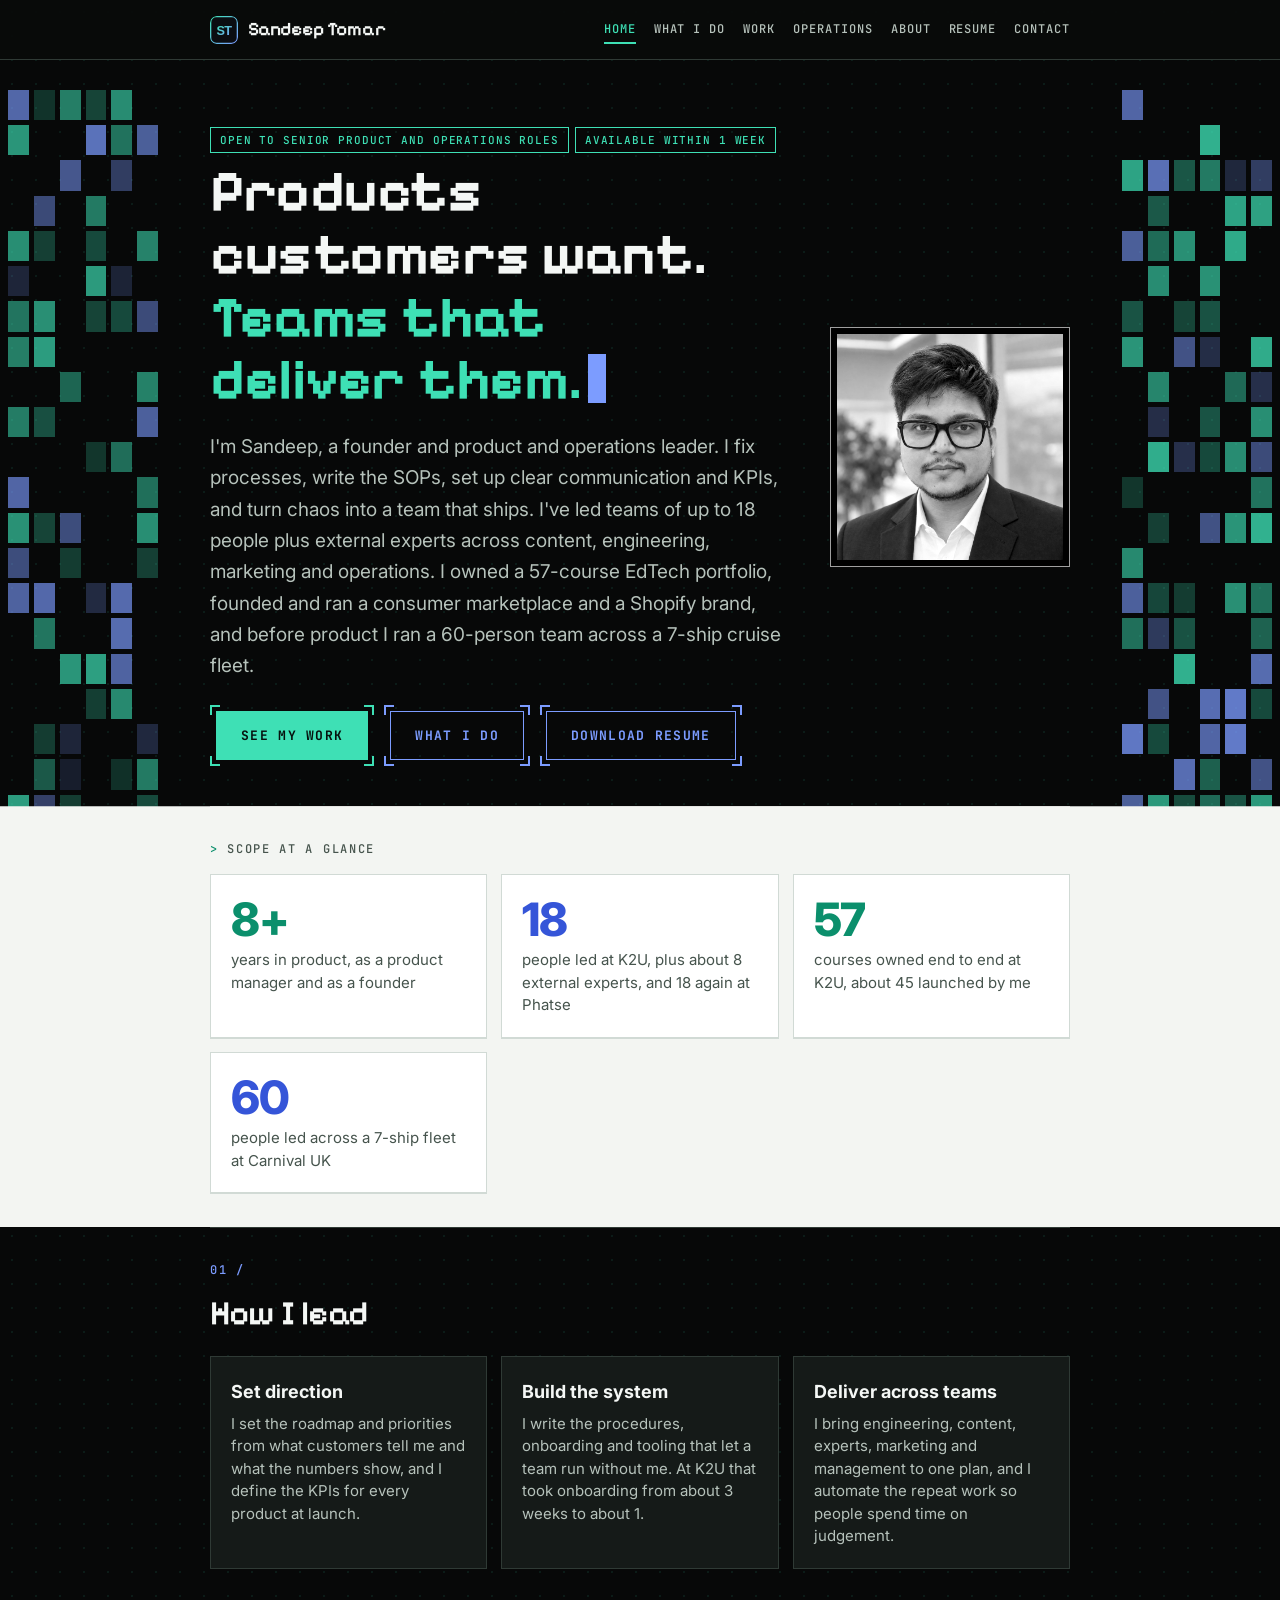
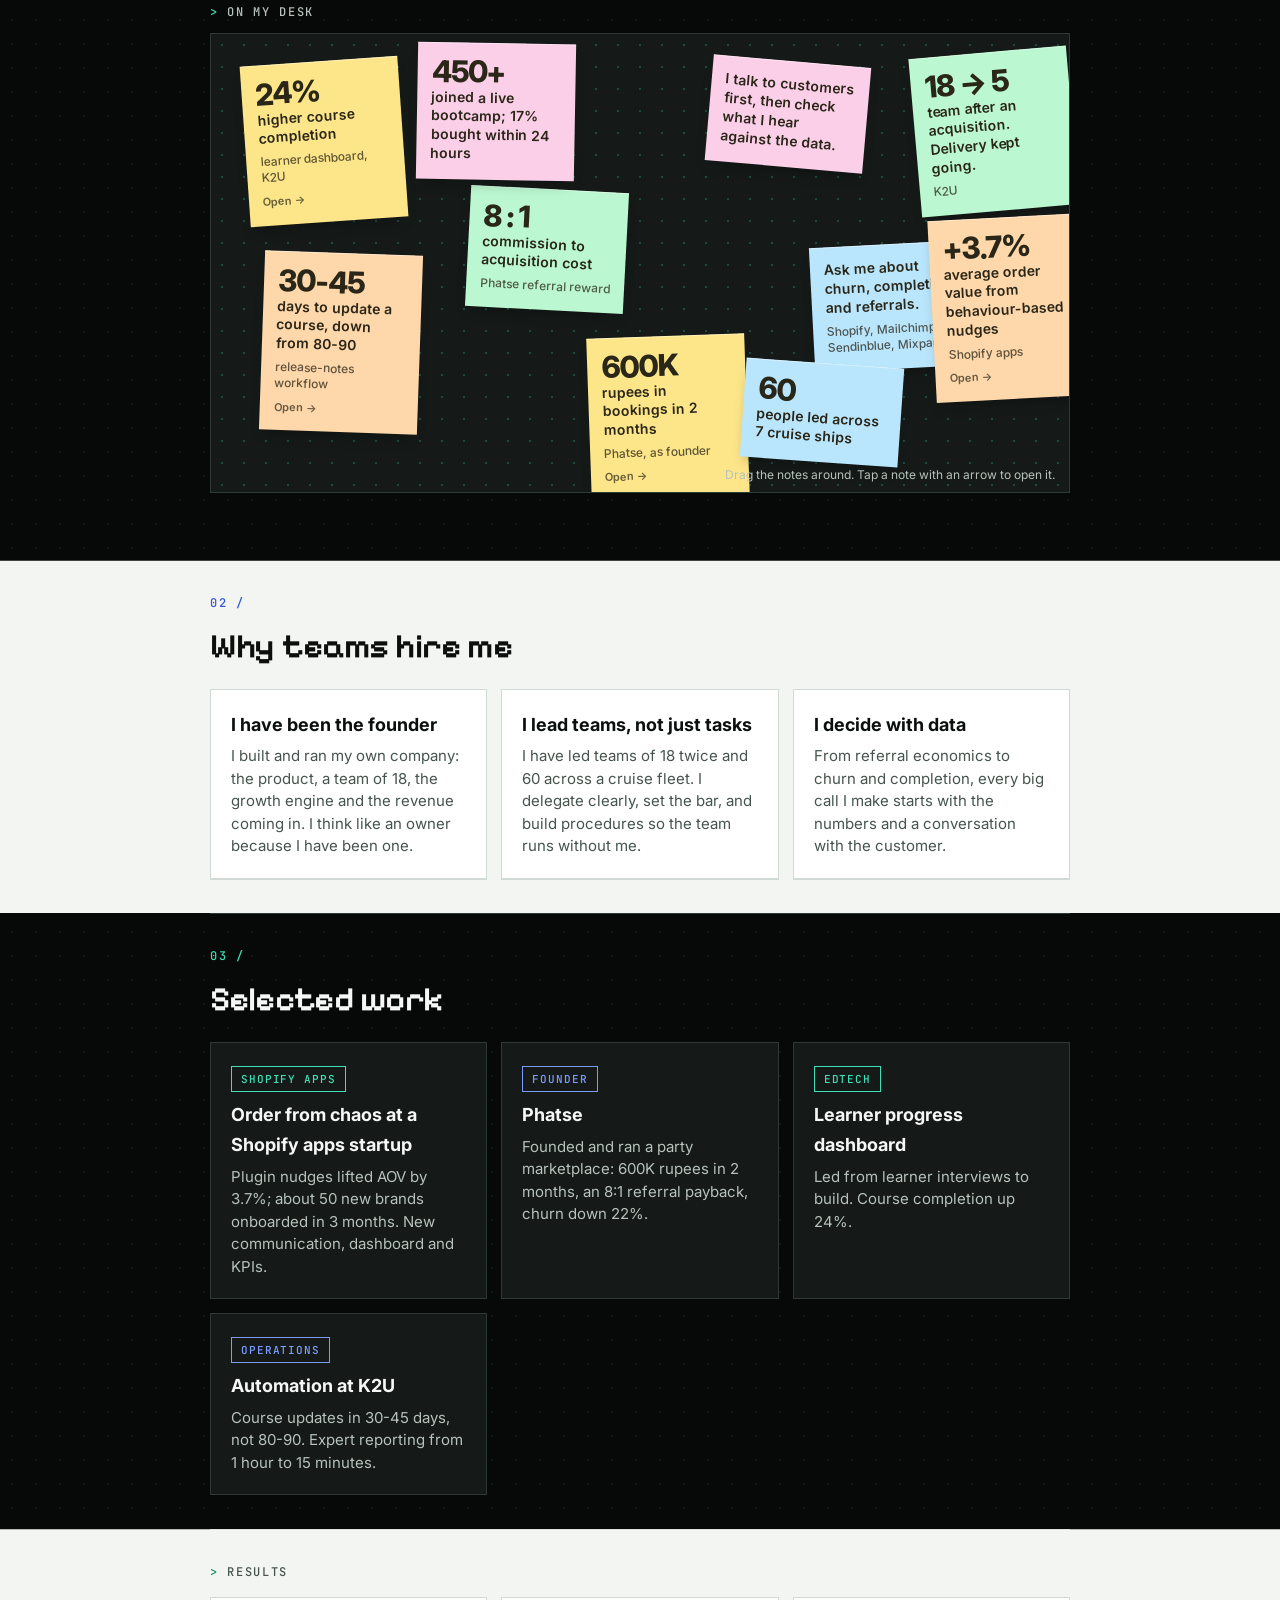
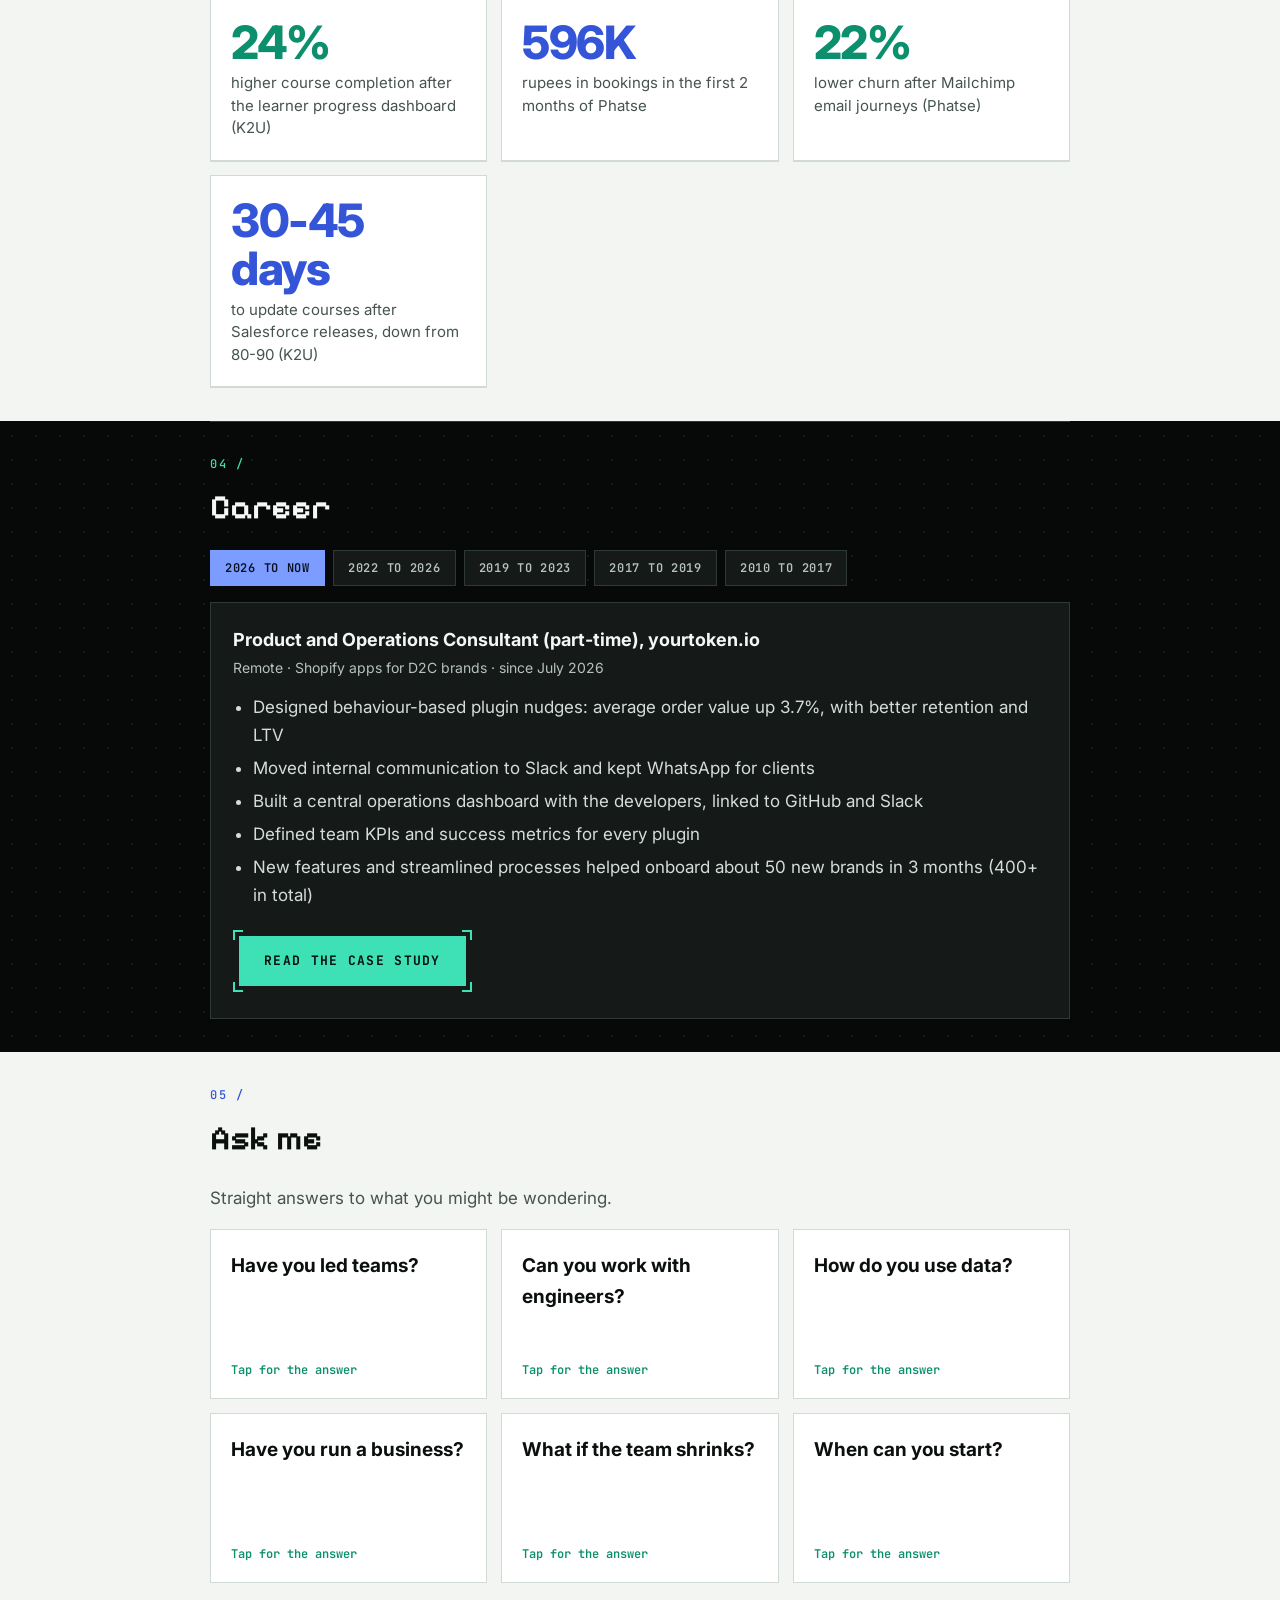
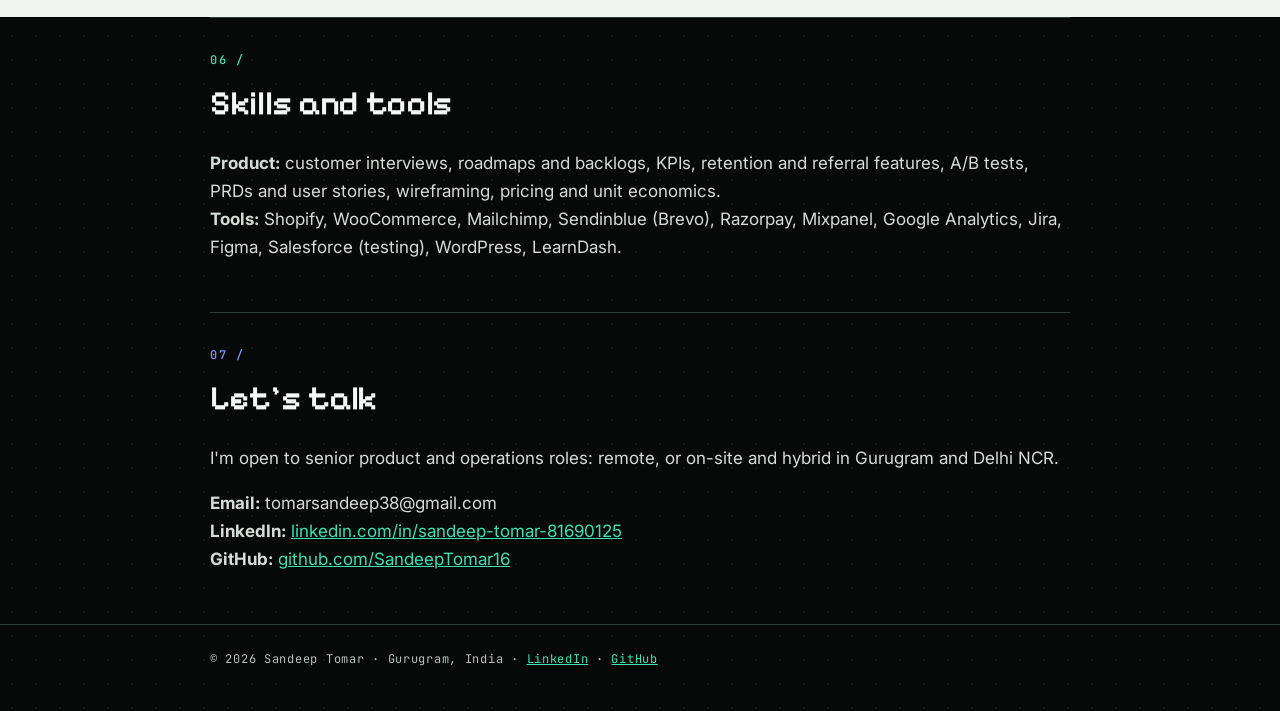
==== index.html @ 1ac29f54 "Theme v2: brighter black, green and blue highlights, white bands, readable bold numbers Co-Authored-" ====
<!doctype html><html lang="en"><head><meta charset="utf-8"><link rel="icon" href="favicon.ico" sizes="any"><link rel="icon" href="favicon.svg" type="image/svg+xml"><link rel="icon" href="favicon-32.png" sizes="32x32" type="image/png"><link rel="apple-touch-icon" href="apple-touch-icon.png"><meta name="theme-color" content="#0b0d12"><meta name="viewport" content="width=device-width,initial-scale=1"><title>Sandeep Tomar | Product and Operations Leader</title><meta name="description" content="Products customers want. Teams that deliver them. Founder and product and operations leader: 8+ years, teams of 18, EdTech, D2C and Shopify. Case studies inside."><meta property="og:type" content="website"><meta property="og:site_name" content="Sandeep Tomar"><meta property="og:title" content="Sandeep Tomar | Product and Operations Leader"><meta property="og:description" content="Products customers want. Teams that deliver them. Founder and product and operations leader: 8+ years, teams of 18, EdTech, D2C and Shopify. Case studies inside."><meta property="og:image" content="https://sandeeptomar16.github.io/og-image.png"><meta property="og:image:width" content="1200"><meta property="og:image:height" content="627"><meta property="og:url" content="https://sandeeptomar16.github.io/"><meta name="twitter:card" content="summary_large_image"><meta name="twitter:image" content="https://sandeeptomar16.github.io/og-image.png"><link rel="preconnect" href="https://fonts.googleapis.com"><link rel="preconnect" href="https://fonts.gstatic.com" crossorigin><link href="https://fonts.googleapis.com/css2?family=Inter:wght@400;500;600;700;800&display=swap" rel="stylesheet"><style>
:root{--bg:#0b0d12;--fg:#eef1f6;--muted:#9aa3b2;--line:#222835;--card:#121620;--accent:#3ee0b5;--accent2:#10261f;--accent3:#7c9cff;--ink:#06120e;color-scheme:dark}
*{box-sizing:border-box}html{scroll-behavior:smooth}
body{margin:0;background:var(--bg);background-image:radial-gradient(900px 500px at 85% -10%,rgba(62,224,181,.10),transparent 60%),radial-gradient(700px 400px at -10% 10%,rgba(124,156,255,.08),transparent 60%);background-repeat:no-repeat;color:var(--fg);font:17px/1.65 'Inter',Arial,sans-serif}
h1,h2,h3,.nav,.tag,.btn,.k{font-family:'Inter',Arial,sans-serif}
a{color:var(--accent)}
.wrap{max-width:900px;margin:0 auto;padding:0 20px}
header{border-bottom:1px solid var(--line);position:sticky;top:0;background:rgba(11,13,18,.72);-webkit-backdrop-filter:blur(12px);backdrop-filter:blur(12px);z-index:5}
.nav{display:flex;justify-content:space-between;align-items:center;padding:14px 20px;gap:12px;flex-wrap:wrap}
.nav b{font-size:17px;letter-spacing:-.2px}.logo{display:flex;align-items:center;gap:10px;color:var(--fg);text-decoration:none}.logo img{border-radius:7px;transition:transform .3s}.logo:hover img{transform:rotate(-8deg) scale(1.08)}.logo:hover b{color:var(--accent)}.logo b{transition:color .2s}
.nav div{display:flex;flex-wrap:wrap;gap:2px 18px}.nav div a{color:var(--muted);text-decoration:none;font-size:14px;font-weight:500}
.nav div a:hover,.nav div a.on{color:var(--accent)}
.hero{padding:64px 0 36px}
.hero h1{font-size:clamp(36px,6.4vw,58px);line-height:1.05;letter-spacing:-2px;font-weight:800;background:linear-gradient(100deg,#ffffff 30%,var(--accent) 75%,var(--accent3));-webkit-background-clip:text;background-clip:text;color:transparent;margin:0 0 16px;text-wrap:balance}
.hero p{font-size:19px;color:var(--muted);max-width:640px}
.tag{display:inline-block;font-size:12px;font-weight:600;color:var(--accent);background:var(--accent2);padding:4px 10px;border-radius:99px;margin:0 6px 8px 0}
.btn{display:inline-block;background:var(--accent);color:var(--ink);padding:12px 22px;border-radius:99px;text-decoration:none;font-weight:600;font-size:15px;margin:6px 10px 6px 0}
.btn.alt{background:transparent;color:var(--accent);border:1.5px solid var(--accent)}
h2{font-size:28px;font-weight:800;letter-spacing:-.8px;margin:0 0 14px;text-wrap:balance}
h3{font-size:18px;margin:0 0 4px}
section{padding:34px 0;border-top:1px solid var(--line)}
.grid{display:grid;grid-template-columns:repeat(auto-fit,minmax(220px,1fr));gap:14px}
.card{background:var(--card);border:1px solid var(--line);border-radius:12px;padding:20px;text-decoration:none;color:inherit;display:block}
a.card:hover{border-color:var(--accent);box-shadow:0 0 0 1px var(--accent),0 12px 30px -14px rgba(62,224,181,.35)}
.card p{margin:6px 0 0;color:var(--muted);font-size:15px;line-height:1.5}
.num{font-family:'Inter',sans-serif;font-size:34px;font-weight:700;letter-spacing:-1px;color:var(--accent);line-height:1}
.k{font-size:12px;text-transform:uppercase;letter-spacing:.8px;color:var(--muted);font-weight:600}
.job{margin:0 0 22px}.job .d{color:var(--muted);font-size:14px;font-family:'Inter',sans-serif}
ul{padding-left:20px}li{margin:5px 0}
.meta{display:grid;grid-template-columns:repeat(auto-fit,minmax(160px,1fr));gap:14px;margin:26px 0 8px;padding:18px;background:var(--card);border:1px solid var(--line);border-radius:12px}
.meta div span{display:block;font-family:'Inter',sans-serif;font-size:15px;font-weight:600}
.toc{display:flex;gap:6px;flex-wrap:wrap;margin:0 0 6px}
.toc a{font-family:'Inter',sans-serif;font-size:13px;font-weight:500;padding:6px 12px;border:1px solid var(--line);border-radius:99px;color:var(--muted);text-decoration:none}
.toc a:hover{color:var(--accent);border-color:var(--accent)}
.next{display:flex;justify-content:space-between;gap:12px;flex-wrap:wrap;margin-top:10px}
footer{border-top:1px solid var(--line);padding:26px 0 44px;color:var(--muted);font:14px 'Inter',sans-serif}
.flow{display:flex;gap:10px;flex-wrap:wrap;align-items:stretch;margin:14px 0}
.flow div{flex:1 1 150px;background:var(--card);border:1px solid var(--line);border-radius:10px;padding:12px 14px;font:14px/1.4 'Inter',sans-serif}
.flow div b{display:block;color:var(--accent);font-size:12px;text-transform:uppercase;letter-spacing:.6px;margin-bottom:4px}

.desk{position:relative;height:460px;border:1px solid var(--line);border-radius:16px;background-color:var(--card);background-image:radial-gradient(#2b3242 1px,transparent 1px);background-size:22px 22px;overflow:hidden;margin:6px 0 34px}
.desk .hint{position:absolute;right:14px;bottom:10px;font:12px 'Inter',sans-serif;color:var(--muted);pointer-events:none}
.note{position:absolute;width:158px;padding:14px 14px 16px;font:600 14px/1.35 'Inter',sans-serif;color:#2a2618;border-radius:3px;box-shadow:0 8px 14px -6px rgba(0,0,0,.35),0 1px 0 rgba(255,255,255,.4) inset;cursor:grab;user-select:none;touch-action:none;transition:box-shadow .15s,transform .15s}
.note:active{cursor:grabbing;box-shadow:0 18px 24px -8px rgba(0,0,0,.45)}
.note small{display:block;font-weight:500;font-size:12px;opacity:.75;margin-top:6px}
.note .big{display:block;font-size:30px;letter-spacing:-1px;line-height:1.05}
.y{background:#fde68a}.g{background:#bbf7d0}.p{background:#fbcfe8}.b{background:#bae6fd}.o{background:#fed7aa}
@media (max-width:560px){.desk{height:auto;display:grid;grid-template-columns:1fr 1fr;gap:12px;padding:14px 14px 40px}.note{position:static!important;width:auto;transform:none!important;touch-action:auto;cursor:pointer;font-size:13px}.note .big{font-size:24px}.desk .hint .dk{display:none}}
.callout{border-left:3px solid var(--accent);padding:8px 18px;background:var(--accent2);border-radius:0 10px 10px 0;margin:18px 0}.callout b{font-family:'Inter',sans-serif}.chips{margin:8px 0 0}h3.s{font-size:17px;margin:20px 0 6px}
.tbl{overflow-x:auto;margin:14px 0}.tbl table{border-collapse:collapse;width:100%;min-width:620px;font:14px/1.45 'Inter',sans-serif}.tbl th{text-align:left;font-size:12px;text-transform:uppercase;letter-spacing:.6px;color:var(--muted);border-bottom:2px solid var(--line);padding:8px 10px}.tbl td{border-bottom:1px solid var(--line);padding:10px;vertical-align:top}.tbl td:first-child{font-weight:600}.tbl td:last-child{color:var(--accent);font-weight:600}
.flip{perspective:1000px;background:none;border:0;padding:0;text-align:left;cursor:pointer;min-height:170px;font:inherit;color:inherit}
.flip .in{position:relative;width:100%;height:100%;min-height:170px;transition:transform .5s;transform-style:preserve-3d}
.flip.on .in{transform:rotateY(180deg)}
.flip .fc,.flip .bc{position:absolute;inset:0;backface-visibility:hidden;-webkit-backface-visibility:hidden;border-radius:12px;padding:20px;border:1px solid var(--line);display:flex;flex-direction:column;justify-content:space-between}
.flip .fc{background:var(--card)}.flip .fc h3{font-size:19px}.flip .fc small{font:600 12px 'Inter',sans-serif;color:var(--accent)}
.flip .bc{background:var(--accent);color:var(--ink);transform:rotateY(180deg);font:15px/1.5 'Inter',sans-serif}
.tl{display:flex;gap:8px;flex-wrap:wrap;margin:6px 0 16px}
.tl button{font:600 14px 'Inter',sans-serif;padding:9px 14px;border-radius:99px;border:1.5px solid var(--line);background:var(--card);color:var(--muted);cursor:pointer}
.tl button[aria-selected=true]{background:var(--accent);border-color:var(--accent);color:var(--ink)}
.tlp{background:var(--card);border:1px solid var(--line);border-radius:12px;padding:22px}
.note[data-href]::after{content:'Open →';display:block;font-size:11px;margin-top:8px;opacity:.7}
@media (prefers-reduced-motion:reduce){.flip .in{transition:none}}
/* motion */
#prog{position:fixed;left:0;top:0;height:3px;width:100%;transform-origin:0 50%;transform:scaleX(0);background:linear-gradient(90deg,var(--accent),var(--accent3));z-index:10;pointer-events:none}
header{transition:box-shadow .3s,background .3s}header.sc{box-shadow:0 10px 30px -18px rgba(0,0,0,.9);background:rgba(11,13,18,.88)}
.nav div a{position:relative;transition:color .2s}.nav div a::after{content:'';position:absolute;left:0;right:0;bottom:-4px;height:2px;border-radius:2px;background:var(--accent);transform:scaleX(0);transform-origin:left;transition:transform .25s}.nav div a:hover::after,.nav div a.on::after{transform:scaleX(1)}
.btn{position:relative;overflow:hidden;transition:transform .2s,box-shadow .25s,background .25s,color .25s}
.btn:hover{transform:translateY(-2px);box-shadow:0 10px 24px -10px rgba(62,224,181,.7)}.btn:active{transform:translateY(0) scale(.97)}
.btn:not(.alt)::after{content:'';position:absolute;top:0;left:-60%;width:40%;height:100%;background:linear-gradient(100deg,transparent,rgba(255,255,255,.55),transparent);transform:skewX(-20deg);animation:shine 4.5s ease-in-out infinite}
.btn.alt:hover{background:var(--accent2)}
@keyframes shine{0%,70%{left:-60%}100%{left:130%}}
.card{position:relative;transition:transform .25s,border-color .25s,box-shadow .25s}
.card::before{content:'';position:absolute;inset:0;border-radius:inherit;pointer-events:none;opacity:0;transition:opacity .3s;background:radial-gradient(320px circle at var(--mx,50%) var(--my,50%),rgba(62,224,181,.13),transparent 60%)}
.card:hover{transform:translateY(-4px);border-color:rgba(62,224,181,.55);box-shadow:0 16px 34px -18px rgba(62,224,181,.45)}.card:hover::before{opacity:1}
.hero h1{background-size:220% 100%;animation:hue 7s ease-in-out infinite alternate}
@keyframes hue{from{background-position:0% 0}to{background-position:100% 0}}
.hp{animation:floaty 6s ease-in-out infinite;transition:transform .3s}
@keyframes floaty{0%,100%{translate:0 0}50%{translate:0 -10px}}
.tag{transition:transform .2s}.tag:hover{transform:translateY(-1px)}
.note:hover{z-index:3;box-shadow:0 18px 26px -10px rgba(0,0,0,.6)}
.tlp{animation:fadeUp .45s ease both}.tl button{transition:background .2s,color .2s,border-color .2s,transform .15s}.tl button:hover{transform:translateY(-1px);border-color:var(--accent);color:var(--fg)}
.flip{transition:transform .2s}.flip:hover{transform:translateY(-3px)}.flip:hover .fc{border-color:rgba(62,224,181,.55)}
.toc a{transition:color .2s,border-color .2s,background .2s}.toc a:hover{background:var(--accent2)}
@keyframes fadeUp{from{opacity:0;translate:0 12px}to{opacity:1;translate:0 0}}
html.js .rv{opacity:0;translate:0 26px;transition:opacity .7s ease,translate .7s cubic-bezier(.2,.7,.2,1);transition-delay:var(--d,0s)}
html.js .rv.in{opacity:1;translate:0 0}
@media (prefers-reduced-motion:reduce){*,*::before,*::after{animation:none!important;transition:none!important}html.js .rv{opacity:1;translate:none}#prog{display:none}}

.heroflex{display:flex;gap:40px;align-items:center;flex-wrap:wrap-reverse}.ht{flex:1 1 440px;min-width:0}.hp{width:240px;height:240px;max-width:100%;border-radius:50%;object-fit:cover;border:5px solid var(--accent);box-shadow:0 0 0 8px rgba(62,224,181,.08),0 20px 40px -12px rgba(62,224,181,.35)}@media (max-width:560px){.hp{width:150px;height:150px}}
</style><link href="https://fonts.googleapis.com/css2?family=JetBrains+Mono:wght@400;500;700&family=Pixelify+Sans:wght@500;600;700&display=swap" rel="stylesheet"><link rel="stylesheet" href="retro.css"><script src="retro.js" defer></script></head><body>
<div id="prog"></div><header><div class="wrap nav"><a class="logo" href="index.html" aria-label="Sandeep Tomar, home"><img src="favicon.svg" alt="" width="28" height="28"><b>Sandeep Tomar</b></a><div><a href="index.html" class=on>Home</a><a href="product.html">What I do</a><a href="projects.html">Work</a><a href="operations.html">Operations</a><a href="about.html">About</a><a href="assets/Sandeep_Tomar_Product_Manager_Resume.pdf">Resume</a><a href="index.html#contact">Contact</a></div></div></header>
<div class="wrap"><div class="hero heroflex"><div class="ht"><span class="tag">Open to senior product and operations roles</span><span class="tag">Available within 1 week</span>
<h1>Products customers want. <span class="hl">Teams that deliver them.</span></h1>
<p>I'm Sandeep, a founder and product and operations leader. I fix processes, write the SOPs, set up clear communication and KPIs, and turn chaos into a team that ships. I've led teams of up to 18 people plus external experts across content, engineering, marketing and operations. I owned a 57-course EdTech portfolio, founded and ran a consumer marketplace and a Shopify brand, and before product I ran a 60-person team across a 7-ship cruise fleet.</p>
<a class="btn" href="projects.html">See my work</a><a class="btn alt" href="product.html">What I do</a><a class="btn alt" href="assets/Sandeep_Tomar_Product_Manager_Resume.pdf">Download resume</a></div><img class="hp" src="sandeep.jpg" alt="Sandeep Tomar" width="240" height="240"></div>
<section class="lt"><div class="k" style="margin-bottom:14px">Scope at a glance</div><div class="grid">
<div class="card"><div class="num">8+</div><p>years in product, as a product manager and as a founder</p></div>
<div class="card"><div class="num">18</div><p>people led at K2U, plus about 8 external experts, and 18 again at Phatse</p></div>
<div class="card"><div class="num">57</div><p>courses owned end to end at K2U, about 45 launched by me</p></div>
<div class="card"><div class="num">60</div><p>people led across a 7-ship fleet at Carnival UK</p></div></div></section>
<section><h2>How I lead</h2><div class="grid">
<div class="card"><h3>Set direction</h3><p>I set the roadmap and priorities from what customers tell me and what the numbers show, and I define the KPIs for every product at launch.</p></div>
<div class="card"><h3>Build the system</h3><p>I write the procedures, onboarding and tooling that let a team run without me. At K2U that took onboarding from about 3 weeks to about 1.</p></div>
<div class="card"><h3>Deliver across teams</h3><p>I bring engineering, content, experts, marketing and management to one plan, and I automate the repeat work so people spend time on judgement.</p></div></div></section>
<section style="border-top:0;padding-top:0"><div class="k" style="margin-bottom:10px">On my desk</div><div class="desk" id="desk">
<div class="note y" style="left:4%;top:6%;transform:rotate(-4deg)" data-href="case-k2u-dashboard.html"><span class="big">24%</span>higher course completion<small>learner dashboard, K2U</small></div>
<div class="note g" style="left:30%;top:34%;transform:rotate(3deg)"><span class="big">8 : 1</span>commission to acquisition cost<small>Phatse referral reward</small></div>
<div class="note p" style="left:58%;top:6%;transform:rotate(5deg)">I talk to customers first, then check what I hear against the data.</div>
<div class="note b" style="left:70%;top:46%;transform:rotate(-3deg)">Ask me about churn, completion and referrals.<small>Shopify, Mailchimp, Sendinblue, Mixpanel</small></div>
<div class="note o" style="left:6%;top:48%;transform:rotate(2deg)" data-href="case-automation.html"><span class="big">30-45</span>days to update a course, down from 80-90<small>release-notes workflow</small></div>
<div class="note y" style="left:44%;top:66%;transform:rotate(-2deg)" data-href="case-phatse.html"><span class="big">600K</span>rupees in bookings in 2 months<small>Phatse, as founder</small></div>
<div class="note g" style="left:82%;top:4%;transform:rotate(-5deg)"><span class="big">18 &rarr; 5</span>team after an acquisition. Delivery kept going.<small>K2U</small></div>
<div class="note p" style="left:24%;top:2%;transform:rotate(1deg)"><span class="big">450+</span>joined a live bootcamp; 17% bought within 24 hours</div>
<div class="note b" style="left:62%;top:72%;transform:rotate(4deg)"><span class="big">60</span>people led across 7 cruise ships</div>
<div class="note o" style="left:84%;top:40%;transform:rotate(-3deg)" data-href="case-yourtoken.html"><span class="big">+3.7%</span>average order value from behaviour-based nudges<small>Shopify apps</small></div>
<div class="hint"><span class="dk">Drag the notes around. </span>Tap a note with an arrow to open it.</div></div></section>
<script>
(function(){var desk=document.getElementById('desk');if(!desk)return;var z=10;
[].forEach.call(desk.querySelectorAll('.note'),function(n){var sx,sy,ox,oy,drag=false;
var moved=0;n.addEventListener('pointerdown',function(e){drag=true;moved=0;n.setPointerCapture(e.pointerId);z++;n.style.zIndex=z;sx=e.clientX;sy=e.clientY;ox=n.offsetLeft;oy=n.offsetTop;n.style.transform+=' scale(1.04)';});
n.addEventListener('pointermove',function(e){if(!drag)return;moved=Math.max(moved,Math.abs(e.clientX-sx)+Math.abs(e.clientY-sy));var x=ox+e.clientX-sx,y=oy+e.clientY-sy;x=Math.max(0,Math.min(desk.clientWidth-n.offsetWidth,x));y=Math.max(0,Math.min(desk.clientHeight-n.offsetHeight,y));n.style.left=x+'px';n.style.top=y+'px';});
function end(){if(!drag)return;drag=false;if(moved<6&&n.dataset.href){location.href=n.dataset.href;}n.style.transform=n.style.transform.replace(' scale(1.04)','');}
n.addEventListener('pointerup',end);n.addEventListener('pointercancel',end);});})();
</script>
<section class="lt"><h2>Why teams hire me</h2><div class="grid">
<div class="card"><h3>I have been the founder</h3><p>I built and ran my own company: the product, a team of 18, the growth engine and the revenue coming in. I think like an owner because I have been one.</p></div>
<div class="card"><h3>I lead teams, not just tasks</h3><p>I have led teams of 18 twice and 60 across a cruise fleet. I delegate clearly, set the bar, and build procedures so the team runs without me.</p></div>
<div class="card"><h3>I decide with data</h3><p>From referral economics to churn and completion, every big call I make starts with the numbers and a conversation with the customer.</p></div></div></section>
<section><h2>Selected work</h2><div class="grid">
<a class="card" href="case-yourtoken.html"><span class="tag">Shopify apps</span><h3>Order from chaos at a Shopify apps startup</h3><p>Plugin nudges lifted AOV by 3.7%; about 50 new brands onboarded in 3 months. New communication, dashboard and KPIs.</p></a>
<a class="card" href="case-phatse.html"><span class="tag">Founder</span><h3>Phatse</h3><p>Founded and ran a party marketplace: 600K rupees in 2 months, an 8:1 referral payback, churn down 22%.</p></a>
<a class="card" href="case-k2u-dashboard.html"><span class="tag">EdTech</span><h3>Learner progress dashboard</h3><p>Led from learner interviews to build. Course completion up 24%.</p></a>
<a class="card" href="case-automation.html"><span class="tag">Operations</span><h3>Automation at K2U</h3><p>Course updates in 30-45 days, not 80-90. Expert reporting from 1 hour to 15 minutes.</p></a></div></section>
<section class="lt"><div class="k" style="margin-bottom:14px">Results</div><div class="grid">
<div class="card"><div class="num">24%</div><p>higher course completion after the learner progress dashboard (K2U)</p></div>
<div class="card"><div class="num">600K</div><p>rupees in bookings in the first 2 months of Phatse</p></div>
<div class="card"><div class="num">22%</div><p>lower churn after Mailchimp email journeys (Phatse)</p></div>
<div class="card"><div class="num">30-45 days</div><p>to update courses after Salesforce releases, down from 80-90 (K2U)</p></div></div></section>
<section><h2>Career</h2><div class="tl" role="tablist"><button role="tab" aria-selected="true" aria-controls="tl-yt">2026 to now</button><button role="tab" aria-selected="false" aria-controls="tl-k2u">2022 to 2026</button><button role="tab" aria-selected="false" aria-controls="tl-phatse">2019 to 2023</button><button role="tab" aria-selected="false" aria-controls="tl-sf">2017 to 2019</button><button role="tab" aria-selected="false" aria-controls="tl-cuk">2010 to 2017</button></div><div class="tlp" id="tl-yt" role="tabpanel"><h3>Product and Operations Consultant (part-time), yourtoken.io</h3><div class="d" style="color:var(--muted);font:14px Inter,sans-serif;margin-bottom:8px">Remote &middot; Shopify apps for D2C brands &middot; since July 2026</div><ul><li>Designed behaviour-based plugin nudges: average order value up 3.7%, with better retention and LTV</li><li>Moved internal communication to Slack and kept WhatsApp for clients</li><li>Built a central operations dashboard with the developers, linked to GitHub and Slack</li><li>Defined team KPIs and success metrics for every plugin</li><li>New features and streamlined processes helped onboard about 50 new brands in 3 months (400+ in total)</li></ul><a class=btn alt href=case-yourtoken.html>Read the case study</a></div><div class="tlp" id="tl-k2u" role="tabpanel" hidden><h3>Product Manager, K2 Partnering Solutions (K2U)</h3><div class="d" style="color:var(--muted);font:14px Inter,sans-serif;margin-bottom:8px">Remote &middot; US and UK learners and B2B clients</div><ul><li>Led the learning products business: a 57-course portfolio, about 45 launches</li><li>Team of 18 (15 content, 3 project managers) plus about 8 external experts</li><li>Learner dashboard: course completion up 24%</li><li>Release-notes workflow: updates in 30-45 days, not 80-90</li><li>Revenue-sharing tool: expert reporting from 1 hour to 15 minutes</li></ul><a class=btn alt href=case-k2u-dashboard.html>Read the case study</a></div><div class="tlp" id="tl-phatse" role="tabpanel" hidden><h3>Founder and CEO, Phatse (Celebratious)</h3><div class="d" style="color:var(--muted);font:14px Inter,sans-serif;margin-bottom:8px">Gurgaon</div><ul><li>Founded and ran an online party marketplace, and the Shopify brand Boxyt</li><li>Team of 18: 8 engineers, 5 sales and marketing, 5 interns</li><li>600K rupees in bookings in the first 2 months; 8:1 referral payback; churn down 22%</li><li>Top 25 startups, BITS Pilani Entrepreneurship Conclave 2021</li></ul><a class=btn alt href=case-phatse.html>Read the case study</a></div><div class="tlp" id="tl-sf" role="tabpanel" hidden><h3>Product Manager, SearchFinn Inc.</h3><div class="d" style="color:var(--muted);font:14px Inter,sans-serif;margin-bottom:8px">Makati, Philippines</div><ul><li>Worked with engineers on a React rebuild that cut load time by 40%</li><li>Wireframes and prototypes with design and engineering</li></ul></div><div class="tlp" id="tl-cuk" role="tabpanel" hidden><h3>F&amp;B Supervisor, Carnival UK (P&amp;O Cruises)</h3><div class="d" style="color:var(--muted);font:14px Inter,sans-serif;margin-bottom:8px">Southampton, UK</div><ul><li>Led a 60-person dining team across a 7-ship fleet</li><li>Managed Marco Pierre White&rsquo;s onboard restaurant; NPS above 80 on 85%+ of cruises</li><li>Ran event logistics and trained new joiners</li></ul></div></section><section class="lt"><h2>Ask me</h2><p style="color:var(--muted)">Straight answers to what you might be wondering.</p><div class="grid"><button class="flip" aria-pressed="false"><div class="in"><div class="fc"><h3>Have you led teams?</h3><small>Tap for the answer</small></div><div class="bc">Yes. 18 people at K2U plus about 8 experts, 18 at Phatse, and 60 across 7 ships at Carnival UK.</div></div></button><button class="flip" aria-pressed="false"><div class="in"><div class="fc"><h3>Can you work with engineers?</h3><small>Tap for the answer</small></div><div class="bc">I write the requirements and wireframes, settle the trade-offs and sign off the build. Engineering built my dashboard, the release-notes workflow and the revenue-sharing tool.</div></div></button><button class="flip" aria-pressed="false"><div class="in"><div class="fc"><h3>How do you use data?</h3><small>Tap for the answer</small></div><div class="bc">KPIs set at launch, Mixpanel funnels, A/B tests and unit economics. My referral reward paid back about 8 to 1.</div></div></button><button class="flip" aria-pressed="false"><div class="in"><div class="fc"><h3>Have you run a business?</h3><small>Tap for the answer</small></div><div class="bc">I founded Phatse and ran it for 3 years: 600K rupees in bookings in the first 2 months, and a Top 25 startup at BITS Pilani 2021.</div></div></button><button class="flip" aria-pressed="false"><div class="in"><div class="fc"><h3>What if the team shrinks?</h3><small>Tap for the answer</small></div><div class="bc">After an acquisition my team went from 18 to 5. I automated the repeat work and kept delivery going.</div></div></button><button class="flip" aria-pressed="false"><div class="in"><div class="fc"><h3>When can you start?</h3><small>Tap for the answer</small></div><div class="bc">Within 1 week. Remote, or on-site and hybrid in Gurugram and Delhi NCR.</div></div></button></div></section>
<section><h2>Skills and tools</h2><p><b>Product:</b> customer interviews, roadmaps and backlogs, KPIs, retention and referral features, A/B tests, PRDs and user stories, wireframing, pricing and unit economics.<br><b>Tools:</b> Shopify, WooCommerce, Mailchimp, Sendinblue (Brevo), Razorpay, Mixpanel, Google Analytics, Jira, Figma, Salesforce (testing), WordPress, LearnDash.</p></section>
<section id="contact"><h2>Let's talk</h2><p>I'm open to senior product and operations roles: remote, or on-site and hybrid in Gurugram and Delhi NCR.</p>
<p><b>Email:</b> tomarsandeep38@gmail.com<br><b>LinkedIn:</b> <a href="https://www.linkedin.com/in/sandeep-tomar-81690125">linkedin.com/in/sandeep-tomar-81690125</a><br><b>GitHub:</b> <a href="https://github.com/SandeepTomar16">github.com/SandeepTomar16</a></p></section></div>
<script>
(function(){var rm=window.matchMedia&&matchMedia('(prefers-reduced-motion: reduce)').matches;
var nums=[].slice.call(document.querySelectorAll('.num'));
function run(el){var m=el.textContent.match(/^(\D*)(\d+)(.*)$/);if(!m||rm)return;var end=+m[2],t0=null,d=900;
 function f(t){if(!t0)t0=t;var p=Math.min(1,(t-t0)/d);el.textContent=m[1]+Math.round(end*(1-Math.pow(1-p,3)))+m[3];if(p<1)requestAnimationFrame(f);}requestAnimationFrame(f);}
if('IntersectionObserver' in window){var io=new IntersectionObserver(function(es){es.forEach(function(e){if(e.isIntersecting){run(e.target);io.unobserve(e.target);}})},{threshold:.6});nums.forEach(function(n){io.observe(n)});}
[].forEach.call(document.querySelectorAll('.flip'),function(b){b.addEventListener('click',function(){b.classList.toggle('on');b.setAttribute('aria-pressed',b.classList.contains('on'))})});
[].forEach.call(document.querySelectorAll('.tl'),function(t){var bs=[].slice.call(t.querySelectorAll('button'));bs.forEach(function(b){b.addEventListener('click',function(){bs.forEach(function(x){var on=x===b;x.setAttribute('aria-selected',on);document.getElementById(x.getAttribute('aria-controls')).hidden=!on;})})})});
})();
document.documentElement.classList.add('js');
(function(){var rm=window.matchMedia&&matchMedia('(prefers-reduced-motion: reduce)').matches;
var hd=document.querySelector('header'),pg=document.getElementById('prog');
function sc(){var h=document.documentElement,m=h.scrollHeight-h.clientHeight;if(pg)pg.style.transform='scaleX('+(m>0?h.scrollTop/m:0)+')';if(hd)hd.classList.toggle('sc',h.scrollTop>10);}
addEventListener('scroll',sc,{passive:true});sc();
[].forEach.call(document.querySelectorAll('.card'),function(c){c.addEventListener('pointermove',function(e){var r=c.getBoundingClientRect();c.style.setProperty('--mx',(e.clientX-r.left)+'px');c.style.setProperty('--my',(e.clientY-r.top)+'px');});});
if(rm||!('IntersectionObserver' in window))return;
var els=[].slice.call(document.querySelectorAll('section > h2, section > .k, section > p, .grid, .meta, .toc, .desk, .tl, .flow, .callout, .tbl, .next, .job, section > ul'));
els.forEach(function(el){if(el.closest('.grid')&&!el.classList.contains('grid'))return;el.classList.add('rv');});
[].forEach.call(document.querySelectorAll('.grid'),function(g){[].forEach.call(g.children,function(c,i){c.classList.add('rv');c.style.setProperty('--d',(i*0.08)+'s');});g.classList.remove('rv');});
var io=new IntersectionObserver(function(es){es.forEach(function(e){if(e.isIntersecting){e.target.classList.add('in');io.unobserve(e.target);}})},{threshold:.12,rootMargin:'0px 0px -40px 0px'});
[].forEach.call(document.querySelectorAll('.rv'),function(el){io.observe(el)});
})();
</script>
<footer><div class="wrap">&copy; 2026 Sandeep Tomar &middot; Gurugram, India &middot; <a href="https://www.linkedin.com/in/sandeep-tomar-81690125">LinkedIn</a> &middot; <a href="https://github.com/SandeepTomar16">GitHub</a></div></footer></body></html>
---- retro.css ----
/* Retro computer theme: pixel headlines, mono labels, corner-bracket buttons, colour-flood hovers.
   Loaded after each page's own styles, so it overrides them. Accent stays mint green. */
:root{--mono:'JetBrains Mono','IBM Plex Mono',ui-monospace,Menlo,Consolas,monospace;--pix:'Pixelify Sans','Courier New',ui-monospace,monospace;--bg:#070808;--card:#151a18;--line:#2f3a35;--muted:#b6c2bb;--fg:#f4f7f5;--accent2:#12382c;--accent3:#7c9cff}
::selection{background:var(--accent);color:var(--ink)}
body{background-color:var(--bg);background-image:radial-gradient(rgba(62,224,181,.09) 1px,transparent 1px);background-size:24px 24px;background-repeat:repeat}
header{background:rgba(9,12,11,.8)}header.sc{background:rgba(9,12,11,.92)}
/* type */
h1,h2,.num,.nav b{font-family:var(--pix);font-weight:600}
h1,.hero h1{letter-spacing:-.5px}
.hero h1{background:none;-webkit-background-clip:border-box;background-clip:border-box;color:var(--fg);-webkit-text-fill-color:currentColor;animation:none;line-height:1.08}
.hero h1::after{content:'';display:inline-block;width:.5ch;height:.85em;margin-left:.12em;background:var(--accent);vertical-align:-.08em;animation:blink 1.1s steps(1) infinite}
@keyframes blink{50%{opacity:0}}
h2{font-size:clamp(26px,4.4vw,34px);letter-spacing:-.3px}
h3{font-family:'Inter',Arial,sans-serif;font-weight:700}
.num{font-size:40px;letter-spacing:0}
.nav div a,.tag,.k,.toc a,.tl button,.btn,.flow div b,.tbl th,footer,.hint,.flip .fc small,.job .d{font-family:var(--mono)}
.nav div a{font-size:12px;text-transform:uppercase;letter-spacing:.08em;font-weight:500}
.nav b{font-size:19px}
.k{letter-spacing:.14em;font-weight:500}
.k::before{content:'> ';color:var(--accent)}
/* section numbers */
body{counter-reset:sec}
section>h2::before{counter-increment:sec;content:counter(sec,decimal-leading-zero) ' /';display:block;font:500 12px var(--mono);letter-spacing:.14em;color:var(--accent);margin-bottom:8px}
/* squares everywhere */
.card,.meta,.flow div,.tlp,.desk,.callout,.flip .fc,.flip .bc,.toc a,.tl button,.tag,.note{border-radius:0}
.callout{border-radius:0}
.tag{font-size:11px;text-transform:uppercase;letter-spacing:.08em;font-weight:500;background:transparent;border:1px solid var(--accent);padding:3px 9px}
.toc a,.tl button{font-size:12px;text-transform:uppercase;letter-spacing:.06em}
.tl button[aria-selected=true]{background:var(--accent);color:var(--ink)}
/* buttons with corner brackets */
.btn{border-radius:0;overflow:visible;font-size:13px;text-transform:uppercase;letter-spacing:.1em;font-weight:700;padding:13px 24px;margin:10px 16px 10px 6px;border:1px solid var(--accent);--c:var(--accent)}
.btn:not(.alt)::after{content:none;animation:none}
.btn::before{content:'';position:absolute;inset:-7px;pointer-events:none;transition:inset .2s;
background:linear-gradient(var(--c),var(--c)) top left/10px 2px no-repeat,linear-gradient(var(--c),var(--c)) top left/2px 10px no-repeat,
linear-gradient(var(--c),var(--c)) top right/10px 2px no-repeat,linear-gradient(var(--c),var(--c)) top right/2px 10px no-repeat,
linear-gradient(var(--c),var(--c)) bottom left/10px 2px no-repeat,linear-gradient(var(--c),var(--c)) bottom left/2px 10px no-repeat,
linear-gradient(var(--c),var(--c)) bottom right/10px 2px no-repeat,linear-gradient(var(--c),var(--c)) bottom right/2px 10px no-repeat}
.btn:hover{transform:none;box-shadow:none;background:transparent;color:var(--accent)}
.btn:hover::before{inset:-3px}
.btn.alt{border:1px solid var(--accent)}
.btn.alt:hover{background:var(--accent);color:var(--ink)}
/* cards flood with colour on hover */
.card{background:var(--card);border:1px solid var(--line);transition:background .25s,color .25s,border-color .25s,transform .25s}
.card::before{display:none}
.card:hover,a.card:hover{transform:translateY(-3px);background:var(--accent);border-color:var(--accent);box-shadow:6px 6px 0 -1px rgba(62,224,181,.25),6px 6px 0 0 var(--accent)}
.card:hover,.card:hover *{color:var(--ink)!important}
.card:hover .tag{border-color:var(--ink);background:transparent}
.card p{color:var(--muted)}
.flip:hover .fc{border-color:var(--accent)}
.flip .bc{background:var(--accent)}
.toc a:hover,.tl button:hover{background:var(--accent);color:var(--ink);border-color:var(--accent)}
.nav div a::after{height:2px;border-radius:0}
.logo:hover img{transform:none}
.desk{background-color:var(--card);background-image:radial-gradient(rgba(62,224,181,.25) 1px,transparent 1px)}
.meta{background:var(--card)}
.callout{background:var(--accent2)}
.tbl td:last-child{color:var(--accent)}
#prog{background:var(--accent)}
footer{font-size:12px;letter-spacing:.06em}
/* portrait: grayscale until hovered */
.hp{border-radius:0;border:1px solid var(--accent);padding:6px;background:var(--bg);box-shadow:none;animation:none;filter:grayscale(1) contrast(1.08);transition:filter .35s;object-fit:cover}
.hp:hover{filter:none}
/* pixel columns */
.px{position:fixed;top:90px;bottom:40px;width:150px;z-index:-1;display:none;grid-template-columns:repeat(6,1fr);grid-auto-rows:1fr;gap:5px;pointer-events:none}
.px.l{left:max(8px,calc(50% - 450px - 190px))}.px.r{right:max(8px,calc(50% - 450px - 190px))}
.px i{background:var(--accent);opacity:0;transition:opacity .9s}
@media (min-width:1240px){.px{display:grid}}
@media (max-width:560px){.btn{margin-right:12px}}
@media (prefers-reduced-motion:reduce){.hero h1::after{animation:none}.px i{transition:none}}

/* v2: brighter, blue highlights, white bands, readable numbers */
.num{font-family:'Inter',Arial,sans-serif;font-weight:800;font-size:46px;letter-spacing:-1.5px;line-height:1.05;color:var(--accent)}
.card:nth-child(even) .num,.card:nth-child(even) .k{color:var(--accent3)}
.card:nth-child(even):hover,a.card:nth-child(even):hover{background:var(--accent3);border-color:var(--accent3);box-shadow:6px 6px 0 0 var(--accent3)}
.card:nth-child(even) .tag{border-color:var(--accent3);color:var(--accent3)}
.note .big{font-family:'Inter',Arial,sans-serif;font-weight:800}
.hl{color:var(--accent);transition:color .3s}.hero h1:hover .hl{color:var(--accent3)}
.hero h1::after{background:var(--accent3)}
.k::before,.nav div a.on{color:var(--accent)}
.nav div a:nth-child(even)::after{background:var(--accent3)}
.nav div a:nth-child(even):hover{color:var(--accent3)}
.btn.alt{--c:var(--accent3);border-color:var(--accent3);color:var(--accent3)}
.btn.alt:hover{background:var(--accent3);color:var(--ink)}
#prog{background:linear-gradient(90deg,var(--accent),var(--accent3))}
section:nth-of-type(even)>h2::before{color:var(--accent3)}
.tag{color:var(--accent)}
.tl button[aria-selected=true]{background:var(--accent3);border-color:var(--accent3);color:#07101f}
a{color:var(--accent)}
.flip .bc{background:var(--accent3);color:#07101f}.flip:nth-child(odd) .bc{background:var(--accent);color:var(--ink)}
.hp{border-color:var(--accent3)}
p,li{color:#d5ddd8}.card p,.hero p,.k{color:var(--muted)}
/* white bands (full-bleed) */
section.lt{--fg:#0b100e;--muted:#46544d;--card:#ffffff;--line:#d1dad5;--accent:#0b8f6c;--accent2:#e1f4ed;--accent3:#3555d8;--ink:#ffffff;background:#f3f5f2;color:var(--fg);border-top:0;box-shadow:0 0 0 100vmax #f3f5f2;clip-path:inset(0 -100vmax)}
section.lt p,section.lt li{color:#33413a}
section.lt .card p,section.lt .k{color:var(--muted)}
section.lt .card{box-shadow:0 1px 0 var(--line)}
section.lt .card:hover,section.lt a.card:hover{background:var(--accent);border-color:var(--accent);box-shadow:6px 6px 0 0 rgba(11,143,108,.3)}
section.lt .card:nth-child(even):hover,section.lt a.card:nth-child(even):hover{background:var(--accent3);border-color:var(--accent3);box-shadow:6px 6px 0 0 rgba(53,85,216,.3)}
section.lt .tl button{background:#fff;color:var(--muted)}section.lt .tl button[aria-selected=true]{background:var(--accent3);color:#fff}
section.lt .tlp{background:#fff}
section.lt .flip .fc{background:#fff}section.lt .flip .bc{color:#fff}
section.lt .btn{color:#fff;background:var(--accent)}section.lt .btn:hover{background:transparent;color:var(--accent)}
section.lt .btn.alt{background:transparent;color:var(--accent3)}section.lt .btn.alt:hover{background:var(--accent3);color:#fff}
section.lt .tbl td,section.lt .tbl th{border-color:var(--line)}
section.lt .callout{background:var(--accent2)}
section.lt a:not(.card):not(.btn){color:var(--accent)}
section.lt .desk{background-color:#fff}
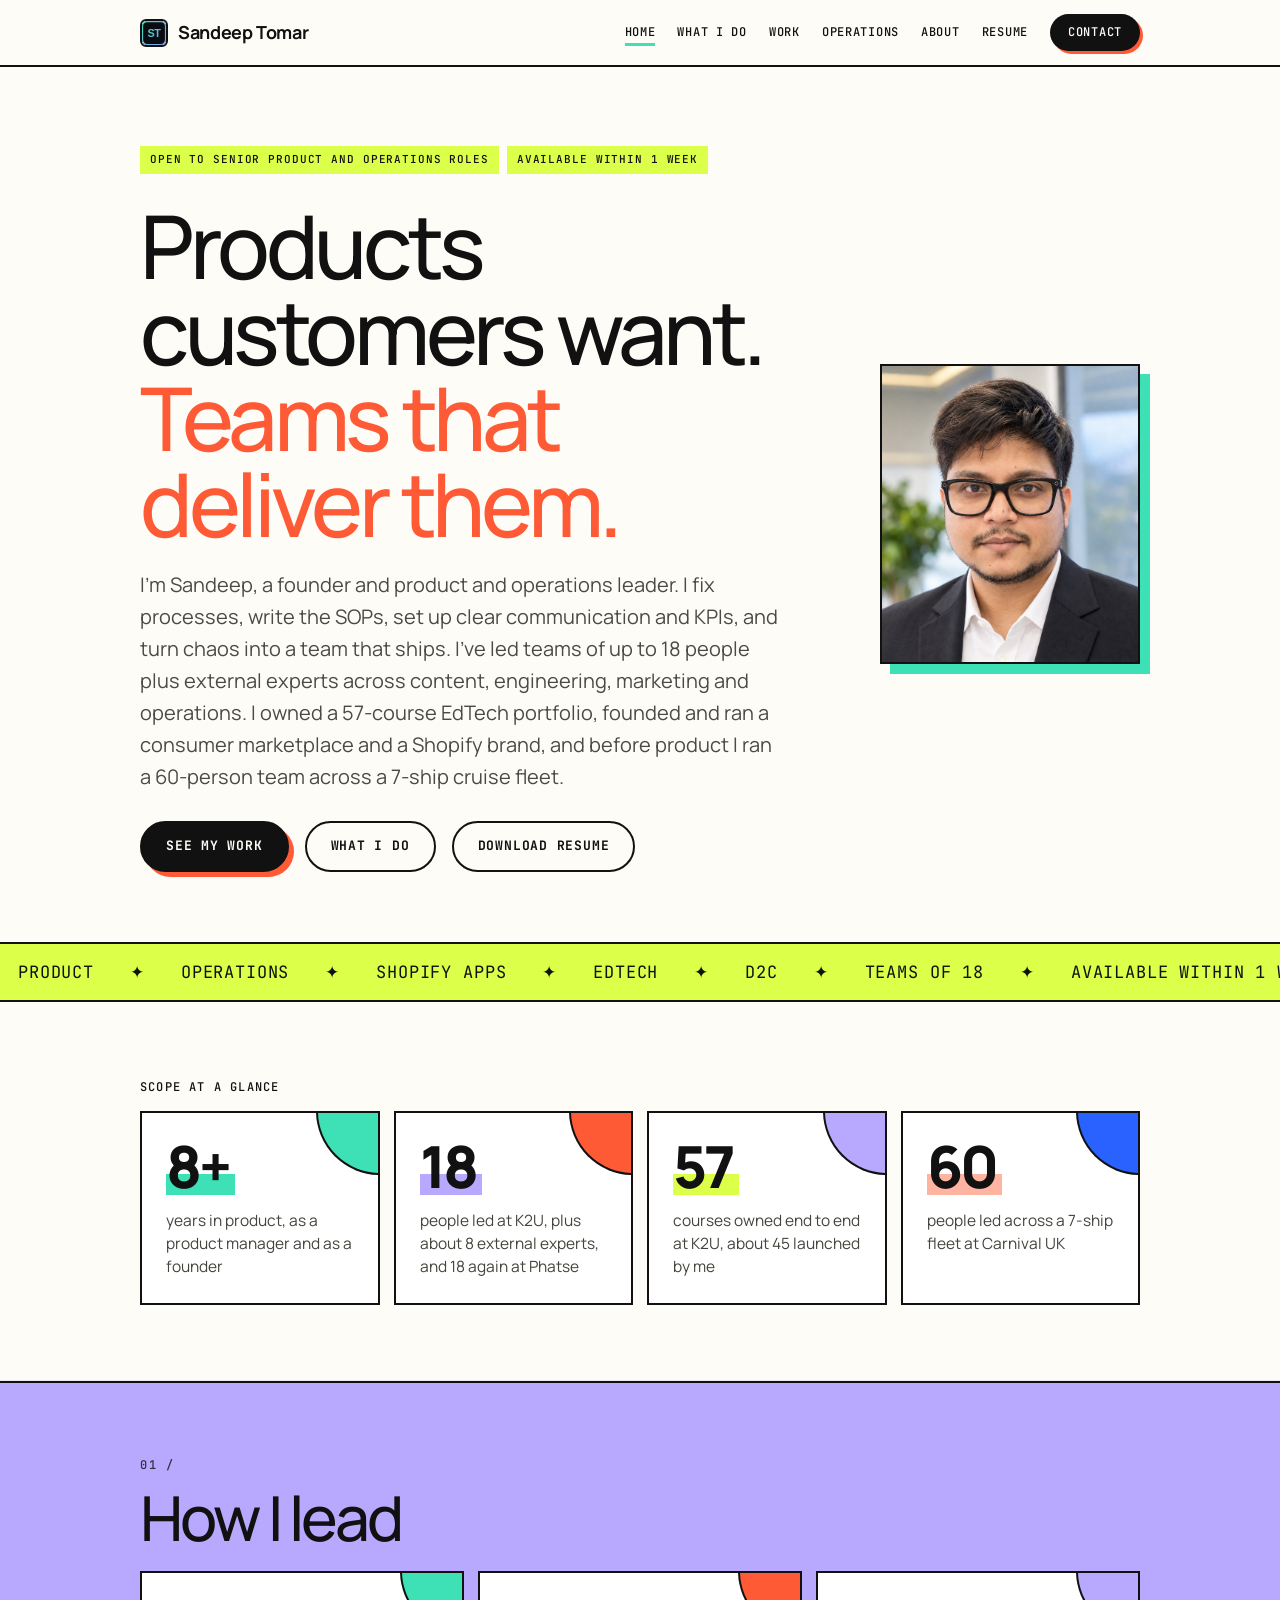
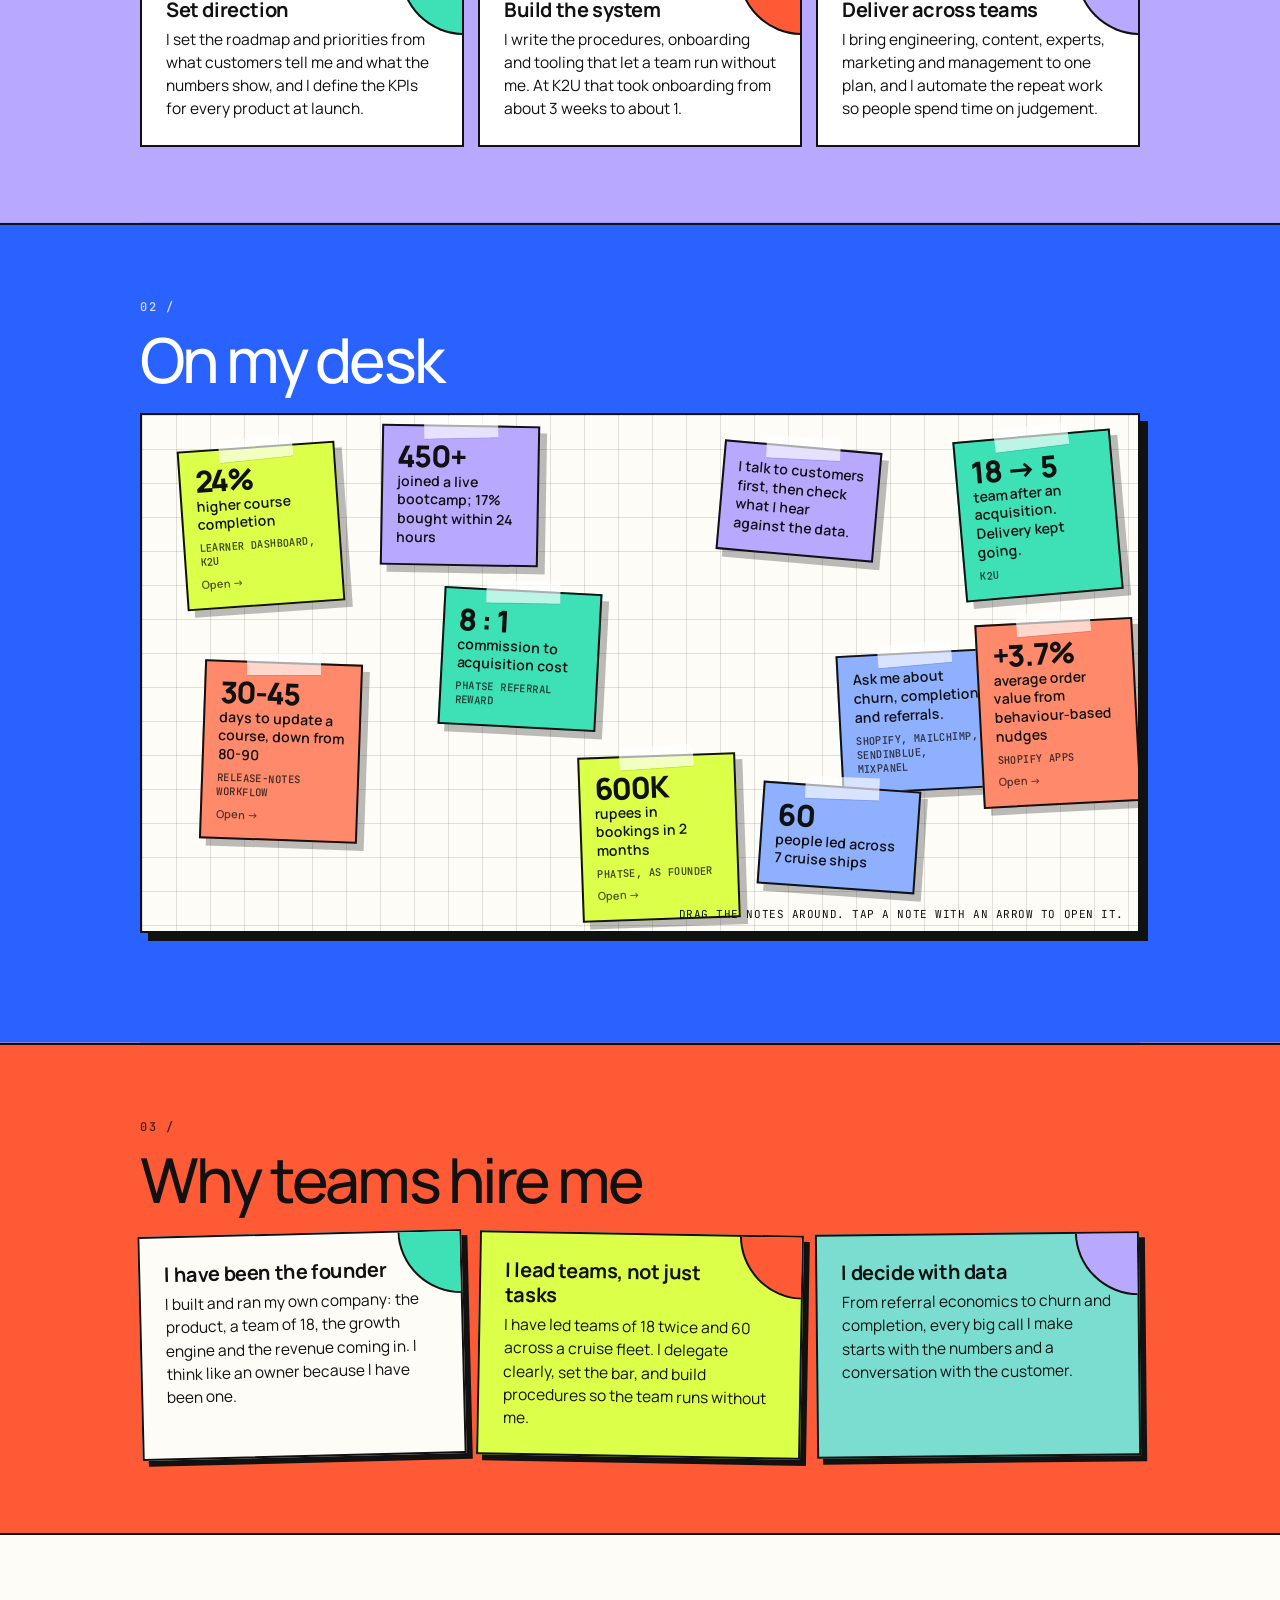
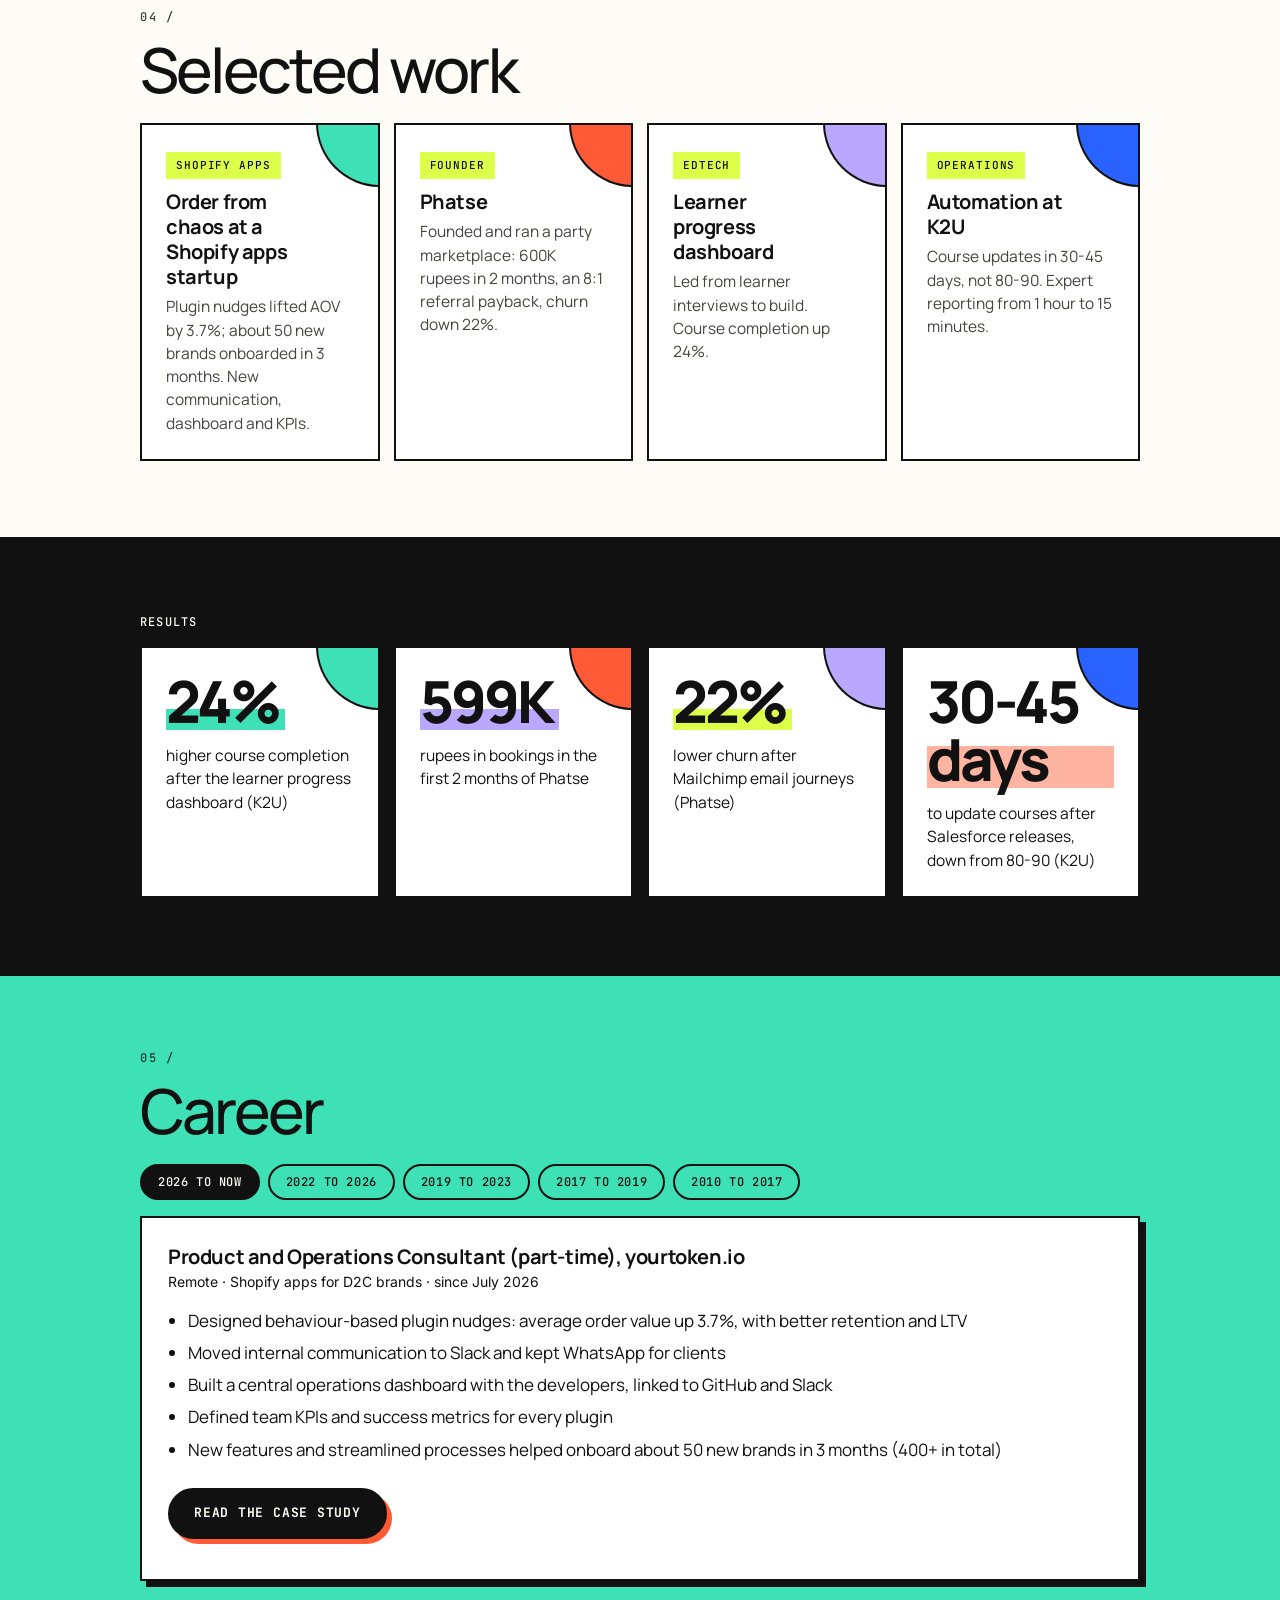
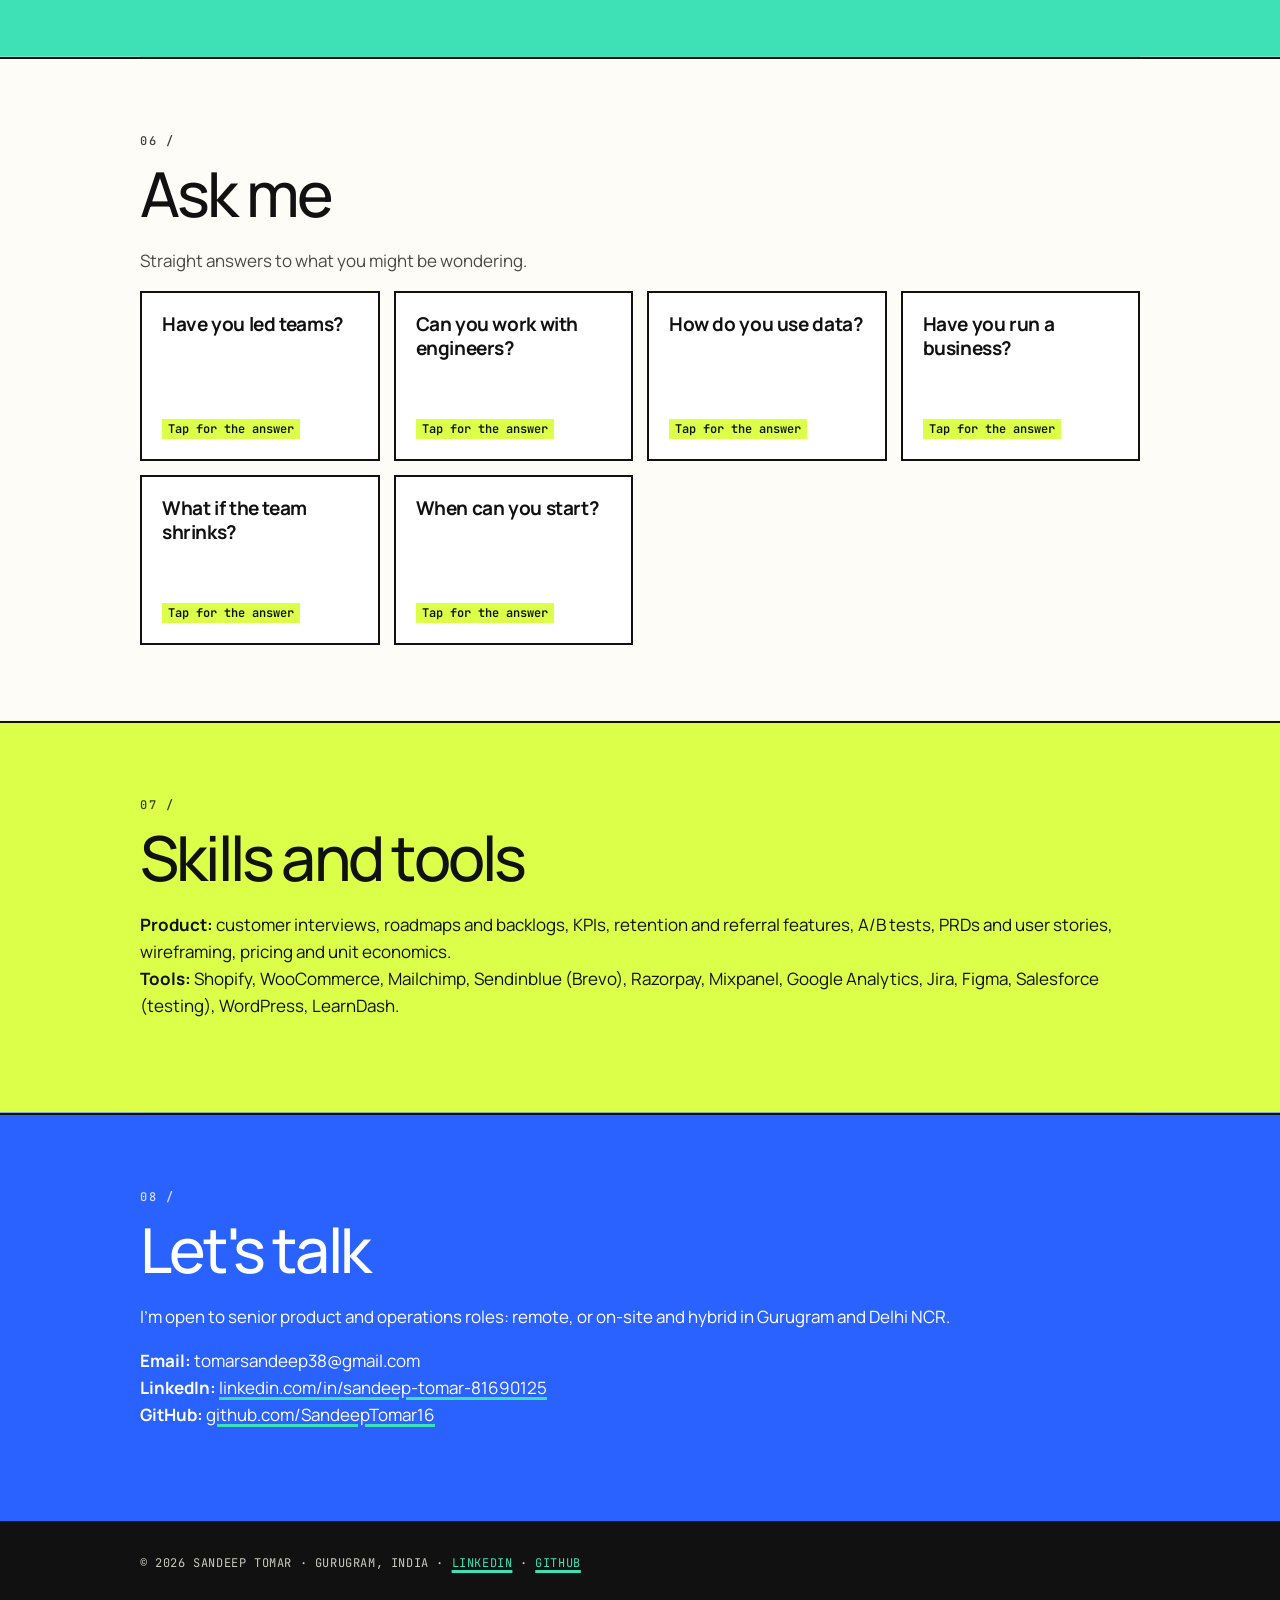
==== commit 5bbbeaaa: "Restyle in a cream, black-outline, colour-band look: pill buttons, sticky-note board, ticker Co-Auth" ====
--- a/index.html
+++ b/index.html
@@ -87,22 +87,22 @@
 @media (prefers-reduced-motion:reduce){*,*::before,*::after{animation:none!important;transition:none!important}html.js .rv{opacity:1;translate:none}#prog{display:none}}
 
 .heroflex{display:flex;gap:40px;align-items:center;flex-wrap:wrap-reverse}.ht{flex:1 1 440px;min-width:0}.hp{width:240px;height:240px;max-width:100%;border-radius:50%;object-fit:cover;border:5px solid var(--accent);box-shadow:0 0 0 8px rgba(62,224,181,.08),0 20px 40px -12px rgba(62,224,181,.35)}@media (max-width:560px){.hp{width:150px;height:150px}}
-</style><link href="https://fonts.googleapis.com/css2?family=JetBrains+Mono:wght@400;500;700&family=Pixelify+Sans:wght@500;600;700&display=swap" rel="stylesheet"><link rel="stylesheet" href="retro.css"><script src="retro.js" defer></script></head><body>
+</style><link href="https://fonts.googleapis.com/css2?family=JetBrains+Mono:wght@400;500;700&family=Manrope:wght@400;500;600;700;800&display=swap" rel="stylesheet"><link rel="stylesheet" href="theme.css"></head><body>
 <div id="prog"></div><header><div class="wrap nav"><a class="logo" href="index.html" aria-label="Sandeep Tomar, home"><img src="favicon.svg" alt="" width="28" height="28"><b>Sandeep Tomar</b></a><div><a href="index.html" class=on>Home</a><a href="product.html">What I do</a><a href="projects.html">Work</a><a href="operations.html">Operations</a><a href="about.html">About</a><a href="assets/Sandeep_Tomar_Product_Manager_Resume.pdf">Resume</a><a href="index.html#contact">Contact</a></div></div></header>
 <div class="wrap"><div class="hero heroflex"><div class="ht"><span class="tag">Open to senior product and operations roles</span><span class="tag">Available within 1 week</span>
 <h1>Products customers want. <span class="hl">Teams that deliver them.</span></h1>
 <p>I'm Sandeep, a founder and product and operations leader. I fix processes, write the SOPs, set up clear communication and KPIs, and turn chaos into a team that ships. I've led teams of up to 18 people plus external experts across content, engineering, marketing and operations. I owned a 57-course EdTech portfolio, founded and ran a consumer marketplace and a Shopify brand, and before product I ran a 60-person team across a 7-ship cruise fleet.</p>
-<a class="btn" href="projects.html">See my work</a><a class="btn alt" href="product.html">What I do</a><a class="btn alt" href="assets/Sandeep_Tomar_Product_Manager_Resume.pdf">Download resume</a></div><img class="hp" src="sandeep.jpg" alt="Sandeep Tomar" width="240" height="240"></div>
-<section class="lt"><div class="k" style="margin-bottom:14px">Scope at a glance</div><div class="grid">
+<a class="btn" href="projects.html">See my work</a><a class="btn alt" href="product.html">What I do</a><a class="btn alt" href="assets/Sandeep_Tomar_Product_Manager_Resume.pdf">Download resume</a></div><img class="hp" src="sandeep.jpg" alt="Sandeep Tomar" width="240" height="240"></div></div><div class="ticker" aria-hidden="true"><div><span>Product</span><span>&#10022;</span><span>Operations</span><span>&#10022;</span><span>Shopify apps</span><span>&#10022;</span><span>EdTech</span><span>&#10022;</span><span>D2C</span><span>&#10022;</span><span>Teams of 18</span><span>&#10022;</span><span>Available within 1 week</span><span>&#10022;</span><span>Product</span><span>&#10022;</span><span>Operations</span><span>&#10022;</span><span>Shopify apps</span><span>&#10022;</span><span>EdTech</span><span>&#10022;</span><span>D2C</span><span>&#10022;</span><span>Teams of 18</span><span>&#10022;</span><span>Available within 1 week</span><span>&#10022;</span></div></div><div class="wrap">
+<section><div class="k" style="margin-bottom:14px">Scope at a glance</div><div class="grid">
 <div class="card"><div class="num">8+</div><p>years in product, as a product manager and as a founder</p></div>
 <div class="card"><div class="num">18</div><p>people led at K2U, plus about 8 external experts, and 18 again at Phatse</p></div>
 <div class="card"><div class="num">57</div><p>courses owned end to end at K2U, about 45 launched by me</p></div>
 <div class="card"><div class="num">60</div><p>people led across a 7-ship fleet at Carnival UK</p></div></div></section>
-<section><h2>How I lead</h2><div class="grid">
+<section class="bg bg-p"><h2>How I lead</h2><div class="grid">
 <div class="card"><h3>Set direction</h3><p>I set the roadmap and priorities from what customers tell me and what the numbers show, and I define the KPIs for every product at launch.</p></div>
 <div class="card"><h3>Build the system</h3><p>I write the procedures, onboarding and tooling that let a team run without me. At K2U that took onboarding from about 3 weeks to about 1.</p></div>
 <div class="card"><h3>Deliver across teams</h3><p>I bring engineering, content, experts, marketing and management to one plan, and I automate the repeat work so people spend time on judgement.</p></div></div></section>
-<section style="border-top:0;padding-top:0"><div class="k" style="margin-bottom:10px">On my desk</div><div class="desk" id="desk">
+<section class="bg bg-b"><h2>On my desk</h2><div class="desk" id="desk">
 <div class="note y" style="left:4%;top:6%;transform:rotate(-4deg)" data-href="case-k2u-dashboard.html"><span class="big">24%</span>higher course completion<small>learner dashboard, K2U</small></div>
 <div class="note g" style="left:30%;top:34%;transform:rotate(3deg)"><span class="big">8 : 1</span>commission to acquisition cost<small>Phatse referral reward</small></div>
 <div class="note p" style="left:58%;top:6%;transform:rotate(5deg)">I talk to customers first, then check what I hear against the data.</div>
@@ -122,7 +122,7 @@
 function end(){if(!drag)return;drag=false;if(moved<6&&n.dataset.href){location.href=n.dataset.href;}n.style.transform=n.style.transform.replace(' scale(1.04)','');}
 n.addEventListener('pointerup',end);n.addEventListener('pointercancel',end);});})();
 </script>
-<section class="lt"><h2>Why teams hire me</h2><div class="grid">
+<section class="bg bg-o"><h2>Why teams hire me</h2><div class="grid">
 <div class="card"><h3>I have been the founder</h3><p>I built and ran my own company: the product, a team of 18, the growth engine and the revenue coming in. I think like an owner because I have been one.</p></div>
 <div class="card"><h3>I lead teams, not just tasks</h3><p>I have led teams of 18 twice and 60 across a cruise fleet. I delegate clearly, set the bar, and build procedures so the team runs without me.</p></div>
 <div class="card"><h3>I decide with data</h3><p>From referral economics to churn and completion, every big call I make starts with the numbers and a conversation with the customer.</p></div></div></section>
@@ -131,14 +131,14 @@
 <a class="card" href="case-phatse.html"><span class="tag">Founder</span><h3>Phatse</h3><p>Founded and ran a party marketplace: 600K rupees in 2 months, an 8:1 referral payback, churn down 22%.</p></a>
 <a class="card" href="case-k2u-dashboard.html"><span class="tag">EdTech</span><h3>Learner progress dashboard</h3><p>Led from learner interviews to build. Course completion up 24%.</p></a>
 <a class="card" href="case-automation.html"><span class="tag">Operations</span><h3>Automation at K2U</h3><p>Course updates in 30-45 days, not 80-90. Expert reporting from 1 hour to 15 minutes.</p></a></div></section>
-<section class="lt"><div class="k" style="margin-bottom:14px">Results</div><div class="grid">
+<section class="bg bg-k"><div class="k" style="margin-bottom:14px">Results</div><div class="grid">
 <div class="card"><div class="num">24%</div><p>higher course completion after the learner progress dashboard (K2U)</p></div>
 <div class="card"><div class="num">600K</div><p>rupees in bookings in the first 2 months of Phatse</p></div>
 <div class="card"><div class="num">22%</div><p>lower churn after Mailchimp email journeys (Phatse)</p></div>
 <div class="card"><div class="num">30-45 days</div><p>to update courses after Salesforce releases, down from 80-90 (K2U)</p></div></div></section>
-<section><h2>Career</h2><div class="tl" role="tablist"><button role="tab" aria-selected="true" aria-controls="tl-yt">2026 to now</button><button role="tab" aria-selected="false" aria-controls="tl-k2u">2022 to 2026</button><button role="tab" aria-selected="false" aria-controls="tl-phatse">2019 to 2023</button><button role="tab" aria-selected="false" aria-controls="tl-sf">2017 to 2019</button><button role="tab" aria-selected="false" aria-controls="tl-cuk">2010 to 2017</button></div><div class="tlp" id="tl-yt" role="tabpanel"><h3>Product and Operations Consultant (part-time), yourtoken.io</h3><div class="d" style="color:var(--muted);font:14px Inter,sans-serif;margin-bottom:8px">Remote &middot; Shopify apps for D2C brands &middot; since July 2026</div><ul><li>Designed behaviour-based plugin nudges: average order value up 3.7%, with better retention and LTV</li><li>Moved internal communication to Slack and kept WhatsApp for clients</li><li>Built a central operations dashboard with the developers, linked to GitHub and Slack</li><li>Defined team KPIs and success metrics for every plugin</li><li>New features and streamlined processes helped onboard about 50 new brands in 3 months (400+ in total)</li></ul><a class=btn alt href=case-yourtoken.html>Read the case study</a></div><div class="tlp" id="tl-k2u" role="tabpanel" hidden><h3>Product Manager, K2 Partnering Solutions (K2U)</h3><div class="d" style="color:var(--muted);font:14px Inter,sans-serif;margin-bottom:8px">Remote &middot; US and UK learners and B2B clients</div><ul><li>Led the learning products business: a 57-course portfolio, about 45 launches</li><li>Team of 18 (15 content, 3 project managers) plus about 8 external experts</li><li>Learner dashboard: course completion up 24%</li><li>Release-notes workflow: updates in 30-45 days, not 80-90</li><li>Revenue-sharing tool: expert reporting from 1 hour to 15 minutes</li></ul><a class=btn alt href=case-k2u-dashboard.html>Read the case study</a></div><div class="tlp" id="tl-phatse" role="tabpanel" hidden><h3>Founder and CEO, Phatse (Celebratious)</h3><div class="d" style="color:var(--muted);font:14px Inter,sans-serif;margin-bottom:8px">Gurgaon</div><ul><li>Founded and ran an online party marketplace, and the Shopify brand Boxyt</li><li>Team of 18: 8 engineers, 5 sales and marketing, 5 interns</li><li>600K rupees in bookings in the first 2 months; 8:1 referral payback; churn down 22%</li><li>Top 25 startups, BITS Pilani Entrepreneurship Conclave 2021</li></ul><a class=btn alt href=case-phatse.html>Read the case study</a></div><div class="tlp" id="tl-sf" role="tabpanel" hidden><h3>Product Manager, SearchFinn Inc.</h3><div class="d" style="color:var(--muted);font:14px Inter,sans-serif;margin-bottom:8px">Makati, Philippines</div><ul><li>Worked with engineers on a React rebuild that cut load time by 40%</li><li>Wireframes and prototypes with design and engineering</li></ul></div><div class="tlp" id="tl-cuk" role="tabpanel" hidden><h3>F&amp;B Supervisor, Carnival UK (P&amp;O Cruises)</h3><div class="d" style="color:var(--muted);font:14px Inter,sans-serif;margin-bottom:8px">Southampton, UK</div><ul><li>Led a 60-person dining team across a 7-ship fleet</li><li>Managed Marco Pierre White&rsquo;s onboard restaurant; NPS above 80 on 85%+ of cruises</li><li>Ran event logistics and trained new joiners</li></ul></div></section><section class="lt"><h2>Ask me</h2><p style="color:var(--muted)">Straight answers to what you might be wondering.</p><div class="grid"><button class="flip" aria-pressed="false"><div class="in"><div class="fc"><h3>Have you led teams?</h3><small>Tap for the answer</small></div><div class="bc">Yes. 18 people at K2U plus about 8 experts, 18 at Phatse, and 60 across 7 ships at Carnival UK.</div></div></button><button class="flip" aria-pressed="false"><div class="in"><div class="fc"><h3>Can you work with engineers?</h3><small>Tap for the answer</small></div><div class="bc">I write the requirements and wireframes, settle the trade-offs and sign off the build. Engineering built my dashboard, the release-notes workflow and the revenue-sharing tool.</div></div></button><button class="flip" aria-pressed="false"><div class="in"><div class="fc"><h3>How do you use data?</h3><small>Tap for the answer</small></div><div class="bc">KPIs set at launch, Mixpanel funnels, A/B tests and unit economics. My referral reward paid back about 8 to 1.</div></div></button><button class="flip" aria-pressed="false"><div class="in"><div class="fc"><h3>Have you run a business?</h3><small>Tap for the answer</small></div><div class="bc">I founded Phatse and ran it for 3 years: 600K rupees in bookings in the first 2 months, and a Top 25 startup at BITS Pilani 2021.</div></div></button><button class="flip" aria-pressed="false"><div class="in"><div class="fc"><h3>What if the team shrinks?</h3><small>Tap for the answer</small></div><div class="bc">After an acquisition my team went from 18 to 5. I automated the repeat work and kept delivery going.</div></div></button><button class="flip" aria-pressed="false"><div class="in"><div class="fc"><h3>When can you start?</h3><small>Tap for the answer</small></div><div class="bc">Within 1 week. Remote, or on-site and hybrid in Gurugram and Delhi NCR.</div></div></button></div></section>
-<section><h2>Skills and tools</h2><p><b>Product:</b> customer interviews, roadmaps and backlogs, KPIs, retention and referral features, A/B tests, PRDs and user stories, wireframing, pricing and unit economics.<br><b>Tools:</b> Shopify, WooCommerce, Mailchimp, Sendinblue (Brevo), Razorpay, Mixpanel, Google Analytics, Jira, Figma, Salesforce (testing), WordPress, LearnDash.</p></section>
-<section id="contact"><h2>Let's talk</h2><p>I'm open to senior product and operations roles: remote, or on-site and hybrid in Gurugram and Delhi NCR.</p>
+<section class="bg bg-g"><h2>Career</h2><div class="tl" role="tablist"><button role="tab" aria-selected="true" aria-controls="tl-yt">2026 to now</button><button role="tab" aria-selected="false" aria-controls="tl-k2u">2022 to 2026</button><button role="tab" aria-selected="false" aria-controls="tl-phatse">2019 to 2023</button><button role="tab" aria-selected="false" aria-controls="tl-sf">2017 to 2019</button><button role="tab" aria-selected="false" aria-controls="tl-cuk">2010 to 2017</button></div><div class="tlp" id="tl-yt" role="tabpanel"><h3>Product and Operations Consultant (part-time), yourtoken.io</h3><div class="d" style="color:var(--muted);font:14px Inter,sans-serif;margin-bottom:8px">Remote &middot; Shopify apps for D2C brands &middot; since July 2026</div><ul><li>Designed behaviour-based plugin nudges: average order value up 3.7%, with better retention and LTV</li><li>Moved internal communication to Slack and kept WhatsApp for clients</li><li>Built a central operations dashboard with the developers, linked to GitHub and Slack</li><li>Defined team KPIs and success metrics for every plugin</li><li>New features and streamlined processes helped onboard about 50 new brands in 3 months (400+ in total)</li></ul><a class=btn alt href=case-yourtoken.html>Read the case study</a></div><div class="tlp" id="tl-k2u" role="tabpanel" hidden><h3>Product Manager, K2 Partnering Solutions (K2U)</h3><div class="d" style="color:var(--muted);font:14px Inter,sans-serif;margin-bottom:8px">Remote &middot; US and UK learners and B2B clients</div><ul><li>Led the learning products business: a 57-course portfolio, about 45 launches</li><li>Team of 18 (15 content, 3 project managers) plus about 8 external experts</li><li>Learner dashboard: course completion up 24%</li><li>Release-notes workflow: updates in 30-45 days, not 80-90</li><li>Revenue-sharing tool: expert reporting from 1 hour to 15 minutes</li></ul><a class=btn alt href=case-k2u-dashboard.html>Read the case study</a></div><div class="tlp" id="tl-phatse" role="tabpanel" hidden><h3>Founder and CEO, Phatse (Celebratious)</h3><div class="d" style="color:var(--muted);font:14px Inter,sans-serif;margin-bottom:8px">Gurgaon</div><ul><li>Founded and ran an online party marketplace, and the Shopify brand Boxyt</li><li>Team of 18: 8 engineers, 5 sales and marketing, 5 interns</li><li>600K rupees in bookings in the first 2 months; 8:1 referral payback; churn down 22%</li><li>Top 25 startups, BITS Pilani Entrepreneurship Conclave 2021</li></ul><a class=btn alt href=case-phatse.html>Read the case study</a></div><div class="tlp" id="tl-sf" role="tabpanel" hidden><h3>Product Manager, SearchFinn Inc.</h3><div class="d" style="color:var(--muted);font:14px Inter,sans-serif;margin-bottom:8px">Makati, Philippines</div><ul><li>Worked with engineers on a React rebuild that cut load time by 40%</li><li>Wireframes and prototypes with design and engineering</li></ul></div><div class="tlp" id="tl-cuk" role="tabpanel" hidden><h3>F&amp;B Supervisor, Carnival UK (P&amp;O Cruises)</h3><div class="d" style="color:var(--muted);font:14px Inter,sans-serif;margin-bottom:8px">Southampton, UK</div><ul><li>Led a 60-person dining team across a 7-ship fleet</li><li>Managed Marco Pierre White&rsquo;s onboard restaurant; NPS above 80 on 85%+ of cruises</li><li>Ran event logistics and trained new joiners</li></ul></div></section><section><h2>Ask me</h2><p style="color:var(--muted)">Straight answers to what you might be wondering.</p><div class="grid"><button class="flip" aria-pressed="false"><div class="in"><div class="fc"><h3>Have you led teams?</h3><small>Tap for the answer</small></div><div class="bc">Yes. 18 people at K2U plus about 8 experts, 18 at Phatse, and 60 across 7 ships at Carnival UK.</div></div></button><button class="flip" aria-pressed="false"><div class="in"><div class="fc"><h3>Can you work with engineers?</h3><small>Tap for the answer</small></div><div class="bc">I write the requirements and wireframes, settle the trade-offs and sign off the build. Engineering built my dashboard, the release-notes workflow and the revenue-sharing tool.</div></div></button><button class="flip" aria-pressed="false"><div class="in"><div class="fc"><h3>How do you use data?</h3><small>Tap for the answer</small></div><div class="bc">KPIs set at launch, Mixpanel funnels, A/B tests and unit economics. My referral reward paid back about 8 to 1.</div></div></button><button class="flip" aria-pressed="false"><div class="in"><div class="fc"><h3>Have you run a business?</h3><small>Tap for the answer</small></div><div class="bc">I founded Phatse and ran it for 3 years: 600K rupees in bookings in the first 2 months, and a Top 25 startup at BITS Pilani 2021.</div></div></button><button class="flip" aria-pressed="false"><div class="in"><div class="fc"><h3>What if the team shrinks?</h3><small>Tap for the answer</small></div><div class="bc">After an acquisition my team went from 18 to 5. I automated the repeat work and kept delivery going.</div></div></button><button class="flip" aria-pressed="false"><div class="in"><div class="fc"><h3>When can you start?</h3><small>Tap for the answer</small></div><div class="bc">Within 1 week. Remote, or on-site and hybrid in Gurugram and Delhi NCR.</div></div></button></div></section>
+<section class="bg bg-y"><h2>Skills and tools</h2><p><b>Product:</b> customer interviews, roadmaps and backlogs, KPIs, retention and referral features, A/B tests, PRDs and user stories, wireframing, pricing and unit economics.<br><b>Tools:</b> Shopify, WooCommerce, Mailchimp, Sendinblue (Brevo), Razorpay, Mixpanel, Google Analytics, Jira, Figma, Salesforce (testing), WordPress, LearnDash.</p></section>
+<section class="bg bg-b" id="contact"><h2>Let's talk</h2><p>I'm open to senior product and operations roles: remote, or on-site and hybrid in Gurugram and Delhi NCR.</p>
 <p><b>Email:</b> tomarsandeep38@gmail.com<br><b>LinkedIn:</b> <a href="https://www.linkedin.com/in/sandeep-tomar-81690125">linkedin.com/in/sandeep-tomar-81690125</a><br><b>GitHub:</b> <a href="https://github.com/SandeepTomar16">github.com/SandeepTomar16</a></p></section></div>
 <script>
 (function(){var rm=window.matchMedia&&matchMedia('(prefers-reduced-motion: reduce)').matches;
--- a/theme.css
+++ b/theme.css
@@ -0,0 +1,124 @@
+/* Theme: cream paper, black outlines, flat colour bands, pill buttons with offset shadows,
+   mono labels, sticky notes on a grid board. Loaded after each page's own styles. */
+:root{--bg:#fdfcf6;--fg:#111111;--muted:#4b4b44;--card:#ffffff;--line:#111111;--ink:#111111;
+--g:#3ee0b5;--o:#ff5a36;--p:#b8a9ff;--b:#2962ff;--y:#dcff4a;--accent:#0b8f6c;--accent2:#e8f8f2;--accent3:#2962ff;
+--mono:'JetBrains Mono',ui-monospace,Menlo,Consolas,monospace;--sans:'Manrope','Inter',Arial,sans-serif;color-scheme:light}
+html{background:var(--bg);overflow-x:clip}
+body{background:var(--bg);background-image:none;color:var(--fg);font-family:var(--sans);font-size:17px;line-height:1.6;overflow-x:clip}
+::selection{background:var(--g);color:#111}
+.wrap{max-width:1040px}
+a{color:inherit}
+p a,li a,footer a{text-decoration:underline;text-decoration-color:var(--g);text-decoration-thickness:3px;text-underline-offset:3px}
+/* header */
+header{background:var(--bg);-webkit-backdrop-filter:none;backdrop-filter:none;border-bottom:2px solid #111}
+header.sc{background:var(--bg);box-shadow:none}
+.nav b{font-family:var(--sans);font-weight:700;font-size:18px;letter-spacing:-.02em}
+.logo:hover b{color:var(--fg)}.logo img{border-radius:6px;border:2px solid #111}
+.nav div{align-items:center;gap:6px 22px}
+.nav div a{font-family:var(--mono);font-size:12px;text-transform:uppercase;letter-spacing:.06em;font-weight:500;color:var(--fg)}
+.nav div a:hover,.nav div a.on{color:var(--fg)}
+.nav div a::after{height:3px;border-radius:0;background:var(--g)}
+.nav div a:last-child{background:#111;color:var(--bg);padding:9px 18px;border-radius:99px;box-shadow:3px 3px 0 var(--o);transition:transform .15s,box-shadow .15s}
+.nav div a:last-child::after{display:none}
+.nav div a:last-child:hover{transform:translate(2px,2px);box-shadow:1px 1px 0 var(--o);color:var(--bg)}
+#prog{background:var(--o);height:4px}
+/* type */
+h1,h2,h3,.num{font-family:var(--sans)}
+.hero{padding:76px 0 56px}
+.hero h1{font-size:clamp(42px,8.4vw,88px);line-height:.98;letter-spacing:-.05em;font-weight:500;background:none;-webkit-background-clip:border-box;background-clip:border-box;color:var(--fg);-webkit-text-fill-color:currentColor;animation:none;margin:18px 0 22px;text-wrap:balance}
+.hero h1::after{content:none}
+.hl{color:var(--o);transition:color .25s}.hero h1:hover .hl{color:var(--b)}
+.hero p{font-size:20px;color:var(--muted);max-width:640px}
+h2{font-size:clamp(34px,5.6vw,62px);line-height:1;letter-spacing:-.045em;font-weight:500;margin:0 0 22px;text-wrap:balance}
+h3{font-size:20px;font-weight:700;letter-spacing:-.02em;line-height:1.25}
+.k{font-family:var(--mono);font-size:12px;letter-spacing:.1em;font-weight:500;color:inherit;opacity:.85}
+.k::before{content:none}
+body{counter-reset:sec}
+section>h2::before{counter-increment:sec;content:counter(sec,decimal-leading-zero) ' /';display:block;font:500 12px var(--mono);letter-spacing:.14em;margin-bottom:14px;color:inherit;opacity:.8}
+/* sections as bands */
+section{position:relative;padding:76px 0;border-top:0;clip-path:inset(0 -100vmax)}
+section::before{content:'';position:absolute;left:-100vmax;right:-100vmax;top:0;height:2px;background:#111}
+section:first-of-type::before{display:none}
+section.bg{background:var(--band);box-shadow:0 0 0 100vmax var(--band);color:var(--fg)}
+.bg-p{--band:var(--p)}.bg-o{--band:var(--o)}.bg-g{--band:var(--g)}.bg-y{--band:var(--y)}
+.bg-b{--band:var(--b);--fg:#fff;--muted:#e3e9ff}
+.bg-k{--band:#111;--fg:#fdfcf6;--muted:#c9c9bf}
+section.bg p,section.bg li{color:inherit}
+.bg-k a:not(.card):not(.btn),.bg-b a:not(.card):not(.btn){text-decoration-color:var(--g)}
+/* tags */
+.tag{font-family:var(--mono);font-size:11px;text-transform:uppercase;letter-spacing:.08em;font-weight:500;background:var(--y);color:#111;border:0;border-radius:0;padding:5px 10px;margin:0 8px 10px 0}
+.tag:hover{transform:none}
+/* buttons: pill with offset shadow */
+.btn{border-radius:99px;overflow:visible;font-family:var(--mono);font-size:13px;text-transform:uppercase;letter-spacing:.06em;font-weight:700;background:#111;color:var(--bg);border:2px solid #111;padding:13px 24px;margin:8px 16px 14px 0;box-shadow:5px 5px 0 var(--o);transition:transform .15s,box-shadow .15s,background .2s,color .2s}
+.btn::before,.btn::after,.btn:not(.alt)::after{content:none;animation:none}
+.btn:hover{transform:translate(3px,3px);box-shadow:2px 2px 0 var(--o);background:#111;color:var(--bg)}
+.btn:active{transform:translate(5px,5px);box-shadow:0 0 0 var(--o)}
+.btn.alt{background:transparent;color:inherit;border:2px solid currentColor;box-shadow:none}
+.btn.alt:hover{background:var(--g);border-color:#111;color:#111;transform:none;box-shadow:4px 4px 0 #111}
+.bg-k .btn,.bg-b .btn{background:var(--y);color:#111;border-color:#111;box-shadow:5px 5px 0 var(--o)}
+.bg-k .btn:hover,.bg-b .btn:hover{background:var(--y);color:#111}
+.bg-k .btn.alt,.bg-b .btn.alt{background:transparent;color:inherit;border-color:currentColor;box-shadow:none}
+/* cards: outlined, colour corner, flood on hover */
+.card{position:relative;overflow:hidden;background:#fff;color:#111;border:2px solid #111;border-radius:0;padding:24px;box-shadow:0 0 0 #111;transition:transform .18s,box-shadow .18s,background .2s}
+.card::before{content:none}
+.card::after{content:'';position:absolute;top:-2px;right:-2px;width:62px;height:62px;background:var(--cc,var(--g));border-left:2px solid #111;border-bottom:2px solid #111;border-radius:0 0 0 100%;transition:width .25s,height .25s}
+.card:nth-child(4n+1){--cc:var(--g)}.card:nth-child(4n+2){--cc:var(--o)}.card:nth-child(4n+3){--cc:var(--p)}.card:nth-child(4n){--cc:var(--b)}
+.card:hover,a.card:hover{transform:translate(-3px,-3px);box-shadow:6px 6px 0 #111;background:var(--g);border-color:#111}
+.card:hover::after{width:78px;height:78px}
+.card h3{padding-right:46px;color:#111}
+.card p{color:#44443d;font-size:15.5px}
+.card:hover p,.card:hover h3,.card:hover .num{color:#111}
+.card .tag{background:var(--y)}
+.num{font-weight:800;font-size:clamp(42px,5vw,58px);letter-spacing:-.05em;line-height:1;color:#111;display:inline-block;margin:0 0 8px;background:linear-gradient(transparent 64%,var(--g) 64%);padding-right:6px}
+.card:nth-child(4n+2) .num{background-image:linear-gradient(transparent 64%,var(--p) 64%)}
+.card:nth-child(4n+3) .num{background-image:linear-gradient(transparent 64%,var(--y) 64%)}
+.card:nth-child(4n) .num{background-image:linear-gradient(transparent 64%,#ffb4a2 64%)}
+.card:hover .num{background-image:linear-gradient(transparent 64%,#fff 64%)}
+/* tilted cards in the coral band */
+.bg-o .card:nth-child(1){transform:rotate(-1.4deg);background:var(--bg)}
+.bg-o .card:nth-child(2){transform:rotate(1deg);background:var(--y)}
+.bg-o .card:nth-child(3){transform:rotate(-.6deg);background:#7addd0}
+.bg-o .card{box-shadow:6px 6px 0 #111}
+.bg-o .card:hover{transform:translate(-3px,-3px) rotate(0)}
+/* misc components */
+.meta,.flow div,.tlp,.flip .fc,.callout{border-radius:0;border:2px solid #111;background:#fff;color:#111}
+.meta div span,.flow div b{font-family:var(--mono)}
+.flow div b{color:#111;background:var(--y);display:inline-block;padding:2px 6px}
+.flow div{font-family:var(--sans)}
+.meta{box-shadow:6px 6px 0 #111}
+.callout{border-left:8px solid #111;background:var(--y);color:#111;border-radius:0}
+.callout b,.callout p,.callout li{color:#111}
+.toc a,.tl button{font-family:var(--mono);font-size:12px;text-transform:uppercase;letter-spacing:.05em;font-weight:500;border:2px solid currentColor;border-radius:99px;background:transparent;color:inherit;padding:8px 16px}
+.toc a:hover,.tl button:hover{background:var(--g);color:#111;border-color:#111;transform:none}
+.tl button[aria-selected=true]{background:#111;color:var(--bg);border-color:#111}
+.bg-k .tl button[aria-selected=true]{background:var(--y);color:#111}
+.tlp{padding:26px;box-shadow:6px 6px 0 #111;color:#111}.tlp .d,.tlp li{color:#111!important}
+.flip .fc{background:#fff;color:#111}.flip .fc small{font-family:var(--mono);color:#111;background:var(--y);align-self:flex-start;padding:2px 6px}
+.flip .bc{background:var(--g);color:#111;border:2px solid #111;border-radius:0;font-family:var(--sans)}
+.flip:hover .fc{border-color:#111;box-shadow:5px 5px 0 #111}
+.flip:nth-child(3n+2) .bc{background:var(--p)}.flip:nth-child(3n) .bc{background:var(--y)}
+.tbl{border:2px solid #111;background:#fff;color:#111}
+.tbl th{font-family:var(--mono);color:#111;border-bottom:2px solid #111;background:var(--y)}
+.tbl td{border-bottom:1px solid #d9d6c8;color:#111}.tbl td:last-child{color:#111;font-weight:700}
+ul{color:inherit}
+/* sticky-note board */
+.desk{border:2px solid #111;border-radius:0;background-color:var(--bg);background-image:linear-gradient(rgba(17,17,17,.12) 1px,transparent 1px),linear-gradient(90deg,rgba(17,17,17,.12) 1px,transparent 1px);background-size:34px 34px;height:520px;box-shadow:8px 8px 0 #111}
+.desk .hint{color:#111;font-family:var(--mono);font-size:11px;text-transform:uppercase;letter-spacing:.05em}
+.note{border:2px solid #111;border-radius:0;color:#111;font-family:var(--sans);box-shadow:7px 7px 0 rgba(17,17,17,.28)}
+.note::before{content:'';position:absolute;top:-11px;left:50%;width:74px;height:22px;background:rgba(255,255,255,.65);transform:translateX(-50%) rotate(-2deg);box-shadow:0 1px 0 rgba(0,0,0,.1)}
+.note:active{box-shadow:12px 12px 0 rgba(17,17,17,.3)}
+.note .big{font-family:var(--sans);font-weight:800;letter-spacing:-.04em}
+.note small{font-family:var(--mono);font-size:10.5px;text-transform:uppercase;letter-spacing:.04em;opacity:.8}
+.y{background:var(--y)}.g{background:var(--g)}.p{background:var(--p)}.b{background:#8fb0ff}.o{background:#ff8a6b}
+/* portrait */
+.hp{border-radius:0;border:2px solid #111;padding:0;background:#fff;box-shadow:10px 10px 0 var(--g);animation:none;filter:none;object-fit:cover;width:260px;height:300px}
+@media (max-width:560px){.hp{width:170px;height:200px}}
+/* ticker */
+.ticker{overflow:hidden;background:var(--y);border-block:2px solid #111;white-space:nowrap;padding:14px 0}
+.ticker div{display:inline-block;animation:tick 32s linear infinite;font-family:var(--mono);font-size:17px;text-transform:uppercase;letter-spacing:.05em;color:#111}
+.ticker span{margin:0 18px}
+@keyframes tick{from{transform:translateX(0)}to{transform:translateX(-50%)}}
+/* footer */
+footer{background:#111;color:#c9c9bf;border-top:0;box-shadow:0 0 0 100vmax #111;clip-path:inset(0 -100vmax);font-family:var(--mono);font-size:12px;letter-spacing:.05em;text-transform:uppercase;padding:34px 0 44px}
+footer a{color:var(--g)}
+@media (prefers-reduced-motion:reduce){.ticker div{animation:none}}
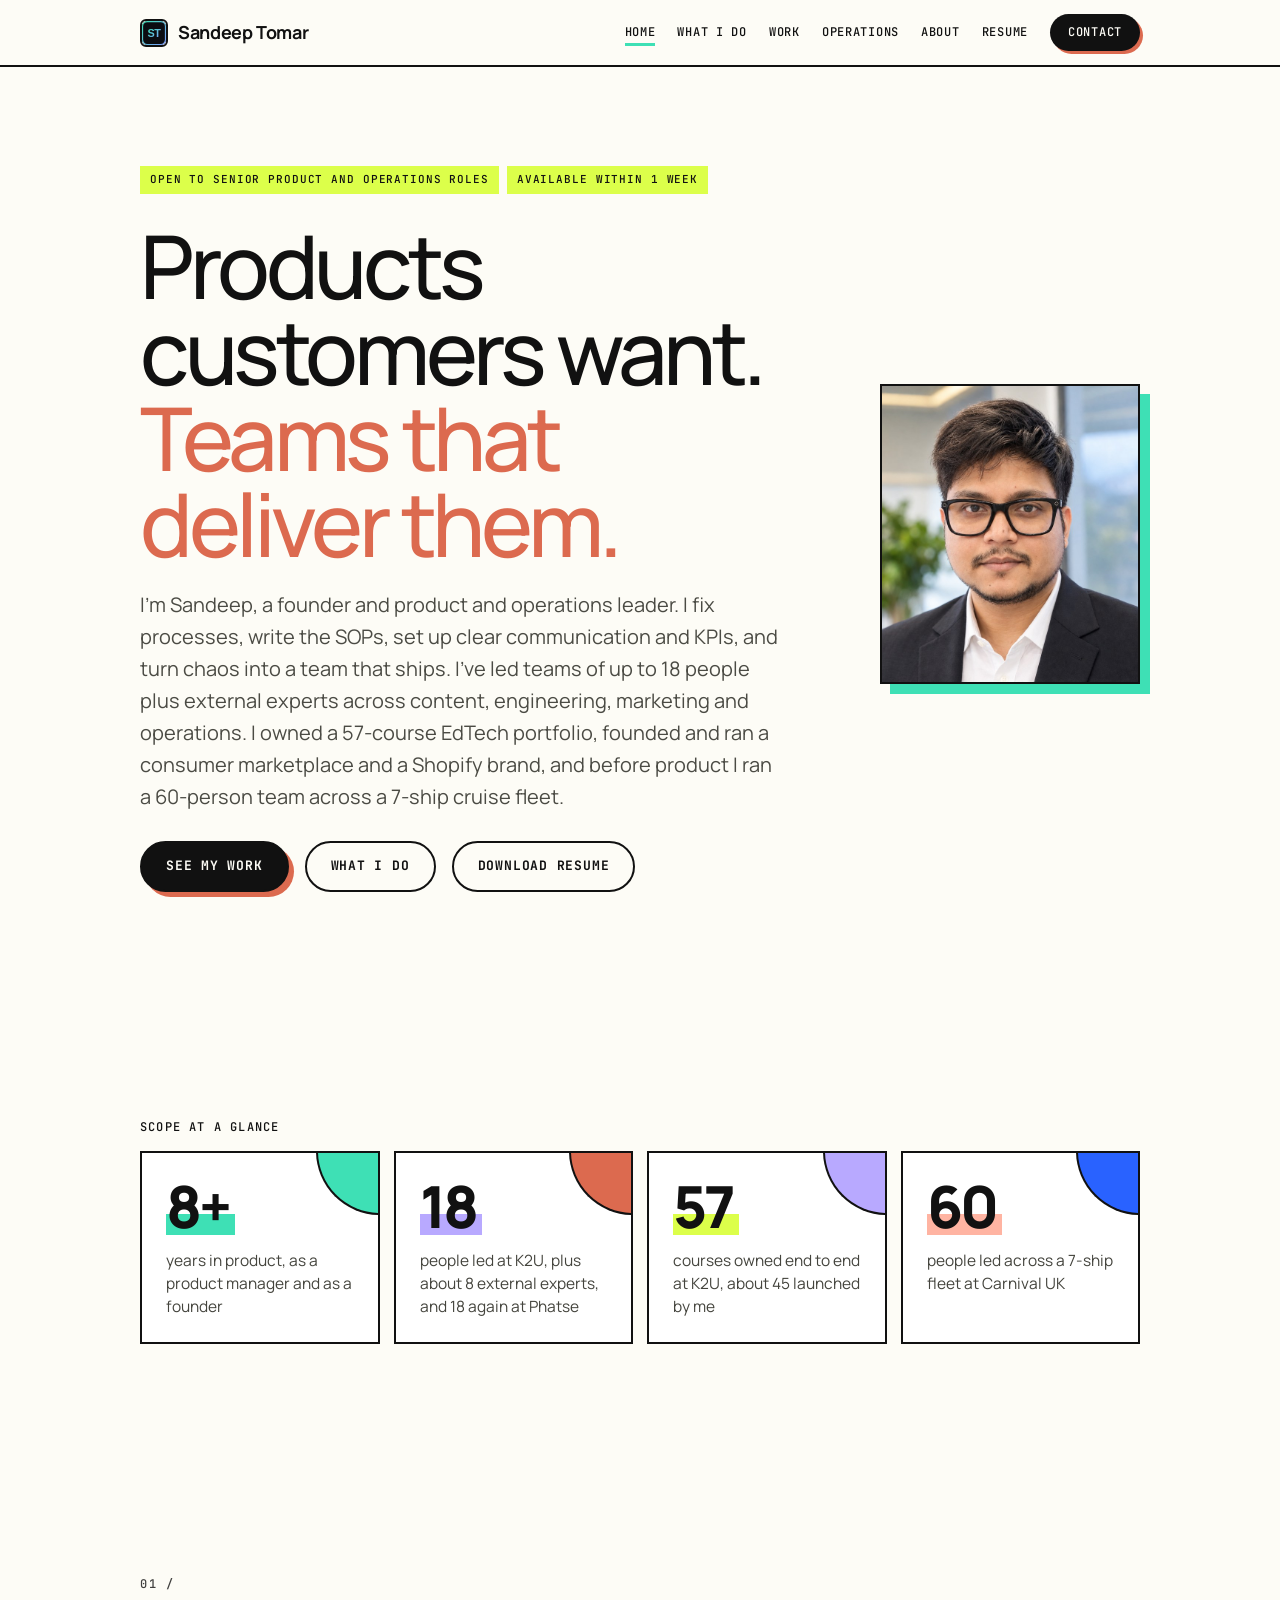
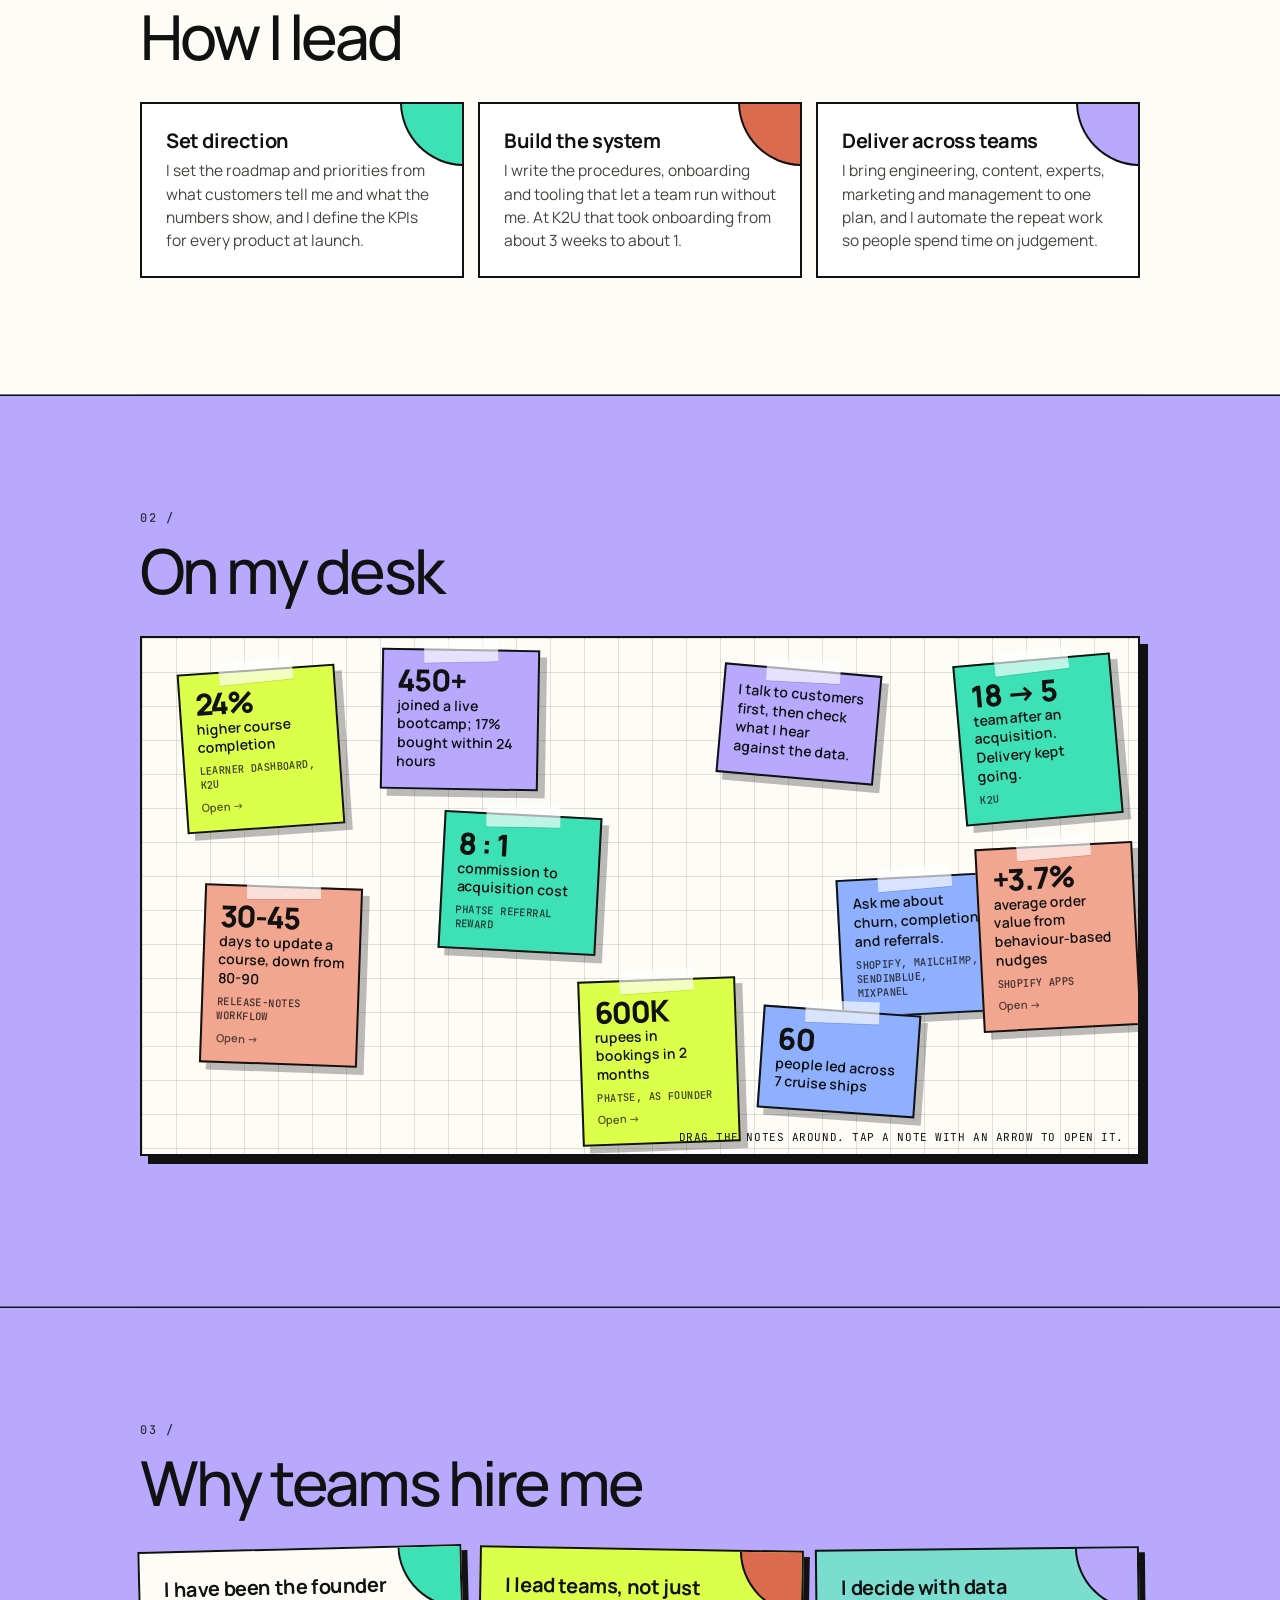
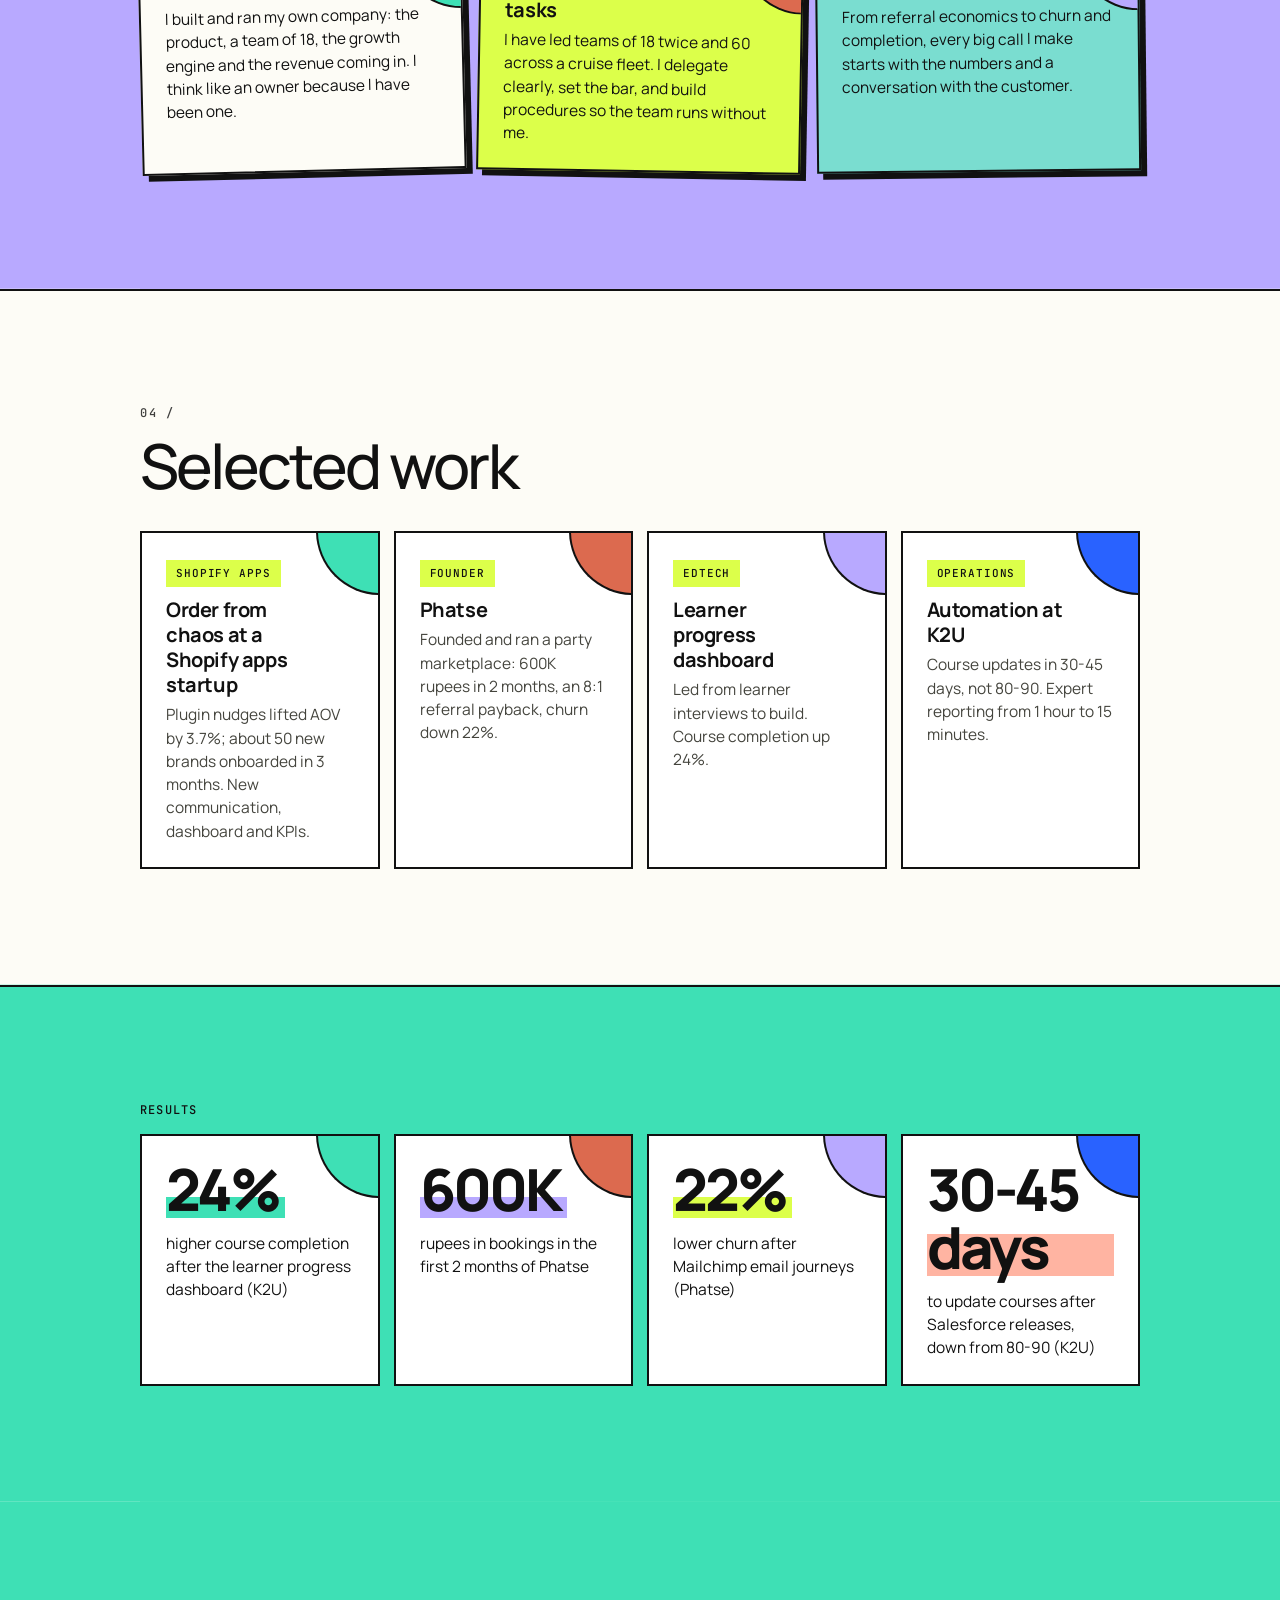
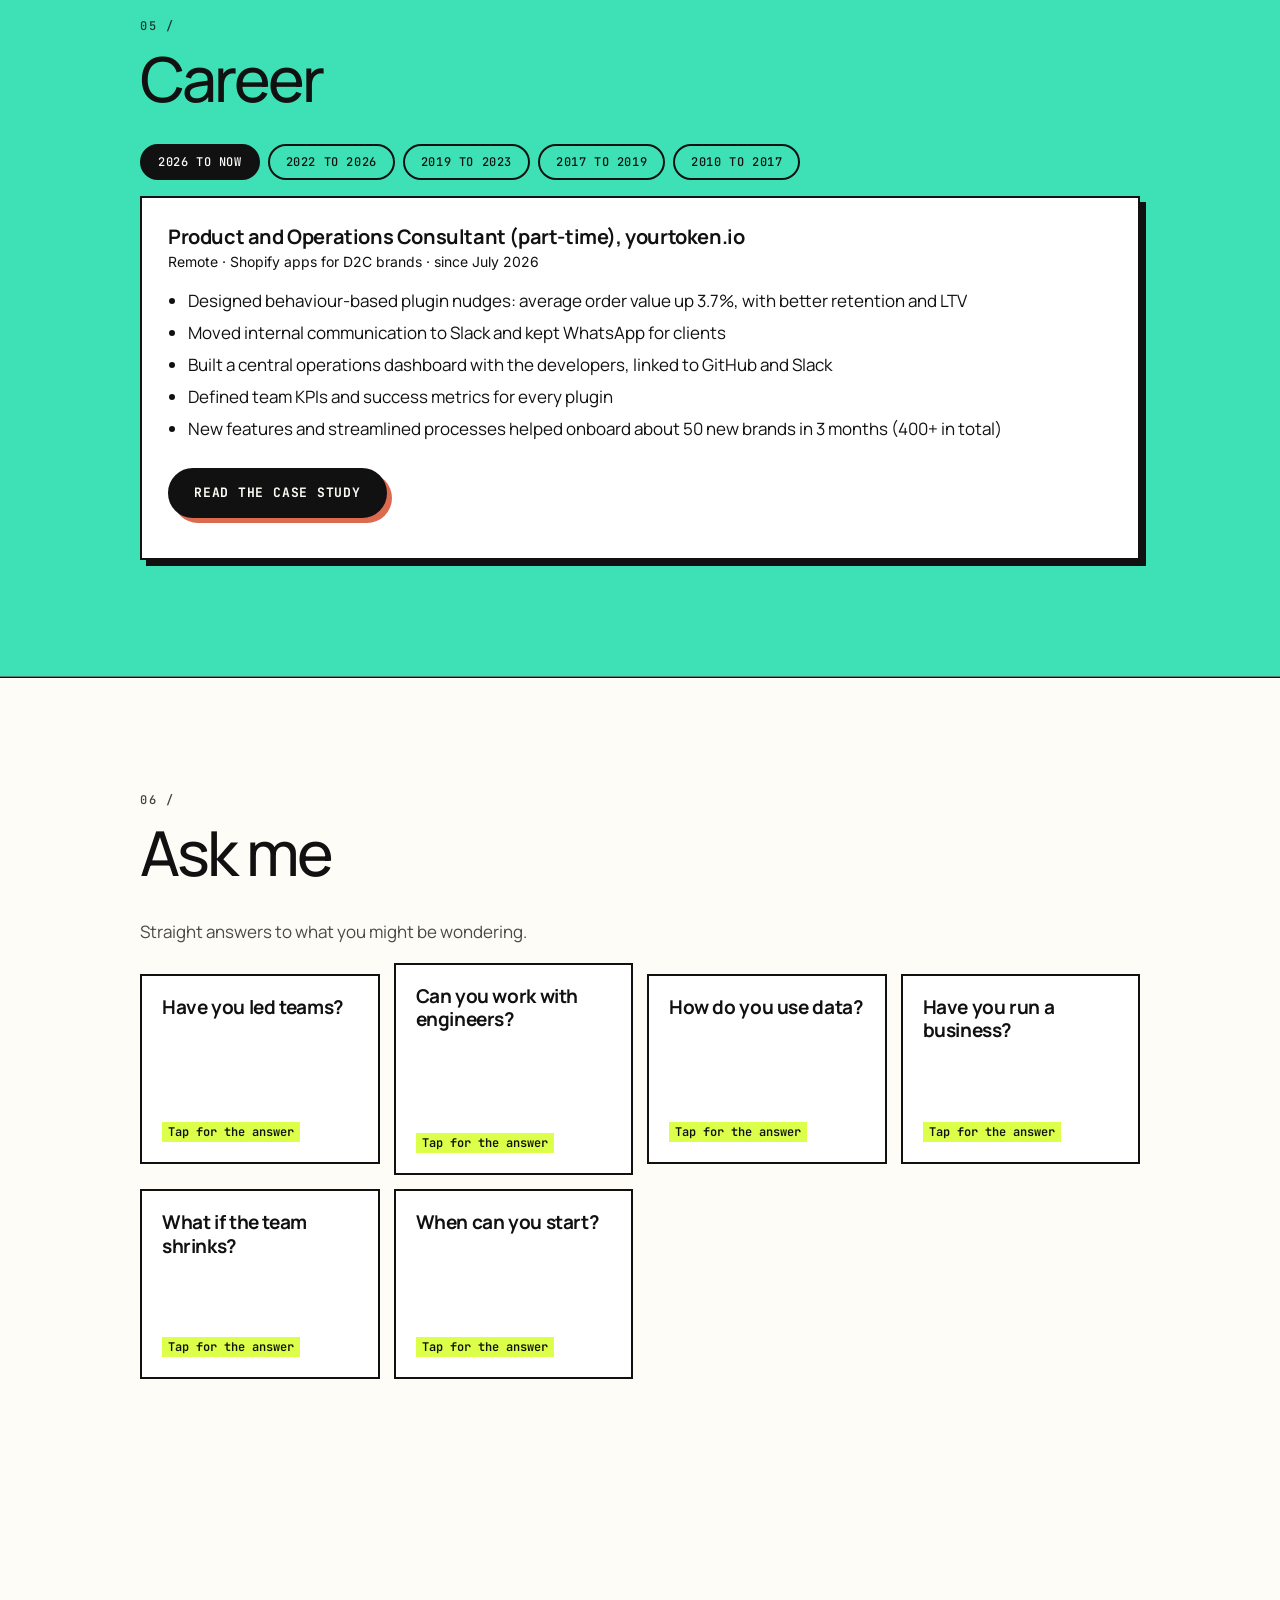
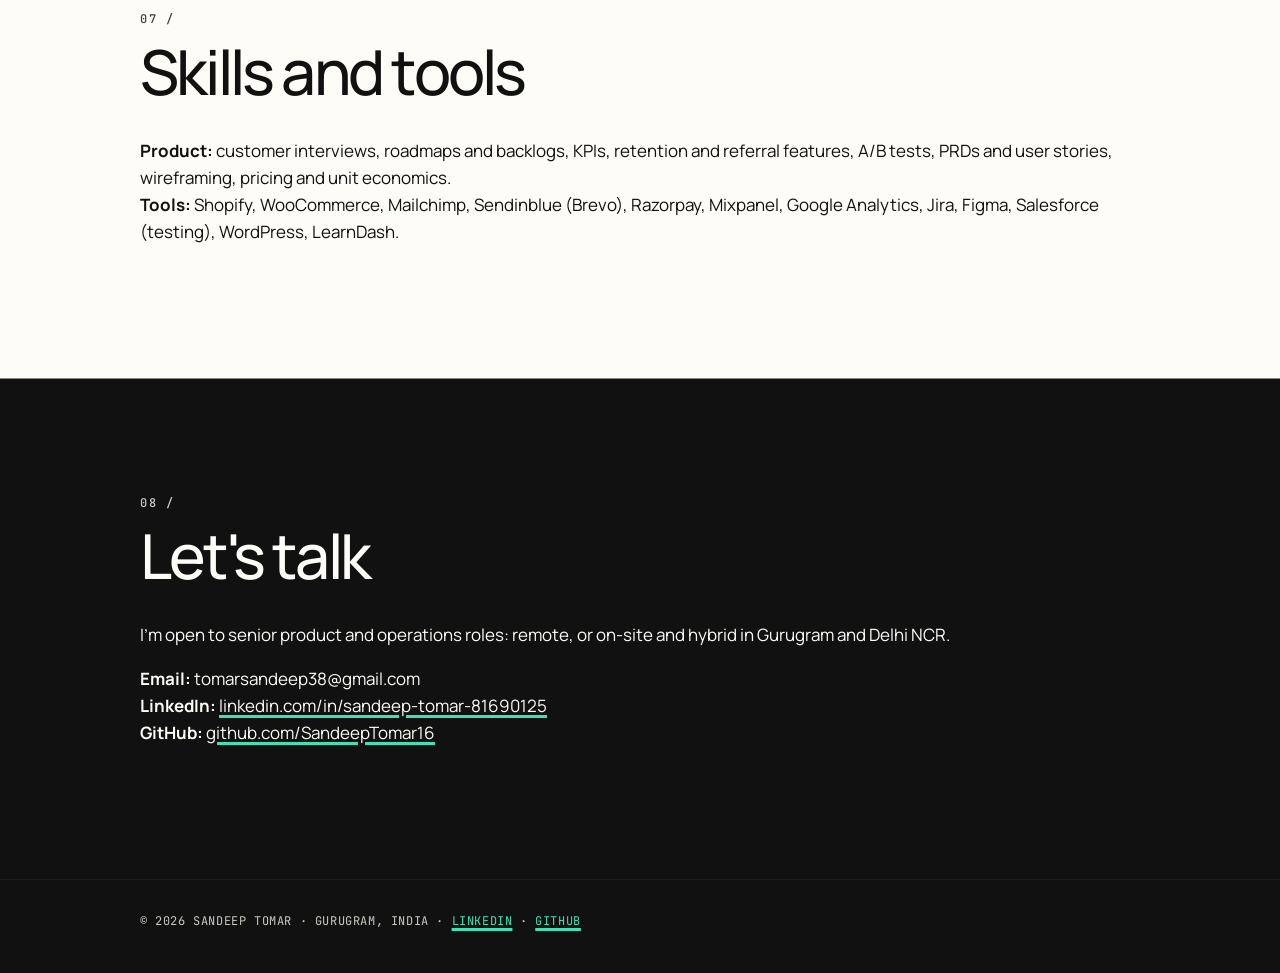
==== commit c6553178: "Remove ticker, soften coral, fix flip-card text, longer sections, fewer colour changes Co-Authored-B" ====
--- a/index.html
+++ b/index.html
@@ -92,17 +92,17 @@
 <div class="wrap"><div class="hero heroflex"><div class="ht"><span class="tag">Open to senior product and operations roles</span><span class="tag">Available within 1 week</span>
 <h1>Products customers want. <span class="hl">Teams that deliver them.</span></h1>
 <p>I'm Sandeep, a founder and product and operations leader. I fix processes, write the SOPs, set up clear communication and KPIs, and turn chaos into a team that ships. I've led teams of up to 18 people plus external experts across content, engineering, marketing and operations. I owned a 57-course EdTech portfolio, founded and ran a consumer marketplace and a Shopify brand, and before product I ran a 60-person team across a 7-ship cruise fleet.</p>
-<a class="btn" href="projects.html">See my work</a><a class="btn alt" href="product.html">What I do</a><a class="btn alt" href="assets/Sandeep_Tomar_Product_Manager_Resume.pdf">Download resume</a></div><img class="hp" src="sandeep.jpg" alt="Sandeep Tomar" width="240" height="240"></div></div><div class="ticker" aria-hidden="true"><div><span>Product</span><span>&#10022;</span><span>Operations</span><span>&#10022;</span><span>Shopify apps</span><span>&#10022;</span><span>EdTech</span><span>&#10022;</span><span>D2C</span><span>&#10022;</span><span>Teams of 18</span><span>&#10022;</span><span>Available within 1 week</span><span>&#10022;</span><span>Product</span><span>&#10022;</span><span>Operations</span><span>&#10022;</span><span>Shopify apps</span><span>&#10022;</span><span>EdTech</span><span>&#10022;</span><span>D2C</span><span>&#10022;</span><span>Teams of 18</span><span>&#10022;</span><span>Available within 1 week</span><span>&#10022;</span></div></div><div class="wrap">
+<a class="btn" href="projects.html">See my work</a><a class="btn alt" href="product.html">What I do</a><a class="btn alt" href="assets/Sandeep_Tomar_Product_Manager_Resume.pdf">Download resume</a></div><img class="hp" src="sandeep.jpg" alt="Sandeep Tomar" width="240" height="240"></div>
 <section><div class="k" style="margin-bottom:14px">Scope at a glance</div><div class="grid">
 <div class="card"><div class="num">8+</div><p>years in product, as a product manager and as a founder</p></div>
 <div class="card"><div class="num">18</div><p>people led at K2U, plus about 8 external experts, and 18 again at Phatse</p></div>
 <div class="card"><div class="num">57</div><p>courses owned end to end at K2U, about 45 launched by me</p></div>
 <div class="card"><div class="num">60</div><p>people led across a 7-ship fleet at Carnival UK</p></div></div></section>
-<section class="bg bg-p"><h2>How I lead</h2><div class="grid">
+<section><h2>How I lead</h2><div class="grid">
 <div class="card"><h3>Set direction</h3><p>I set the roadmap and priorities from what customers tell me and what the numbers show, and I define the KPIs for every product at launch.</p></div>
 <div class="card"><h3>Build the system</h3><p>I write the procedures, onboarding and tooling that let a team run without me. At K2U that took onboarding from about 3 weeks to about 1.</p></div>
 <div class="card"><h3>Deliver across teams</h3><p>I bring engineering, content, experts, marketing and management to one plan, and I automate the repeat work so people spend time on judgement.</p></div></div></section>
-<section class="bg bg-b"><h2>On my desk</h2><div class="desk" id="desk">
+<section class="bg bg-p"><h2>On my desk</h2><div class="desk" id="desk">
 <div class="note y" style="left:4%;top:6%;transform:rotate(-4deg)" data-href="case-k2u-dashboard.html"><span class="big">24%</span>higher course completion<small>learner dashboard, K2U</small></div>
 <div class="note g" style="left:30%;top:34%;transform:rotate(3deg)"><span class="big">8 : 1</span>commission to acquisition cost<small>Phatse referral reward</small></div>
 <div class="note p" style="left:58%;top:6%;transform:rotate(5deg)">I talk to customers first, then check what I hear against the data.</div>
@@ -122,7 +122,7 @@
 function end(){if(!drag)return;drag=false;if(moved<6&&n.dataset.href){location.href=n.dataset.href;}n.style.transform=n.style.transform.replace(' scale(1.04)','');}
 n.addEventListener('pointerup',end);n.addEventListener('pointercancel',end);});})();
 </script>
-<section class="bg bg-o"><h2>Why teams hire me</h2><div class="grid">
+<section class="bg bg-p tilt"><h2>Why teams hire me</h2><div class="grid">
 <div class="card"><h3>I have been the founder</h3><p>I built and ran my own company: the product, a team of 18, the growth engine and the revenue coming in. I think like an owner because I have been one.</p></div>
 <div class="card"><h3>I lead teams, not just tasks</h3><p>I have led teams of 18 twice and 60 across a cruise fleet. I delegate clearly, set the bar, and build procedures so the team runs without me.</p></div>
 <div class="card"><h3>I decide with data</h3><p>From referral economics to churn and completion, every big call I make starts with the numbers and a conversation with the customer.</p></div></div></section>
@@ -131,14 +131,14 @@
 <a class="card" href="case-phatse.html"><span class="tag">Founder</span><h3>Phatse</h3><p>Founded and ran a party marketplace: 600K rupees in 2 months, an 8:1 referral payback, churn down 22%.</p></a>
 <a class="card" href="case-k2u-dashboard.html"><span class="tag">EdTech</span><h3>Learner progress dashboard</h3><p>Led from learner interviews to build. Course completion up 24%.</p></a>
 <a class="card" href="case-automation.html"><span class="tag">Operations</span><h3>Automation at K2U</h3><p>Course updates in 30-45 days, not 80-90. Expert reporting from 1 hour to 15 minutes.</p></a></div></section>
-<section class="bg bg-k"><div class="k" style="margin-bottom:14px">Results</div><div class="grid">
+<section class="bg bg-g"><div class="k" style="margin-bottom:14px">Results</div><div class="grid">
 <div class="card"><div class="num">24%</div><p>higher course completion after the learner progress dashboard (K2U)</p></div>
 <div class="card"><div class="num">600K</div><p>rupees in bookings in the first 2 months of Phatse</p></div>
 <div class="card"><div class="num">22%</div><p>lower churn after Mailchimp email journeys (Phatse)</p></div>
 <div class="card"><div class="num">30-45 days</div><p>to update courses after Salesforce releases, down from 80-90 (K2U)</p></div></div></section>
 <section class="bg bg-g"><h2>Career</h2><div class="tl" role="tablist"><button role="tab" aria-selected="true" aria-controls="tl-yt">2026 to now</button><button role="tab" aria-selected="false" aria-controls="tl-k2u">2022 to 2026</button><button role="tab" aria-selected="false" aria-controls="tl-phatse">2019 to 2023</button><button role="tab" aria-selected="false" aria-controls="tl-sf">2017 to 2019</button><button role="tab" aria-selected="false" aria-controls="tl-cuk">2010 to 2017</button></div><div class="tlp" id="tl-yt" role="tabpanel"><h3>Product and Operations Consultant (part-time), yourtoken.io</h3><div class="d" style="color:var(--muted);font:14px Inter,sans-serif;margin-bottom:8px">Remote &middot; Shopify apps for D2C brands &middot; since July 2026</div><ul><li>Designed behaviour-based plugin nudges: average order value up 3.7%, with better retention and LTV</li><li>Moved internal communication to Slack and kept WhatsApp for clients</li><li>Built a central operations dashboard with the developers, linked to GitHub and Slack</li><li>Defined team KPIs and success metrics for every plugin</li><li>New features and streamlined processes helped onboard about 50 new brands in 3 months (400+ in total)</li></ul><a class=btn alt href=case-yourtoken.html>Read the case study</a></div><div class="tlp" id="tl-k2u" role="tabpanel" hidden><h3>Product Manager, K2 Partnering Solutions (K2U)</h3><div class="d" style="color:var(--muted);font:14px Inter,sans-serif;margin-bottom:8px">Remote &middot; US and UK learners and B2B clients</div><ul><li>Led the learning products business: a 57-course portfolio, about 45 launches</li><li>Team of 18 (15 content, 3 project managers) plus about 8 external experts</li><li>Learner dashboard: course completion up 24%</li><li>Release-notes workflow: updates in 30-45 days, not 80-90</li><li>Revenue-sharing tool: expert reporting from 1 hour to 15 minutes</li></ul><a class=btn alt href=case-k2u-dashboard.html>Read the case study</a></div><div class="tlp" id="tl-phatse" role="tabpanel" hidden><h3>Founder and CEO, Phatse (Celebratious)</h3><div class="d" style="color:var(--muted);font:14px Inter,sans-serif;margin-bottom:8px">Gurgaon</div><ul><li>Founded and ran an online party marketplace, and the Shopify brand Boxyt</li><li>Team of 18: 8 engineers, 5 sales and marketing, 5 interns</li><li>600K rupees in bookings in the first 2 months; 8:1 referral payback; churn down 22%</li><li>Top 25 startups, BITS Pilani Entrepreneurship Conclave 2021</li></ul><a class=btn alt href=case-phatse.html>Read the case study</a></div><div class="tlp" id="tl-sf" role="tabpanel" hidden><h3>Product Manager, SearchFinn Inc.</h3><div class="d" style="color:var(--muted);font:14px Inter,sans-serif;margin-bottom:8px">Makati, Philippines</div><ul><li>Worked with engineers on a React rebuild that cut load time by 40%</li><li>Wireframes and prototypes with design and engineering</li></ul></div><div class="tlp" id="tl-cuk" role="tabpanel" hidden><h3>F&amp;B Supervisor, Carnival UK (P&amp;O Cruises)</h3><div class="d" style="color:var(--muted);font:14px Inter,sans-serif;margin-bottom:8px">Southampton, UK</div><ul><li>Led a 60-person dining team across a 7-ship fleet</li><li>Managed Marco Pierre White&rsquo;s onboard restaurant; NPS above 80 on 85%+ of cruises</li><li>Ran event logistics and trained new joiners</li></ul></div></section><section><h2>Ask me</h2><p style="color:var(--muted)">Straight answers to what you might be wondering.</p><div class="grid"><button class="flip" aria-pressed="false"><div class="in"><div class="fc"><h3>Have you led teams?</h3><small>Tap for the answer</small></div><div class="bc">Yes. 18 people at K2U plus about 8 experts, 18 at Phatse, and 60 across 7 ships at Carnival UK.</div></div></button><button class="flip" aria-pressed="false"><div class="in"><div class="fc"><h3>Can you work with engineers?</h3><small>Tap for the answer</small></div><div class="bc">I write the requirements and wireframes, settle the trade-offs and sign off the build. Engineering built my dashboard, the release-notes workflow and the revenue-sharing tool.</div></div></button><button class="flip" aria-pressed="false"><div class="in"><div class="fc"><h3>How do you use data?</h3><small>Tap for the answer</small></div><div class="bc">KPIs set at launch, Mixpanel funnels, A/B tests and unit economics. My referral reward paid back about 8 to 1.</div></div></button><button class="flip" aria-pressed="false"><div class="in"><div class="fc"><h3>Have you run a business?</h3><small>Tap for the answer</small></div><div class="bc">I founded Phatse and ran it for 3 years: 600K rupees in bookings in the first 2 months, and a Top 25 startup at BITS Pilani 2021.</div></div></button><button class="flip" aria-pressed="false"><div class="in"><div class="fc"><h3>What if the team shrinks?</h3><small>Tap for the answer</small></div><div class="bc">After an acquisition my team went from 18 to 5. I automated the repeat work and kept delivery going.</div></div></button><button class="flip" aria-pressed="false"><div class="in"><div class="fc"><h3>When can you start?</h3><small>Tap for the answer</small></div><div class="bc">Within 1 week. Remote, or on-site and hybrid in Gurugram and Delhi NCR.</div></div></button></div></section>
-<section class="bg bg-y"><h2>Skills and tools</h2><p><b>Product:</b> customer interviews, roadmaps and backlogs, KPIs, retention and referral features, A/B tests, PRDs and user stories, wireframing, pricing and unit economics.<br><b>Tools:</b> Shopify, WooCommerce, Mailchimp, Sendinblue (Brevo), Razorpay, Mixpanel, Google Analytics, Jira, Figma, Salesforce (testing), WordPress, LearnDash.</p></section>
-<section class="bg bg-b" id="contact"><h2>Let's talk</h2><p>I'm open to senior product and operations roles: remote, or on-site and hybrid in Gurugram and Delhi NCR.</p>
+<section><h2>Skills and tools</h2><p><b>Product:</b> customer interviews, roadmaps and backlogs, KPIs, retention and referral features, A/B tests, PRDs and user stories, wireframing, pricing and unit economics.<br><b>Tools:</b> Shopify, WooCommerce, Mailchimp, Sendinblue (Brevo), Razorpay, Mixpanel, Google Analytics, Jira, Figma, Salesforce (testing), WordPress, LearnDash.</p></section>
+<section class="bg bg-k" id="contact"><h2>Let's talk</h2><p>I'm open to senior product and operations roles: remote, or on-site and hybrid in Gurugram and Delhi NCR.</p>
 <p><b>Email:</b> tomarsandeep38@gmail.com<br><b>LinkedIn:</b> <a href="https://www.linkedin.com/in/sandeep-tomar-81690125">linkedin.com/in/sandeep-tomar-81690125</a><br><b>GitHub:</b> <a href="https://github.com/SandeepTomar16">github.com/SandeepTomar16</a></p></section></div>
 <script>
 (function(){var rm=window.matchMedia&&matchMedia('(prefers-reduced-motion: reduce)').matches;
--- a/theme.css
+++ b/theme.css
@@ -1,7 +1,7 @@
 /* Theme: cream paper, black outlines, flat colour bands, pill buttons with offset shadows,
    mono labels, sticky notes on a grid board. Loaded after each page's own styles. */
 :root{--bg:#fdfcf6;--fg:#111111;--muted:#4b4b44;--card:#ffffff;--line:#111111;--ink:#111111;
---g:#3ee0b5;--o:#ff5a36;--p:#b8a9ff;--b:#2962ff;--y:#dcff4a;--accent:#0b8f6c;--accent2:#e8f8f2;--accent3:#2962ff;
+--g:#3ee0b5;--o:#dc6a4f;--p:#b8a9ff;--b:#2962ff;--y:#dcff4a;--accent:#0b8f6c;--accent2:#e8f8f2;--accent3:#2962ff;
 --mono:'JetBrains Mono',ui-monospace,Menlo,Consolas,monospace;--sans:'Manrope','Inter',Arial,sans-serif;color-scheme:light}
 html{background:var(--bg);overflow-x:clip}
 body{background:var(--bg);background-image:none;color:var(--fg);font-family:var(--sans);font-size:17px;line-height:1.6;overflow-x:clip}
@@ -24,19 +24,19 @@
 #prog{background:var(--o);height:4px}
 /* type */
 h1,h2,h3,.num{font-family:var(--sans)}
-.hero{padding:76px 0 56px}
+.hero{padding:96px 0 96px}
 .hero h1{font-size:clamp(42px,8.4vw,88px);line-height:.98;letter-spacing:-.05em;font-weight:500;background:none;-webkit-background-clip:border-box;background-clip:border-box;color:var(--fg);-webkit-text-fill-color:currentColor;animation:none;margin:18px 0 22px;text-wrap:balance}
 .hero h1::after{content:none}
 .hl{color:var(--o);transition:color .25s}.hero h1:hover .hl{color:var(--b)}
 .hero p{font-size:20px;color:var(--muted);max-width:640px}
-h2{font-size:clamp(34px,5.6vw,62px);line-height:1;letter-spacing:-.045em;font-weight:500;margin:0 0 22px;text-wrap:balance}
+h2{font-size:clamp(34px,5.6vw,62px);line-height:1;letter-spacing:-.045em;font-weight:500;margin:0 0 34px;text-wrap:balance}
 h3{font-size:20px;font-weight:700;letter-spacing:-.02em;line-height:1.25}
 .k{font-family:var(--mono);font-size:12px;letter-spacing:.1em;font-weight:500;color:inherit;opacity:.85}
 .k::before{content:none}
 body{counter-reset:sec}
 section>h2::before{counter-increment:sec;content:counter(sec,decimal-leading-zero) ' /';display:block;font:500 12px var(--mono);letter-spacing:.14em;margin-bottom:14px;color:inherit;opacity:.8}
 /* sections as bands */
-section{position:relative;padding:76px 0;border-top:0;clip-path:inset(0 -100vmax)}
+section{position:relative;padding:116px 0;border-top:0;clip-path:inset(0 -100vmax)}
 section::before{content:'';position:absolute;left:-100vmax;right:-100vmax;top:0;height:2px;background:#111}
 section:first-of-type::before{display:none}
 section.bg{background:var(--band);box-shadow:0 0 0 100vmax var(--band);color:var(--fg)}
@@ -75,11 +75,11 @@
 .card:nth-child(4n) .num{background-image:linear-gradient(transparent 64%,#ffb4a2 64%)}
 .card:hover .num{background-image:linear-gradient(transparent 64%,#fff 64%)}
 /* tilted cards in the coral band */
-.bg-o .card:nth-child(1){transform:rotate(-1.4deg);background:var(--bg)}
-.bg-o .card:nth-child(2){transform:rotate(1deg);background:var(--y)}
-.bg-o .card:nth-child(3){transform:rotate(-.6deg);background:#7addd0}
-.bg-o .card{box-shadow:6px 6px 0 #111}
-.bg-o .card:hover{transform:translate(-3px,-3px) rotate(0)}
+.tilt .card:nth-child(1){transform:rotate(-1.4deg);background:var(--bg)}
+.tilt .card:nth-child(2){transform:rotate(1deg);background:var(--y)}
+.tilt .card:nth-child(3){transform:rotate(-.6deg);background:#7addd0}
+.tilt .card{box-shadow:6px 6px 0 #111}
+.tilt .card:hover{transform:translate(-3px,-3px) rotate(0)}
 /* misc components */
 .meta,.flow div,.tlp,.flip .fc,.callout{border-radius:0;border:2px solid #111;background:#fff;color:#111}
 .meta div span,.flow div b{font-family:var(--mono)}
@@ -109,16 +109,18 @@
 .note:active{box-shadow:12px 12px 0 rgba(17,17,17,.3)}
 .note .big{font-family:var(--sans);font-weight:800;letter-spacing:-.04em}
 .note small{font-family:var(--mono);font-size:10.5px;text-transform:uppercase;letter-spacing:.04em;opacity:.8}
-.y{background:var(--y)}.g{background:var(--g)}.p{background:var(--p)}.b{background:#8fb0ff}.o{background:#ff8a6b}
+.y{background:var(--y)}.g{background:var(--g)}.p{background:var(--p)}.b{background:#8fb0ff}.o{background:#f2a68f}
 /* portrait */
 .hp{border-radius:0;border:2px solid #111;padding:0;background:#fff;box-shadow:10px 10px 0 var(--g);animation:none;filter:none;object-fit:cover;width:260px;height:300px}
 @media (max-width:560px){.hp{width:170px;height:200px}}
-/* ticker */
-.ticker{overflow:hidden;background:var(--y);border-block:2px solid #111;white-space:nowrap;padding:14px 0}
-.ticker div{display:inline-block;animation:tick 32s linear infinite;font-family:var(--mono);font-size:17px;text-transform:uppercase;letter-spacing:.05em;color:#111}
-.ticker span{margin:0 18px}
-@keyframes tick{from{transform:translateX(0)}to{transform:translateX(-50%)}}
 /* footer */
 footer{background:#111;color:#c9c9bf;border-top:0;box-shadow:0 0 0 100vmax #111;clip-path:inset(0 -100vmax);font-family:var(--mono);font-size:12px;letter-spacing:.05em;text-transform:uppercase;padding:34px 0 44px}
 footer a{color:var(--g)}
-@media (prefers-reduced-motion:reduce){.ticker div{animation:none}}
+
+/* fewer colour changes: no divider between sections of the same band */
+section:not(.bg)+section:not(.bg)::before,.bg-p+.bg-p::before,.bg-g+.bg-g::before,.bg-k+.bg-k::before{display:none}
+/* flip cards size to their longest face, so text never spills */
+.flip .in{display:grid;min-height:0;height:auto}
+.flip .fc,.flip .bc{position:relative;inset:auto;grid-area:1/1;height:auto;min-height:190px}
+.flip .bc{font-size:15.5px;line-height:1.55}
+@media (max-width:560px){section{padding:76px 0}.hero{padding:56px 0 64px}}
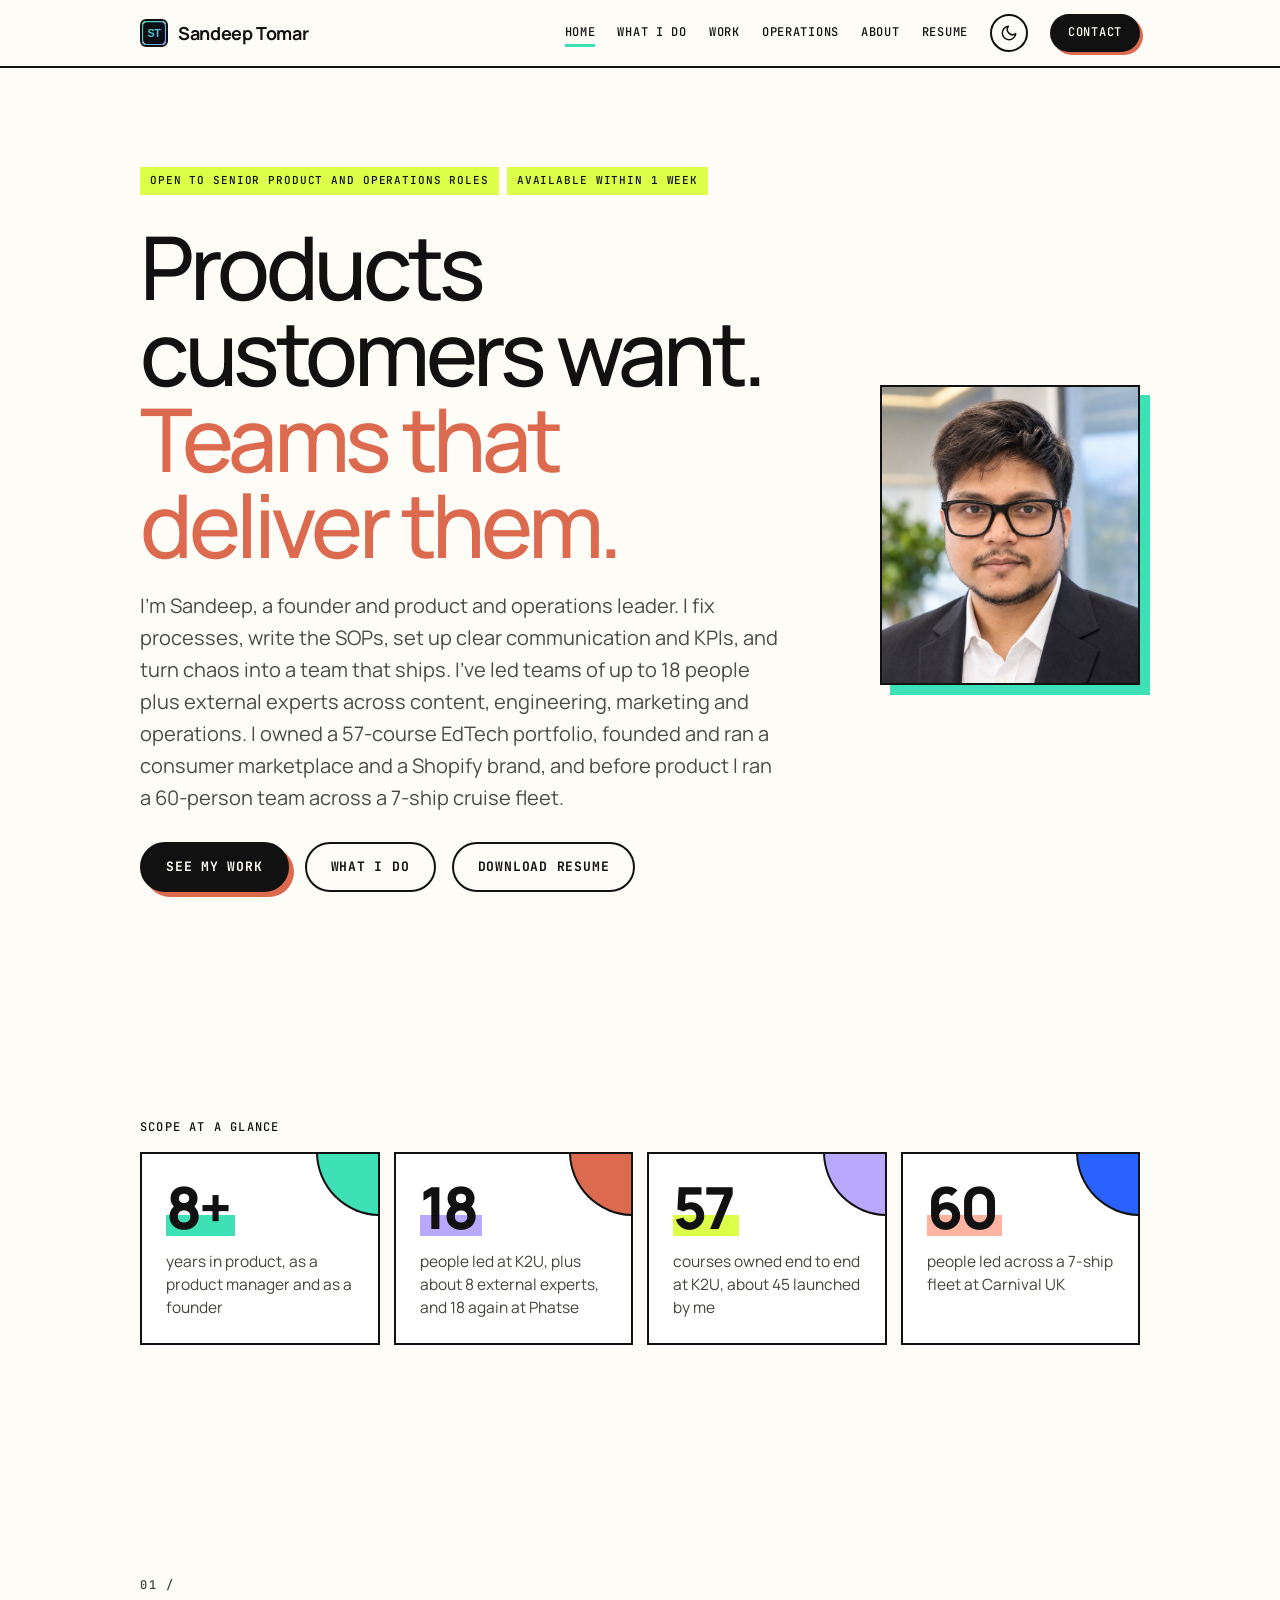
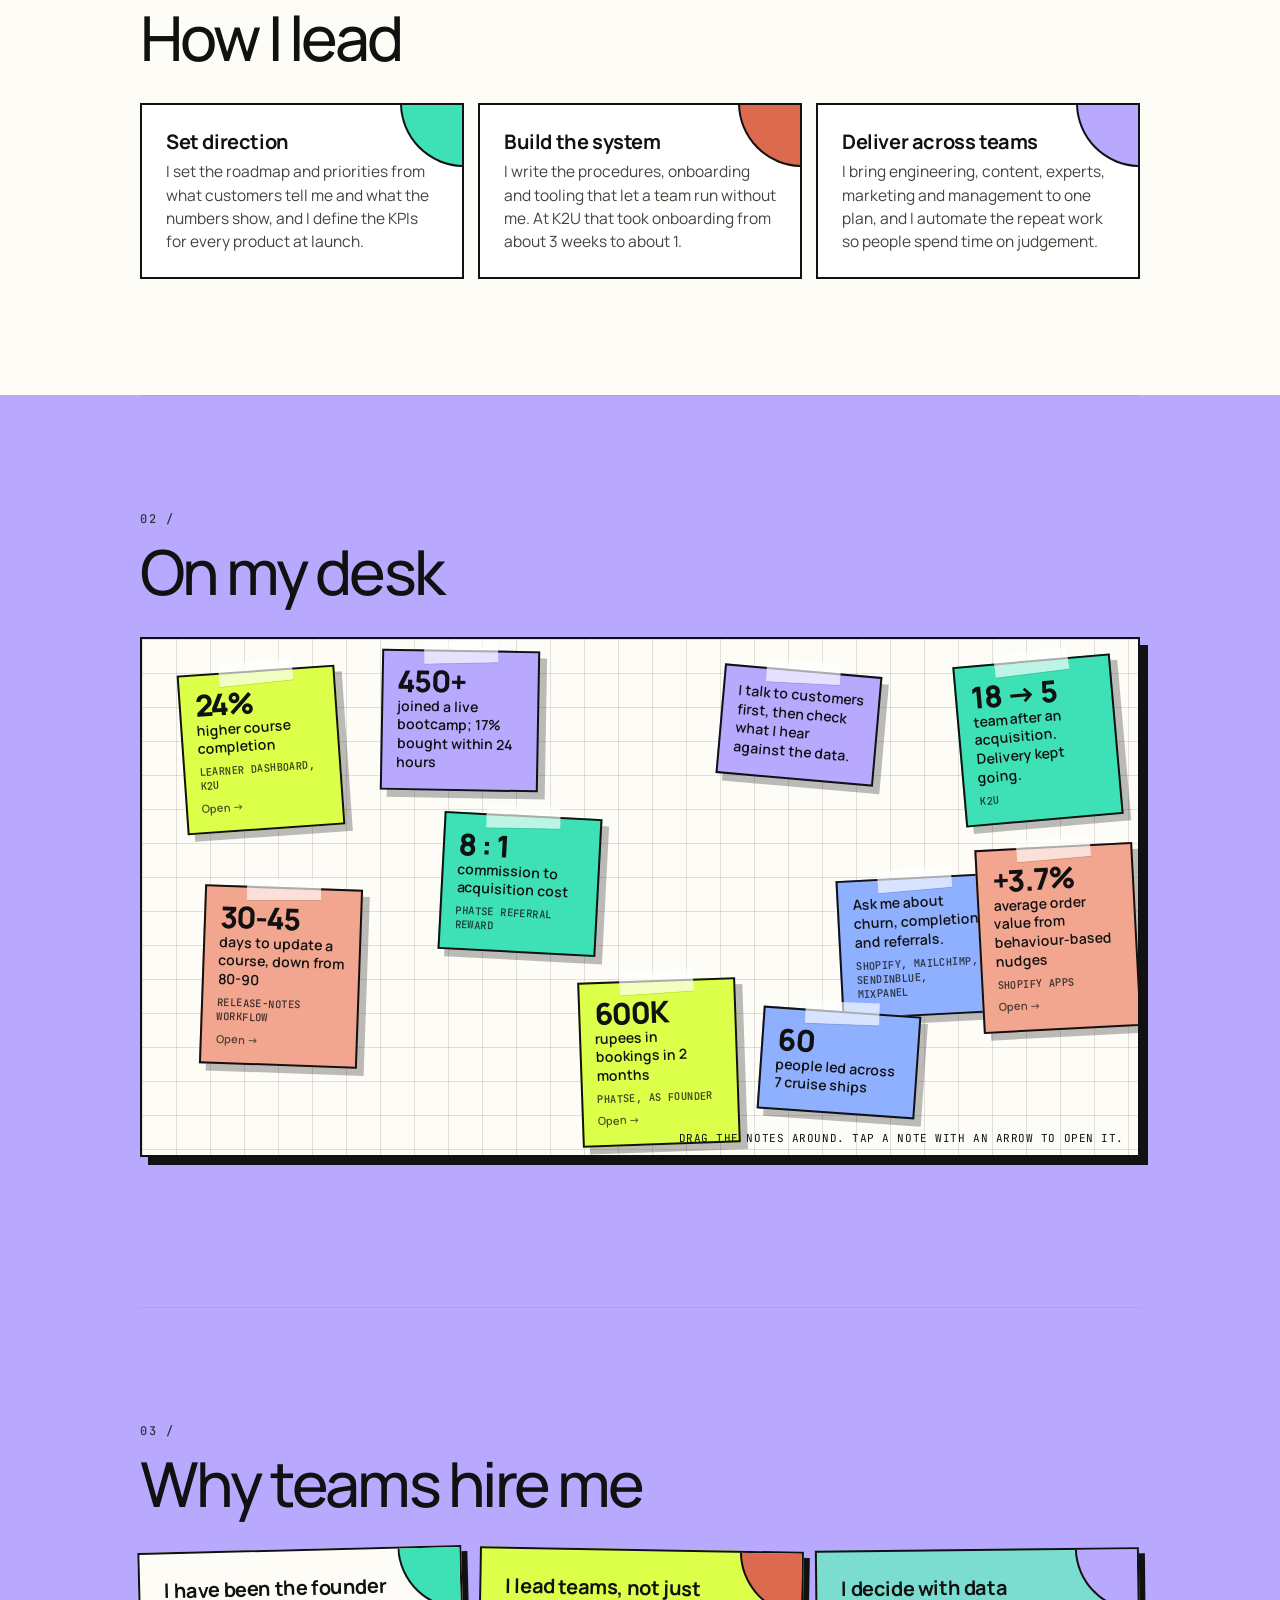
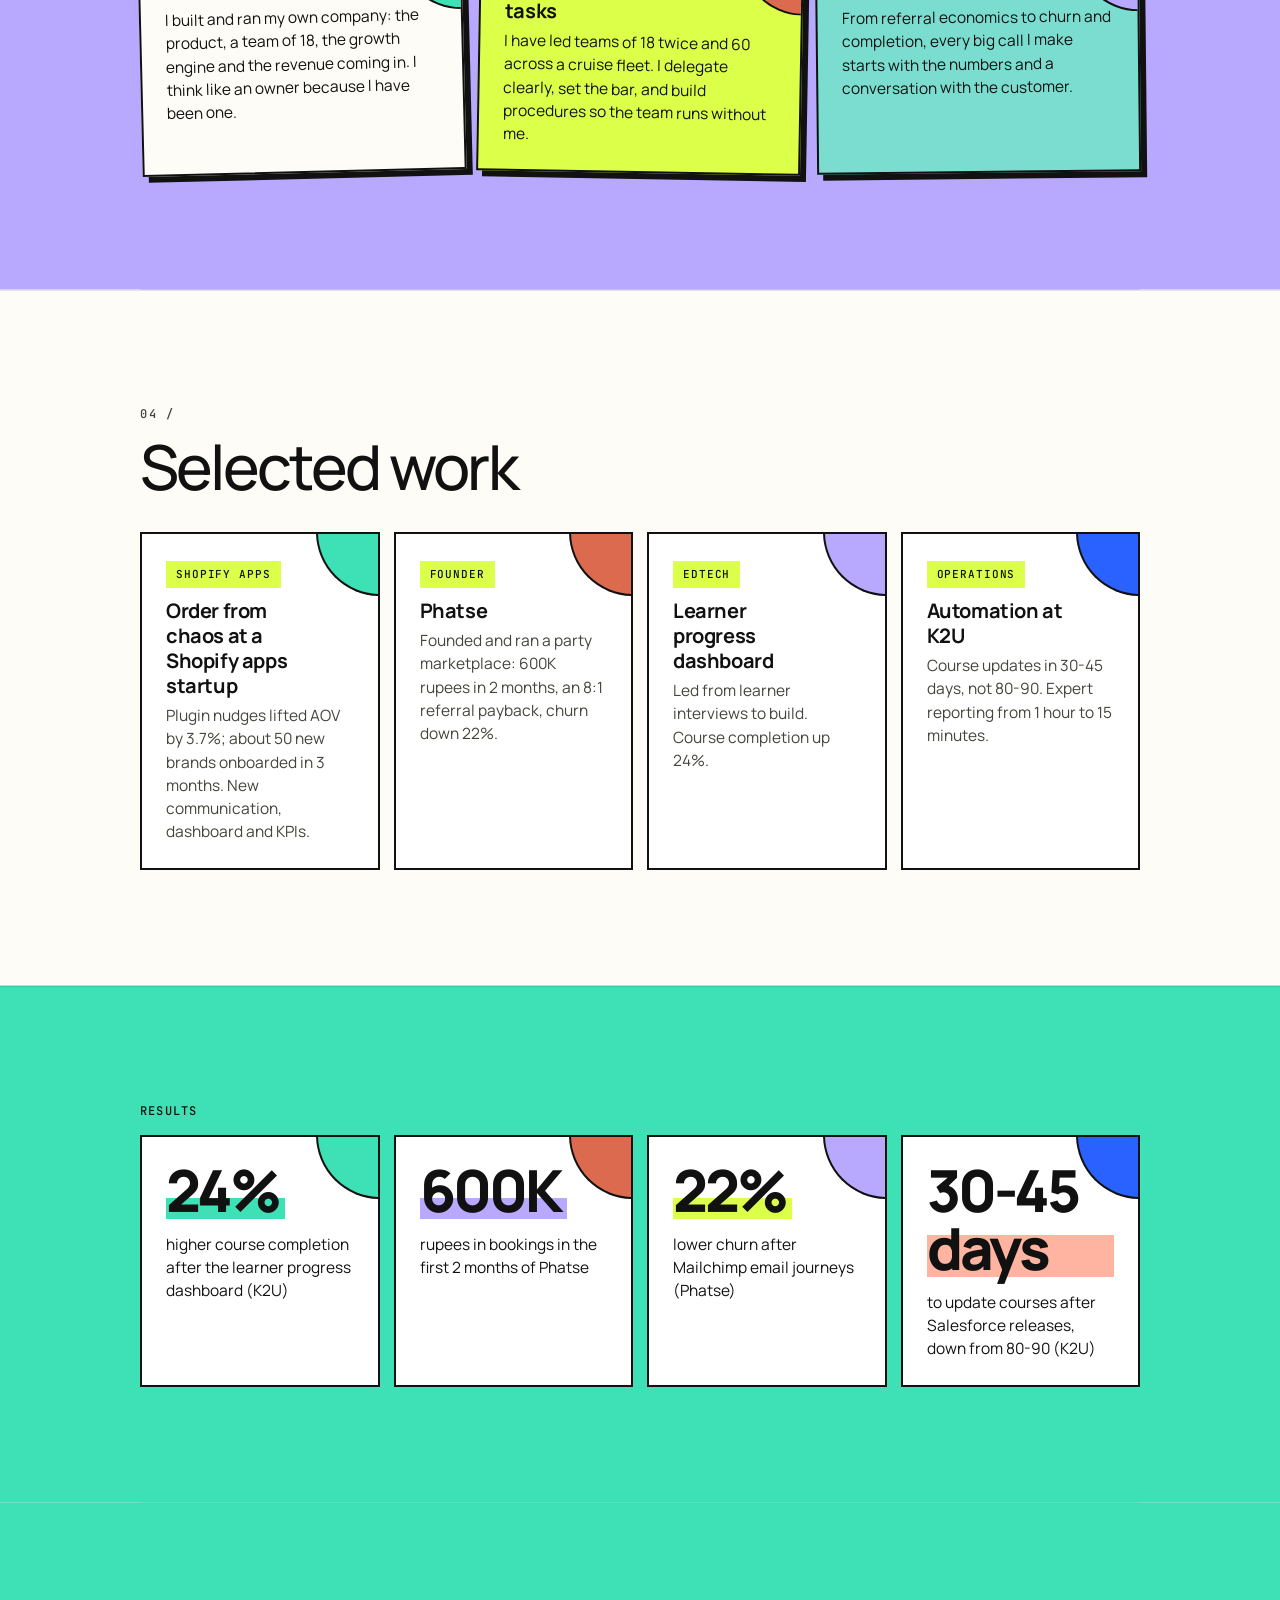
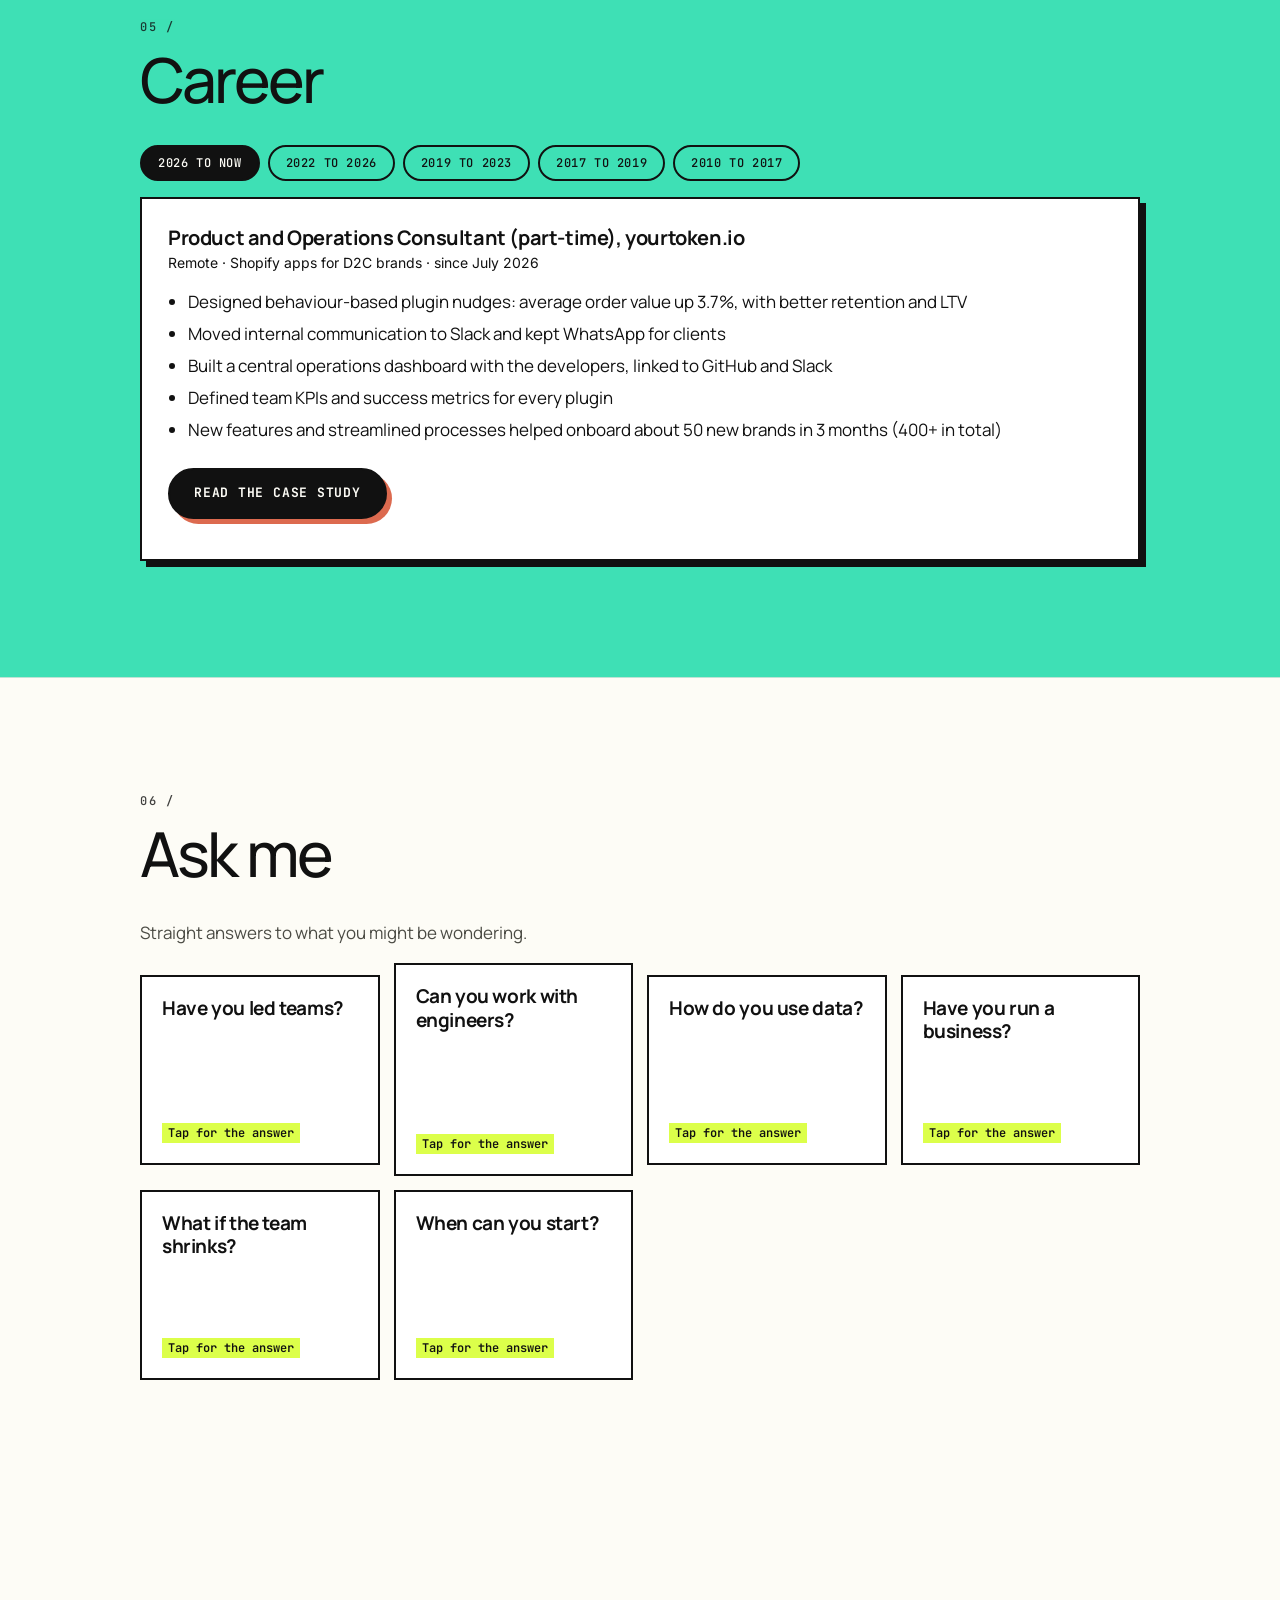
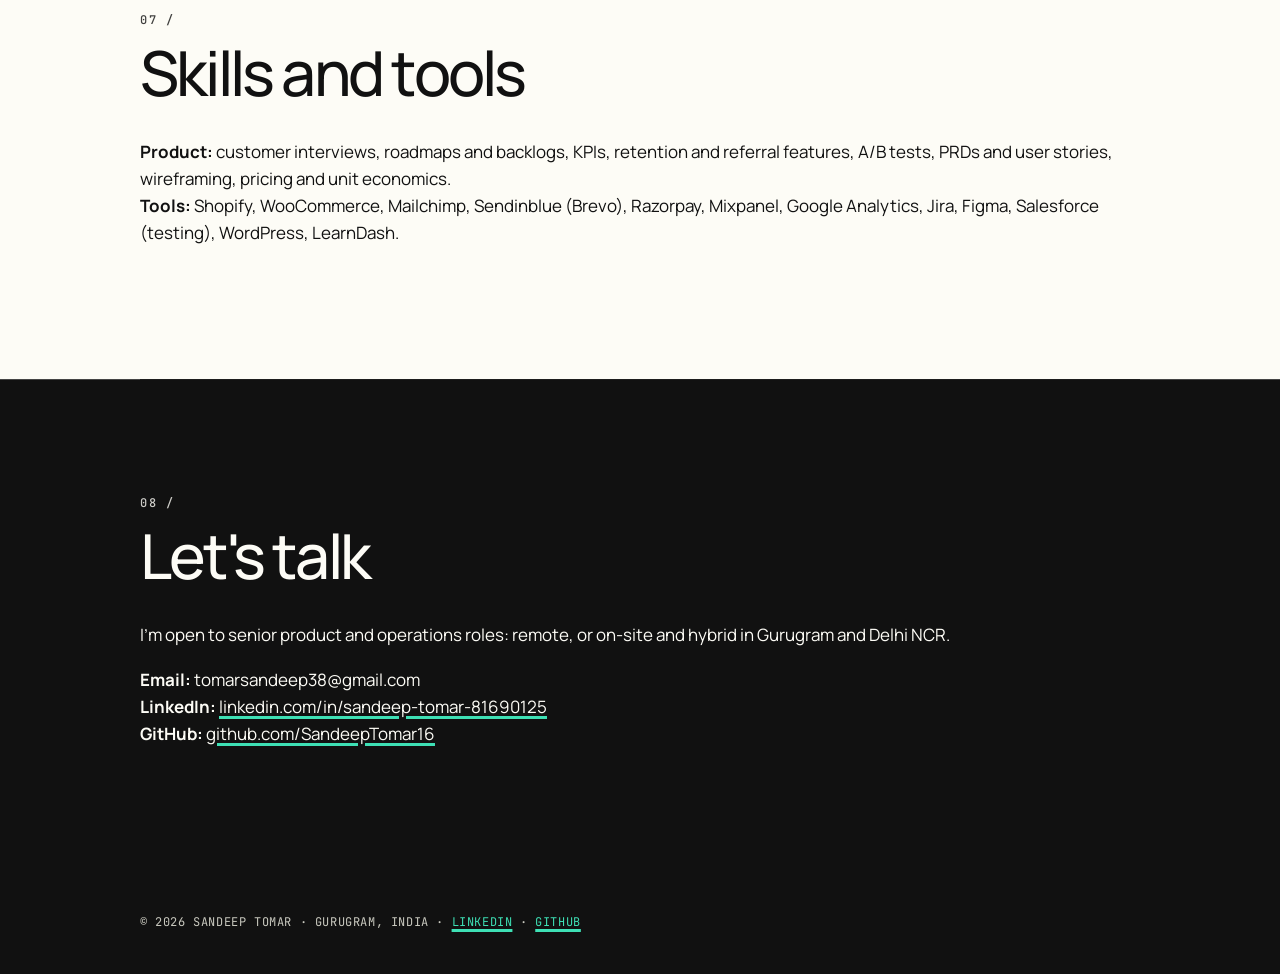
==== commit 2ac0c0e9: "Add night mode toggle with saved choice and dark theme Co-Authored-By: Claude Sonnet 5.5 <noreply@an" ====
--- a/index.html
+++ b/index.html
@@ -87,7 +87,7 @@
 @media (prefers-reduced-motion:reduce){*,*::before,*::after{animation:none!important;transition:none!important}html.js .rv{opacity:1;translate:none}#prog{display:none}}
 
 .heroflex{display:flex;gap:40px;align-items:center;flex-wrap:wrap-reverse}.ht{flex:1 1 440px;min-width:0}.hp{width:240px;height:240px;max-width:100%;border-radius:50%;object-fit:cover;border:5px solid var(--accent);box-shadow:0 0 0 8px rgba(62,224,181,.08),0 20px 40px -12px rgba(62,224,181,.35)}@media (max-width:560px){.hp{width:150px;height:150px}}
-</style><link href="https://fonts.googleapis.com/css2?family=JetBrains+Mono:wght@400;500;700&family=Manrope:wght@400;500;600;700;800&display=swap" rel="stylesheet"><link rel="stylesheet" href="theme.css"></head><body>
+</style><link href="https://fonts.googleapis.com/css2?family=JetBrains+Mono:wght@400;500;700&family=Manrope:wght@400;500;600;700;800&display=swap" rel="stylesheet"><link rel="stylesheet" href="theme.css"><script src="theme.js"></script></head><body>
 <div id="prog"></div><header><div class="wrap nav"><a class="logo" href="index.html" aria-label="Sandeep Tomar, home"><img src="favicon.svg" alt="" width="28" height="28"><b>Sandeep Tomar</b></a><div><a href="index.html" class=on>Home</a><a href="product.html">What I do</a><a href="projects.html">Work</a><a href="operations.html">Operations</a><a href="about.html">About</a><a href="assets/Sandeep_Tomar_Product_Manager_Resume.pdf">Resume</a><a href="index.html#contact">Contact</a></div></div></header>
 <div class="wrap"><div class="hero heroflex"><div class="ht"><span class="tag">Open to senior product and operations roles</span><span class="tag">Available within 1 week</span>
 <h1>Products customers want. <span class="hl">Teams that deliver them.</span></h1>
--- a/theme.css
+++ b/theme.css
@@ -37,7 +37,7 @@
 section>h2::before{counter-increment:sec;content:counter(sec,decimal-leading-zero) ' /';display:block;font:500 12px var(--mono);letter-spacing:.14em;margin-bottom:14px;color:inherit;opacity:.8}
 /* sections as bands */
 section{position:relative;padding:116px 0;border-top:0;clip-path:inset(0 -100vmax)}
-section::before{content:'';position:absolute;left:-100vmax;right:-100vmax;top:0;height:2px;background:#111}
+section::before{content:'';position:absolute;left:-100vmax;right:-100vmax;top:0;height:1px;background:rgba(17,17,17,.1)}
 section:first-of-type::before{display:none}
 section.bg{background:var(--band);box-shadow:0 0 0 100vmax var(--band);color:var(--fg)}
 .bg-p{--band:var(--p)}.bg-o{--band:var(--o)}.bg-g{--band:var(--g)}.bg-y{--band:var(--y)}
@@ -63,7 +63,7 @@
 .card::before{content:none}
 .card::after{content:'';position:absolute;top:-2px;right:-2px;width:62px;height:62px;background:var(--cc,var(--g));border-left:2px solid #111;border-bottom:2px solid #111;border-radius:0 0 0 100%;transition:width .25s,height .25s}
 .card:nth-child(4n+1){--cc:var(--g)}.card:nth-child(4n+2){--cc:var(--o)}.card:nth-child(4n+3){--cc:var(--p)}.card:nth-child(4n){--cc:var(--b)}
-.card:hover,a.card:hover{transform:translate(-3px,-3px);box-shadow:6px 6px 0 #111;background:var(--g);border-color:#111}
+.card:hover,a.card:hover{transform:translate(-3px,-3px);box-shadow:6px 6px 0 #111;background:var(--hv,var(--g));border-color:#111}
 .card:hover::after{width:78px;height:78px}
 .card h3{padding-right:46px;color:#111}
 .card p{color:#44443d;font-size:15.5px}
@@ -124,3 +124,88 @@
 .flip .fc,.flip .bc{position:relative;inset:auto;grid-area:1/1;height:auto;min-height:190px}
 .flip .bc{font-size:15.5px;line-height:1.55}
 @media (max-width:560px){section{padding:76px 0}.hero{padding:56px 0 64px}}
+
+/* each card floods with its own colour on hover */
+.card:nth-child(4n+1){--hv:var(--g)}.card:nth-child(4n+2){--hv:#f2a68f}.card:nth-child(4n+3){--hv:var(--p)}.card:nth-child(4n){--hv:var(--y)}
+.card:nth-child(4n+2):hover .num{background-image:linear-gradient(transparent 64%,#fff 64%)}
+/* tab and chip hover: lift, offset shadow, own colour each */
+.tl button,.toc a{transition:transform .15s,box-shadow .15s,background .2s,color .2s}
+.tl button:hover,.toc a:hover{transform:translate(-2px,-2px);box-shadow:3px 3px 0 #111;color:#111;border-color:#111;background:var(--p)}
+.tl button:nth-child(5n+2):hover,.toc a:nth-child(5n+2):hover{background:var(--y)}
+.tl button:nth-child(5n+3):hover,.toc a:nth-child(5n+3):hover{background:#fff}
+.tl button:nth-child(5n+4):hover,.toc a:nth-child(5n+4):hover{background:#f2a68f}
+.tl button:nth-child(5n):hover,.toc a:nth-child(5n):hover{background:#8fb0ff}
+.tl button:active,.toc a:active{transform:translate(0,0);box-shadow:0 0 0 #111}
+.tl button[aria-selected=true]:hover{background:#111;color:var(--bg)}
+
+/* ---------- night mode toggle button ---------- */
+.tm{display:inline-flex;align-items:center;justify-content:center;width:38px;height:38px;padding:0;border:2px solid currentColor;border-radius:99px;background:transparent;color:var(--fg);cursor:pointer;transition:transform .15s,background .2s,color .2s,box-shadow .15s}
+.tm:hover{background:var(--g);color:#111;border-color:#111;transform:translate(-1px,-1px);box-shadow:3px 3px 0 #111}
+.tm:active{transform:none;box-shadow:none}
+.tm:focus-visible{outline:3px solid var(--b);outline-offset:2px}
+.tm.fl{position:fixed;right:16px;bottom:16px;z-index:20;background:var(--bg)}
+
+/* ---------- night mode ---------- */
+html[data-theme=dark]{--bg:#14130f;--fg:#f4f2e8;--muted:#b9b6a8;--card:#1e1d18;--line:#f4f2e8;--ink:#f4f2e8;--accent:#3ee0b5;--accent2:#12261f;color-scheme:dark}
+html[data-theme=dark] ::selection{background:var(--g);color:#111}
+html[data-theme=dark] section::before{background:rgba(244,242,232,.12)}
+html[data-theme=dark] header{border-bottom-color:#f4f2e8}
+html[data-theme=dark] .logo img{border-color:#f4f2e8}
+html[data-theme=dark] .nav div a:last-child{background:#f4f2e8;color:#14130f}
+html[data-theme=dark] .nav div a:last-child:hover{color:#14130f}
+/* bands: deep versions of the same colours, light text */
+html[data-theme=dark] .bg-p{--band:#2b2549}
+html[data-theme=dark] .bg-g{--band:#0f3a30}
+html[data-theme=dark] .bg-o{--band:#4a2519}
+html[data-theme=dark] .bg-y{--band:#3a3c12}
+html[data-theme=dark] .bg-b{--band:#1c3ba8;--fg:#fff;--muted:#d7defa}
+html[data-theme=dark] .bg-k{--band:#0a0a08;--fg:#f4f2e8;--muted:#b9b6a8}
+html[data-theme=dark] footer{background:#0a0a08;box-shadow:0 0 0 100vmax #0a0a08}
+/* buttons */
+html[data-theme=dark] .btn{background:#f4f2e8;color:#14130f;border-color:#f4f2e8}
+html[data-theme=dark] .btn:hover{background:#f4f2e8;color:#14130f}
+html[data-theme=dark] .btn.alt{background:transparent;color:inherit;border-color:currentColor}
+html[data-theme=dark] .btn.alt:hover{background:var(--g);color:#111;border-color:#111;box-shadow:4px 4px 0 #111}
+html[data-theme=dark] .bg-k .btn,html[data-theme=dark] .bg-b .btn{background:var(--y);color:#111;border-color:#111}
+html[data-theme=dark] .bg-k .btn.alt,html[data-theme=dark] .bg-b .btn.alt{background:transparent;color:inherit;border-color:currentColor}
+/* cards */
+html[data-theme=dark] .card{background:#1e1d18;color:#f4f2e8;border-color:#f4f2e8}
+html[data-theme=dark] .card::after{border-left-color:#f4f2e8;border-bottom-color:#f4f2e8}
+html[data-theme=dark] .card h3,html[data-theme=dark] .num{color:#f4f2e8}
+html[data-theme=dark] .card p{color:#bdbaab}
+html[data-theme=dark] .card:hover,html[data-theme=dark] a.card:hover{background:var(--hv,var(--g));box-shadow:6px 6px 0 #f4f2e8;border-color:#f4f2e8}
+html[data-theme=dark] .card:hover h3,html[data-theme=dark] .card:hover p,html[data-theme=dark] .card:hover .num{color:#111}
+html[data-theme=dark] .num{background-image:linear-gradient(transparent 64%,rgba(62,224,181,.5) 64%)}
+html[data-theme=dark] .card:nth-child(4n+2) .num{background-image:linear-gradient(transparent 64%,rgba(184,169,255,.5) 64%)}
+html[data-theme=dark] .card:nth-child(4n+3) .num{background-image:linear-gradient(transparent 64%,rgba(220,255,74,.4) 64%)}
+html[data-theme=dark] .card:nth-child(4n) .num{background-image:linear-gradient(transparent 64%,rgba(255,180,162,.5) 64%)}
+html[data-theme=dark] .card:hover .num{background-image:linear-gradient(transparent 64%,#fff 64%)!important}
+html[data-theme=dark] .card .tag{color:#111}
+html[data-theme=dark] .tilt .card:nth-child(1){background:#14130f}
+html[data-theme=dark] .tilt .card:nth-child(2){background:#3a3c12}
+html[data-theme=dark] .tilt .card:nth-child(3){background:#0f3a30}
+html[data-theme=dark] .tilt .card{box-shadow:6px 6px 0 #f4f2e8}
+html[data-theme=dark] .tilt .card:hover{background:var(--hv,var(--g))}
+/* panels, tables, callouts, flip cards */
+html[data-theme=dark] .meta,html[data-theme=dark] .flow div,html[data-theme=dark] .tlp,html[data-theme=dark] .flip .fc,html[data-theme=dark] .tbl{background:#1e1d18;color:#f4f2e8;border-color:#f4f2e8}
+html[data-theme=dark] .meta,html[data-theme=dark] .tlp{box-shadow:6px 6px 0 #f4f2e8}
+html[data-theme=dark] .tlp .d,html[data-theme=dark] .tlp li{color:#f4f2e8!important}
+html[data-theme=dark] .callout{background:#3a3c12;color:#f4f2e8;border-color:#f4f2e8;border-left-color:#f4f2e8}
+html[data-theme=dark] .callout b,html[data-theme=dark] .callout p,html[data-theme=dark] .callout li{color:#f4f2e8}
+html[data-theme=dark] .flow div b{color:#111}
+html[data-theme=dark] .flip .bc{border-color:#f4f2e8}
+html[data-theme=dark] .flip:hover .fc{box-shadow:5px 5px 0 #f4f2e8}
+html[data-theme=dark] .tbl th{color:#111;border-bottom-color:#111}
+html[data-theme=dark] .tbl td{border-bottom-color:rgba(244,242,232,.2);color:#f4f2e8}
+html[data-theme=dark] .tbl td:last-child{color:#f4f2e8}
+/* tabs and chips */
+html[data-theme=dark] .tl button[aria-selected=true],html[data-theme=dark] .tl button[aria-selected=true]:hover{background:#f4f2e8;color:#14130f;border-color:#f4f2e8}
+html[data-theme=dark] .bg-k .tl button[aria-selected=true]{background:var(--y);color:#111}
+html[data-theme=dark] .tl button:hover,html[data-theme=dark] .toc a:hover{box-shadow:3px 3px 0 #f4f2e8}
+/* sticky-note board and portrait */
+html[data-theme=dark] .desk{border-color:#f4f2e8;background-image:linear-gradient(rgba(244,242,232,.1) 1px,transparent 1px),linear-gradient(90deg,rgba(244,242,232,.1) 1px,transparent 1px);box-shadow:8px 8px 0 #f4f2e8}
+html[data-theme=dark] .desk .hint{color:#f4f2e8}
+html[data-theme=dark] .note{box-shadow:7px 7px 0 rgba(0,0,0,.55)}
+html[data-theme=dark] .hp{border-color:#f4f2e8}
+html[data-theme=dark] .tm{color:var(--fg)}
+html[data-theme=dark] .tm:hover{color:#111}
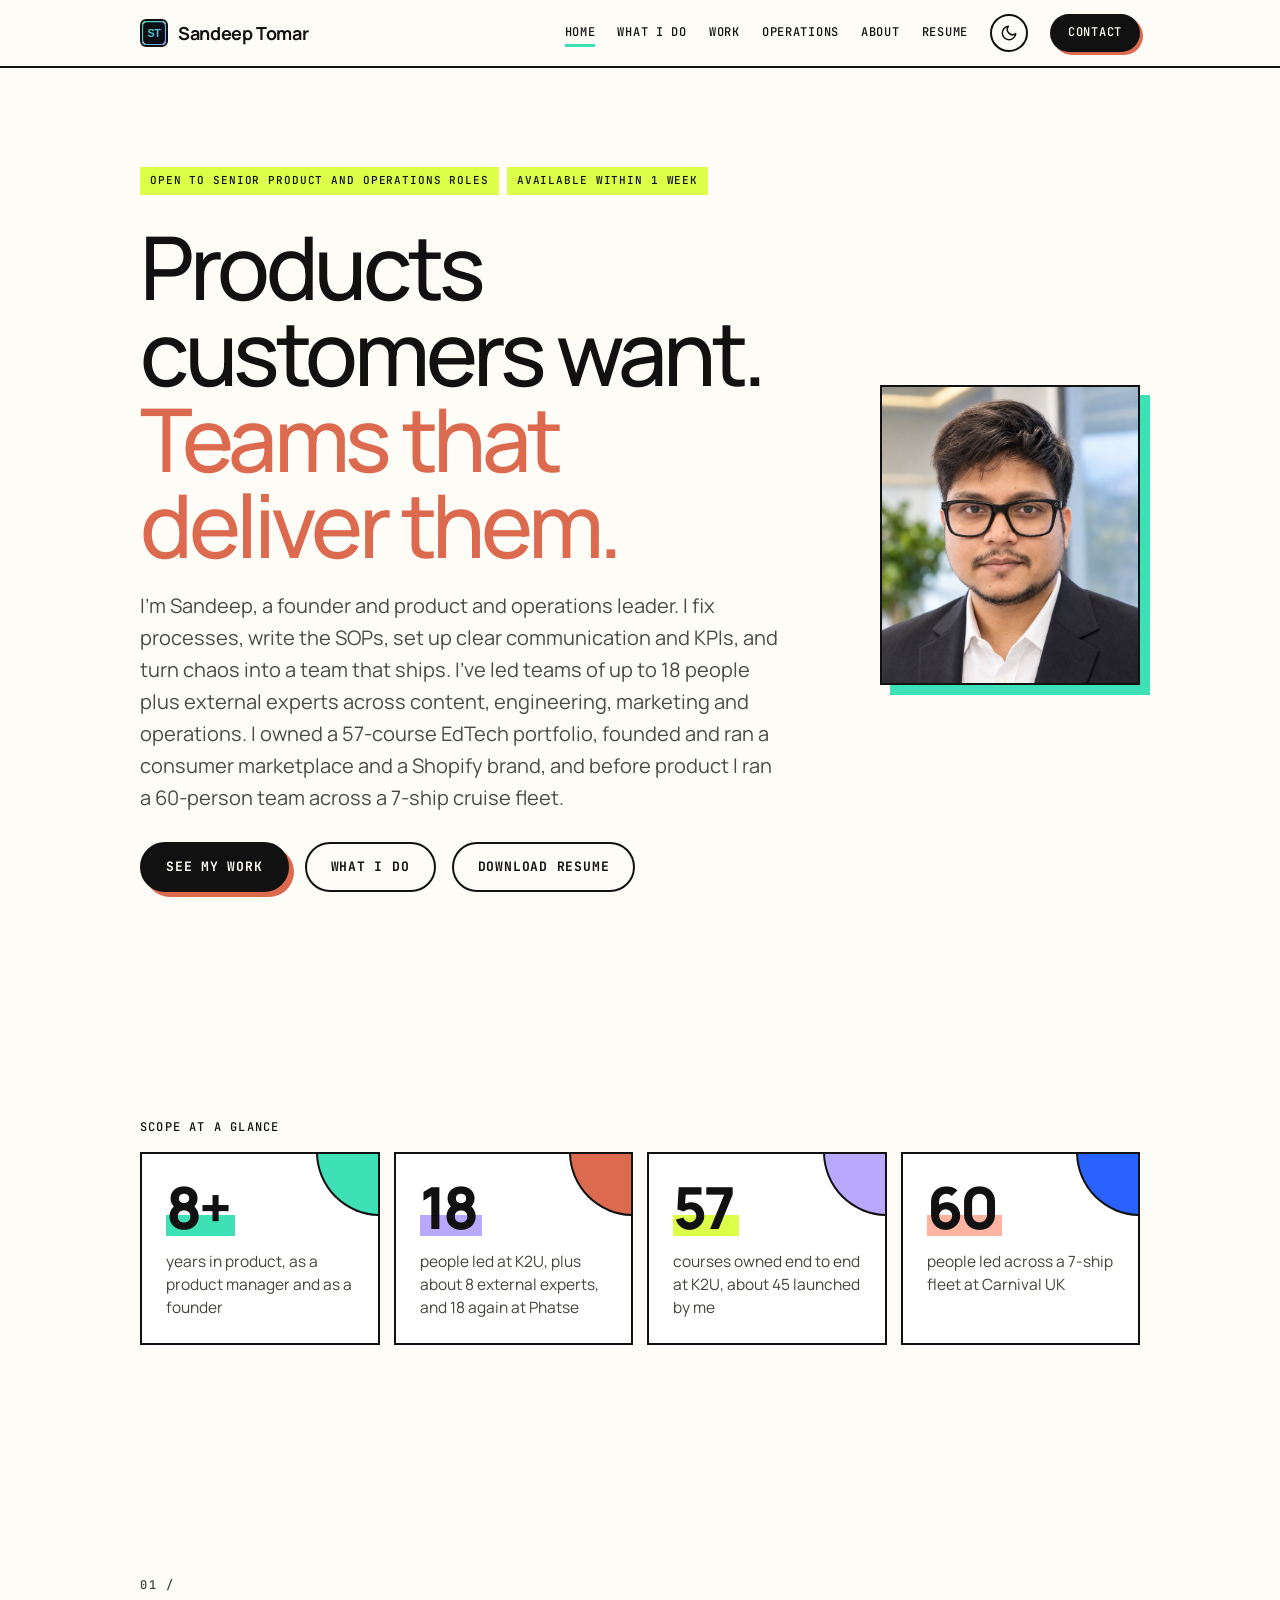
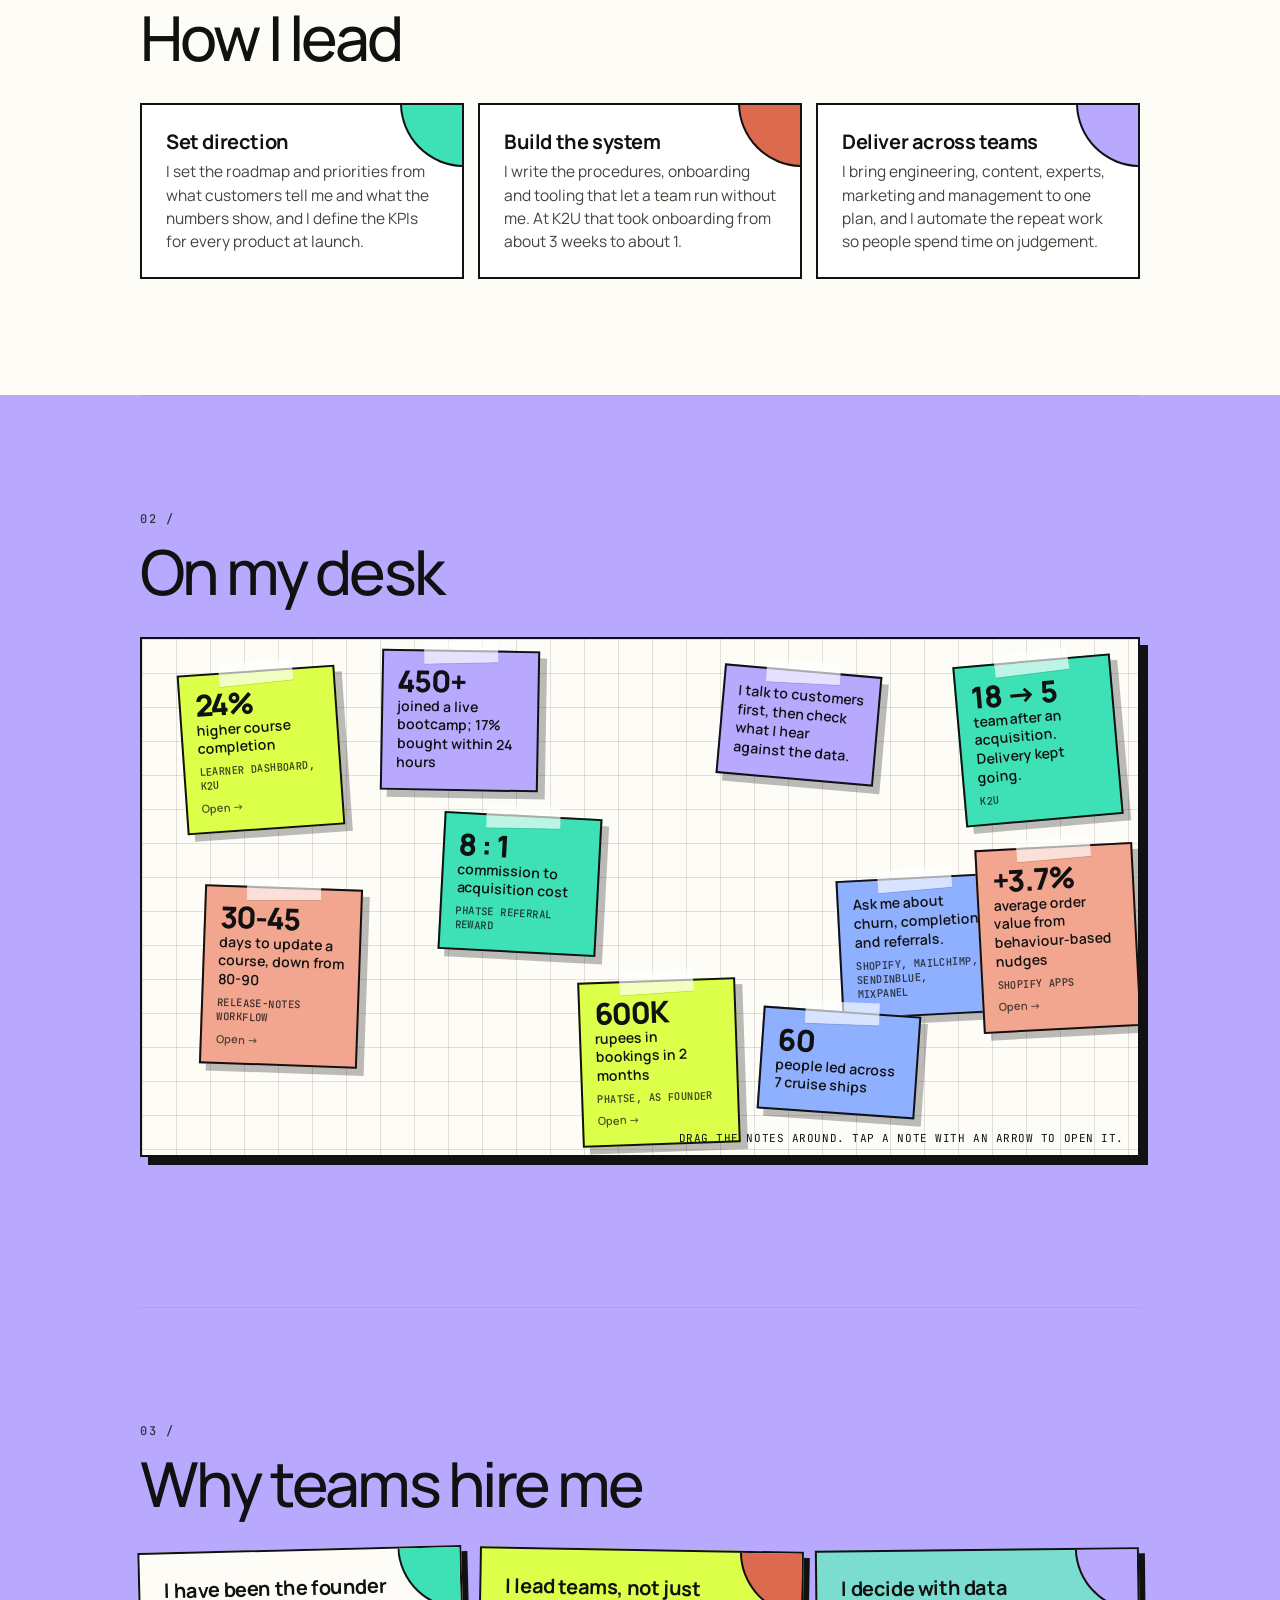
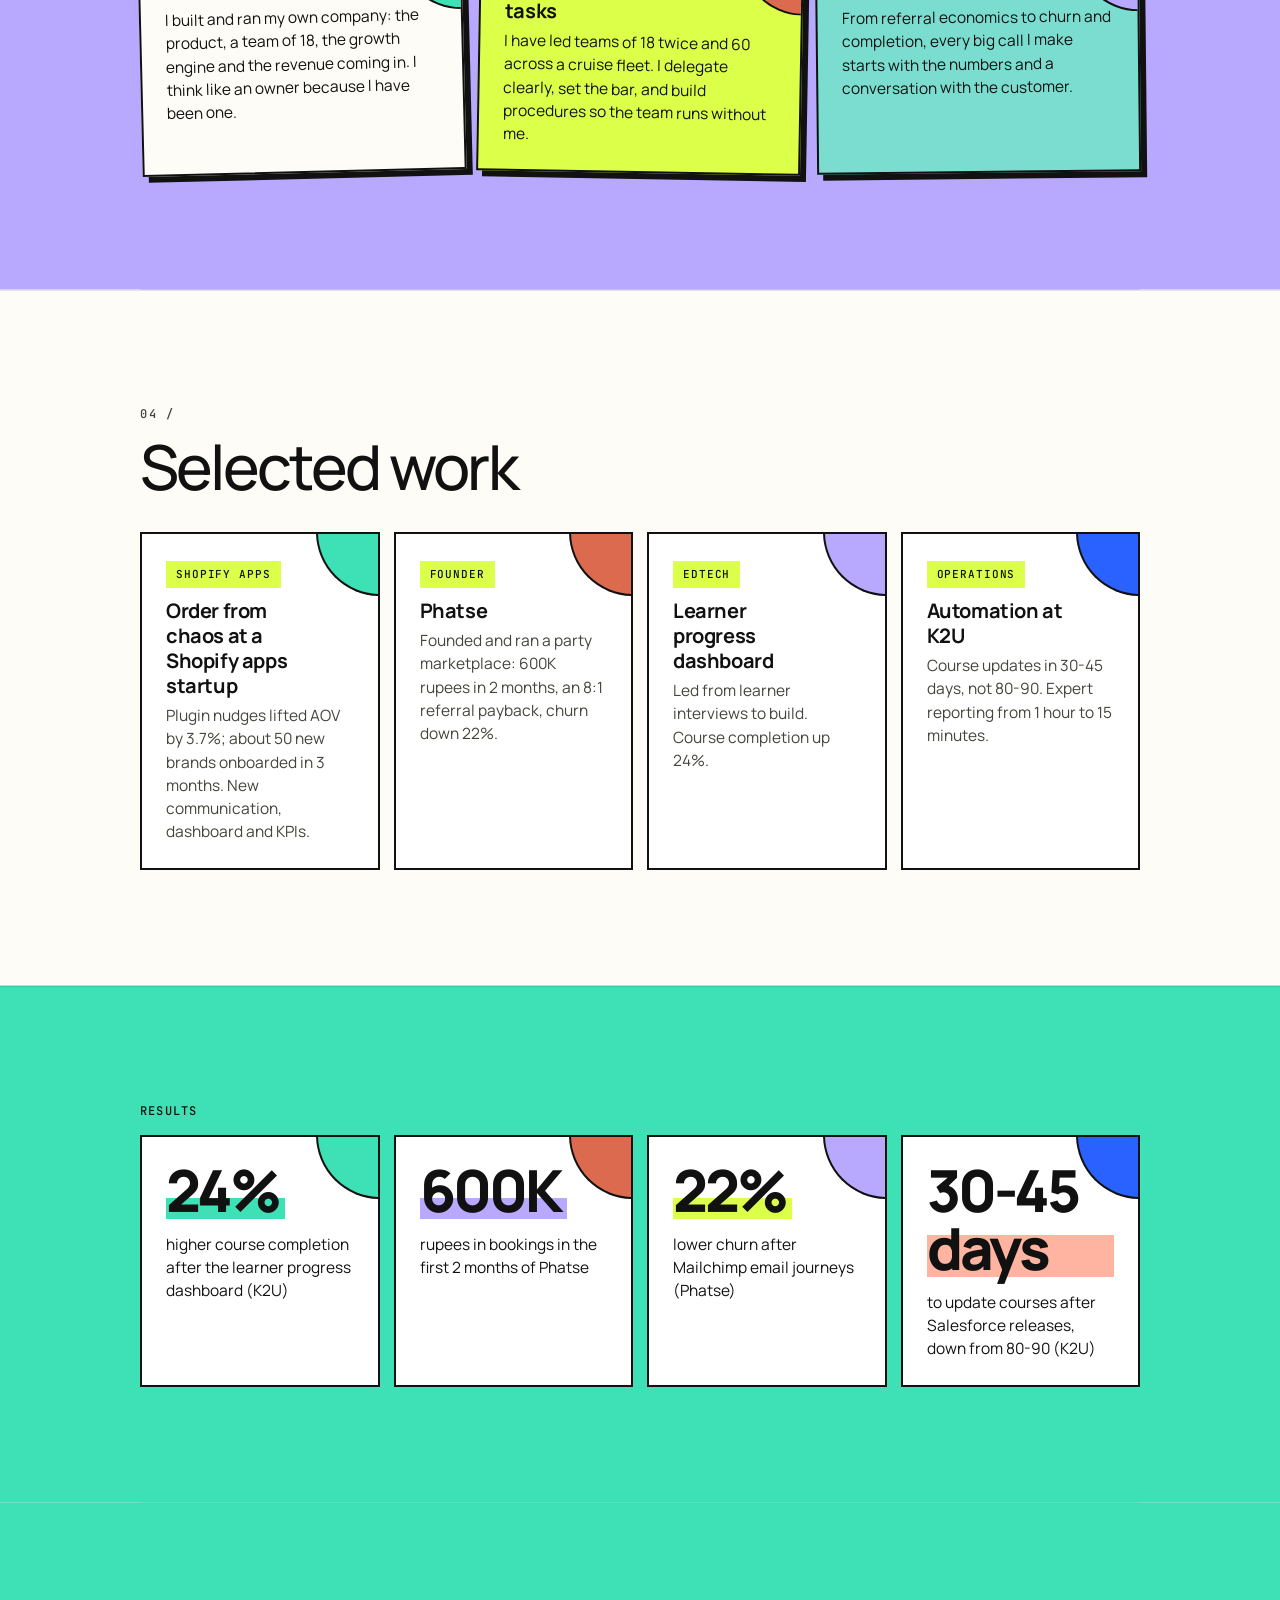
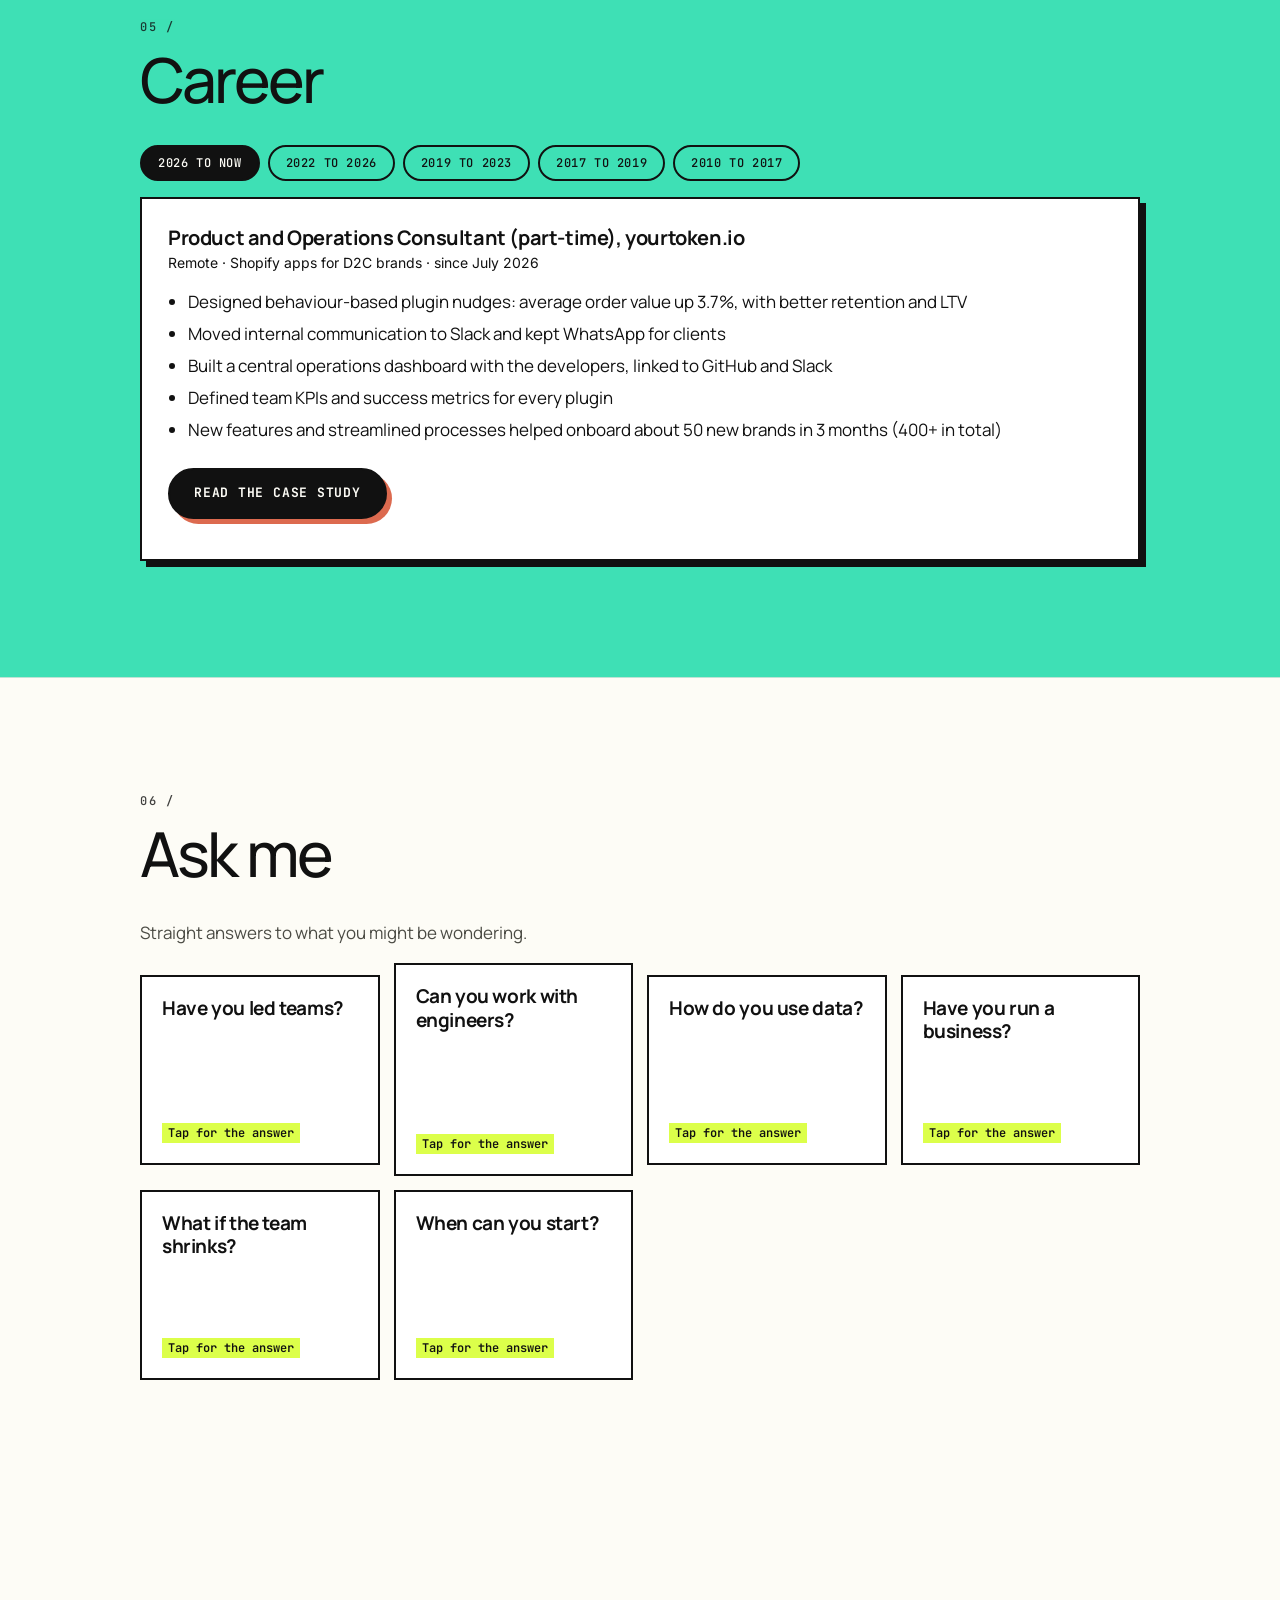
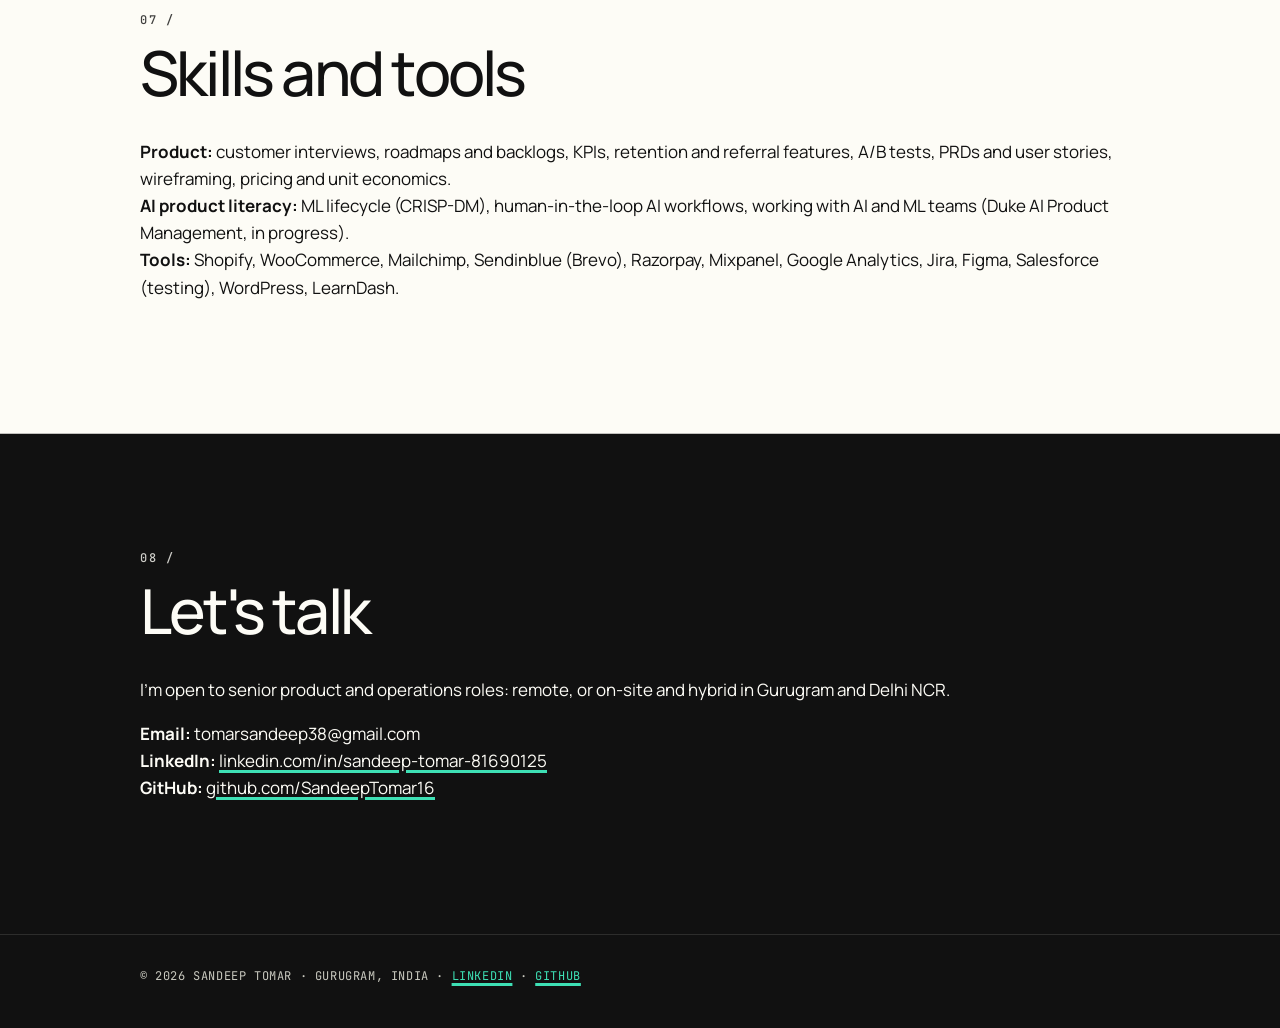
==== commit eb813e84: "Update resume with Duke AI PM course, AI skills and K2U end date; add to About and Home Co-Authored-" ====
--- a/index.html
+++ b/index.html
@@ -137,7 +137,7 @@
 <div class="card"><div class="num">22%</div><p>lower churn after Mailchimp email journeys (Phatse)</p></div>
 <div class="card"><div class="num">30-45 days</div><p>to update courses after Salesforce releases, down from 80-90 (K2U)</p></div></div></section>
 <section class="bg bg-g"><h2>Career</h2><div class="tl" role="tablist"><button role="tab" aria-selected="true" aria-controls="tl-yt">2026 to now</button><button role="tab" aria-selected="false" aria-controls="tl-k2u">2022 to 2026</button><button role="tab" aria-selected="false" aria-controls="tl-phatse">2019 to 2023</button><button role="tab" aria-selected="false" aria-controls="tl-sf">2017 to 2019</button><button role="tab" aria-selected="false" aria-controls="tl-cuk">2010 to 2017</button></div><div class="tlp" id="tl-yt" role="tabpanel"><h3>Product and Operations Consultant (part-time), yourtoken.io</h3><div class="d" style="color:var(--muted);font:14px Inter,sans-serif;margin-bottom:8px">Remote &middot; Shopify apps for D2C brands &middot; since July 2026</div><ul><li>Designed behaviour-based plugin nudges: average order value up 3.7%, with better retention and LTV</li><li>Moved internal communication to Slack and kept WhatsApp for clients</li><li>Built a central operations dashboard with the developers, linked to GitHub and Slack</li><li>Defined team KPIs and success metrics for every plugin</li><li>New features and streamlined processes helped onboard about 50 new brands in 3 months (400+ in total)</li></ul><a class=btn alt href=case-yourtoken.html>Read the case study</a></div><div class="tlp" id="tl-k2u" role="tabpanel" hidden><h3>Product Manager, K2 Partnering Solutions (K2U)</h3><div class="d" style="color:var(--muted);font:14px Inter,sans-serif;margin-bottom:8px">Remote &middot; US and UK learners and B2B clients</div><ul><li>Led the learning products business: a 57-course portfolio, about 45 launches</li><li>Team of 18 (15 content, 3 project managers) plus about 8 external experts</li><li>Learner dashboard: course completion up 24%</li><li>Release-notes workflow: updates in 30-45 days, not 80-90</li><li>Revenue-sharing tool: expert reporting from 1 hour to 15 minutes</li></ul><a class=btn alt href=case-k2u-dashboard.html>Read the case study</a></div><div class="tlp" id="tl-phatse" role="tabpanel" hidden><h3>Founder and CEO, Phatse (Celebratious)</h3><div class="d" style="color:var(--muted);font:14px Inter,sans-serif;margin-bottom:8px">Gurgaon</div><ul><li>Founded and ran an online party marketplace, and the Shopify brand Boxyt</li><li>Team of 18: 8 engineers, 5 sales and marketing, 5 interns</li><li>600K rupees in bookings in the first 2 months; 8:1 referral payback; churn down 22%</li><li>Top 25 startups, BITS Pilani Entrepreneurship Conclave 2021</li></ul><a class=btn alt href=case-phatse.html>Read the case study</a></div><div class="tlp" id="tl-sf" role="tabpanel" hidden><h3>Product Manager, SearchFinn Inc.</h3><div class="d" style="color:var(--muted);font:14px Inter,sans-serif;margin-bottom:8px">Makati, Philippines</div><ul><li>Worked with engineers on a React rebuild that cut load time by 40%</li><li>Wireframes and prototypes with design and engineering</li></ul></div><div class="tlp" id="tl-cuk" role="tabpanel" hidden><h3>F&amp;B Supervisor, Carnival UK (P&amp;O Cruises)</h3><div class="d" style="color:var(--muted);font:14px Inter,sans-serif;margin-bottom:8px">Southampton, UK</div><ul><li>Led a 60-person dining team across a 7-ship fleet</li><li>Managed Marco Pierre White&rsquo;s onboard restaurant; NPS above 80 on 85%+ of cruises</li><li>Ran event logistics and trained new joiners</li></ul></div></section><section><h2>Ask me</h2><p style="color:var(--muted)">Straight answers to what you might be wondering.</p><div class="grid"><button class="flip" aria-pressed="false"><div class="in"><div class="fc"><h3>Have you led teams?</h3><small>Tap for the answer</small></div><div class="bc">Yes. 18 people at K2U plus about 8 experts, 18 at Phatse, and 60 across 7 ships at Carnival UK.</div></div></button><button class="flip" aria-pressed="false"><div class="in"><div class="fc"><h3>Can you work with engineers?</h3><small>Tap for the answer</small></div><div class="bc">I write the requirements and wireframes, settle the trade-offs and sign off the build. Engineering built my dashboard, the release-notes workflow and the revenue-sharing tool.</div></div></button><button class="flip" aria-pressed="false"><div class="in"><div class="fc"><h3>How do you use data?</h3><small>Tap for the answer</small></div><div class="bc">KPIs set at launch, Mixpanel funnels, A/B tests and unit economics. My referral reward paid back about 8 to 1.</div></div></button><button class="flip" aria-pressed="false"><div class="in"><div class="fc"><h3>Have you run a business?</h3><small>Tap for the answer</small></div><div class="bc">I founded Phatse and ran it for 3 years: 600K rupees in bookings in the first 2 months, and a Top 25 startup at BITS Pilani 2021.</div></div></button><button class="flip" aria-pressed="false"><div class="in"><div class="fc"><h3>What if the team shrinks?</h3><small>Tap for the answer</small></div><div class="bc">After an acquisition my team went from 18 to 5. I automated the repeat work and kept delivery going.</div></div></button><button class="flip" aria-pressed="false"><div class="in"><div class="fc"><h3>When can you start?</h3><small>Tap for the answer</small></div><div class="bc">Within 1 week. Remote, or on-site and hybrid in Gurugram and Delhi NCR.</div></div></button></div></section>
-<section><h2>Skills and tools</h2><p><b>Product:</b> customer interviews, roadmaps and backlogs, KPIs, retention and referral features, A/B tests, PRDs and user stories, wireframing, pricing and unit economics.<br><b>Tools:</b> Shopify, WooCommerce, Mailchimp, Sendinblue (Brevo), Razorpay, Mixpanel, Google Analytics, Jira, Figma, Salesforce (testing), WordPress, LearnDash.</p></section>
+<section><h2>Skills and tools</h2><p><b>Product:</b> customer interviews, roadmaps and backlogs, KPIs, retention and referral features, A/B tests, PRDs and user stories, wireframing, pricing and unit economics.<br><b>AI product literacy:</b> ML lifecycle (CRISP-DM), human-in-the-loop AI workflows, working with AI and ML teams (Duke AI Product Management, in progress).<br><b>Tools:</b> Shopify, WooCommerce, Mailchimp, Sendinblue (Brevo), Razorpay, Mixpanel, Google Analytics, Jira, Figma, Salesforce (testing), WordPress, LearnDash.</p></section>
 <section class="bg bg-k" id="contact"><h2>Let's talk</h2><p>I'm open to senior product and operations roles: remote, or on-site and hybrid in Gurugram and Delhi NCR.</p>
 <p><b>Email:</b> tomarsandeep38@gmail.com<br><b>LinkedIn:</b> <a href="https://www.linkedin.com/in/sandeep-tomar-81690125">linkedin.com/in/sandeep-tomar-81690125</a><br><b>GitHub:</b> <a href="https://github.com/SandeepTomar16">github.com/SandeepTomar16</a></p></section></div>
 <script>
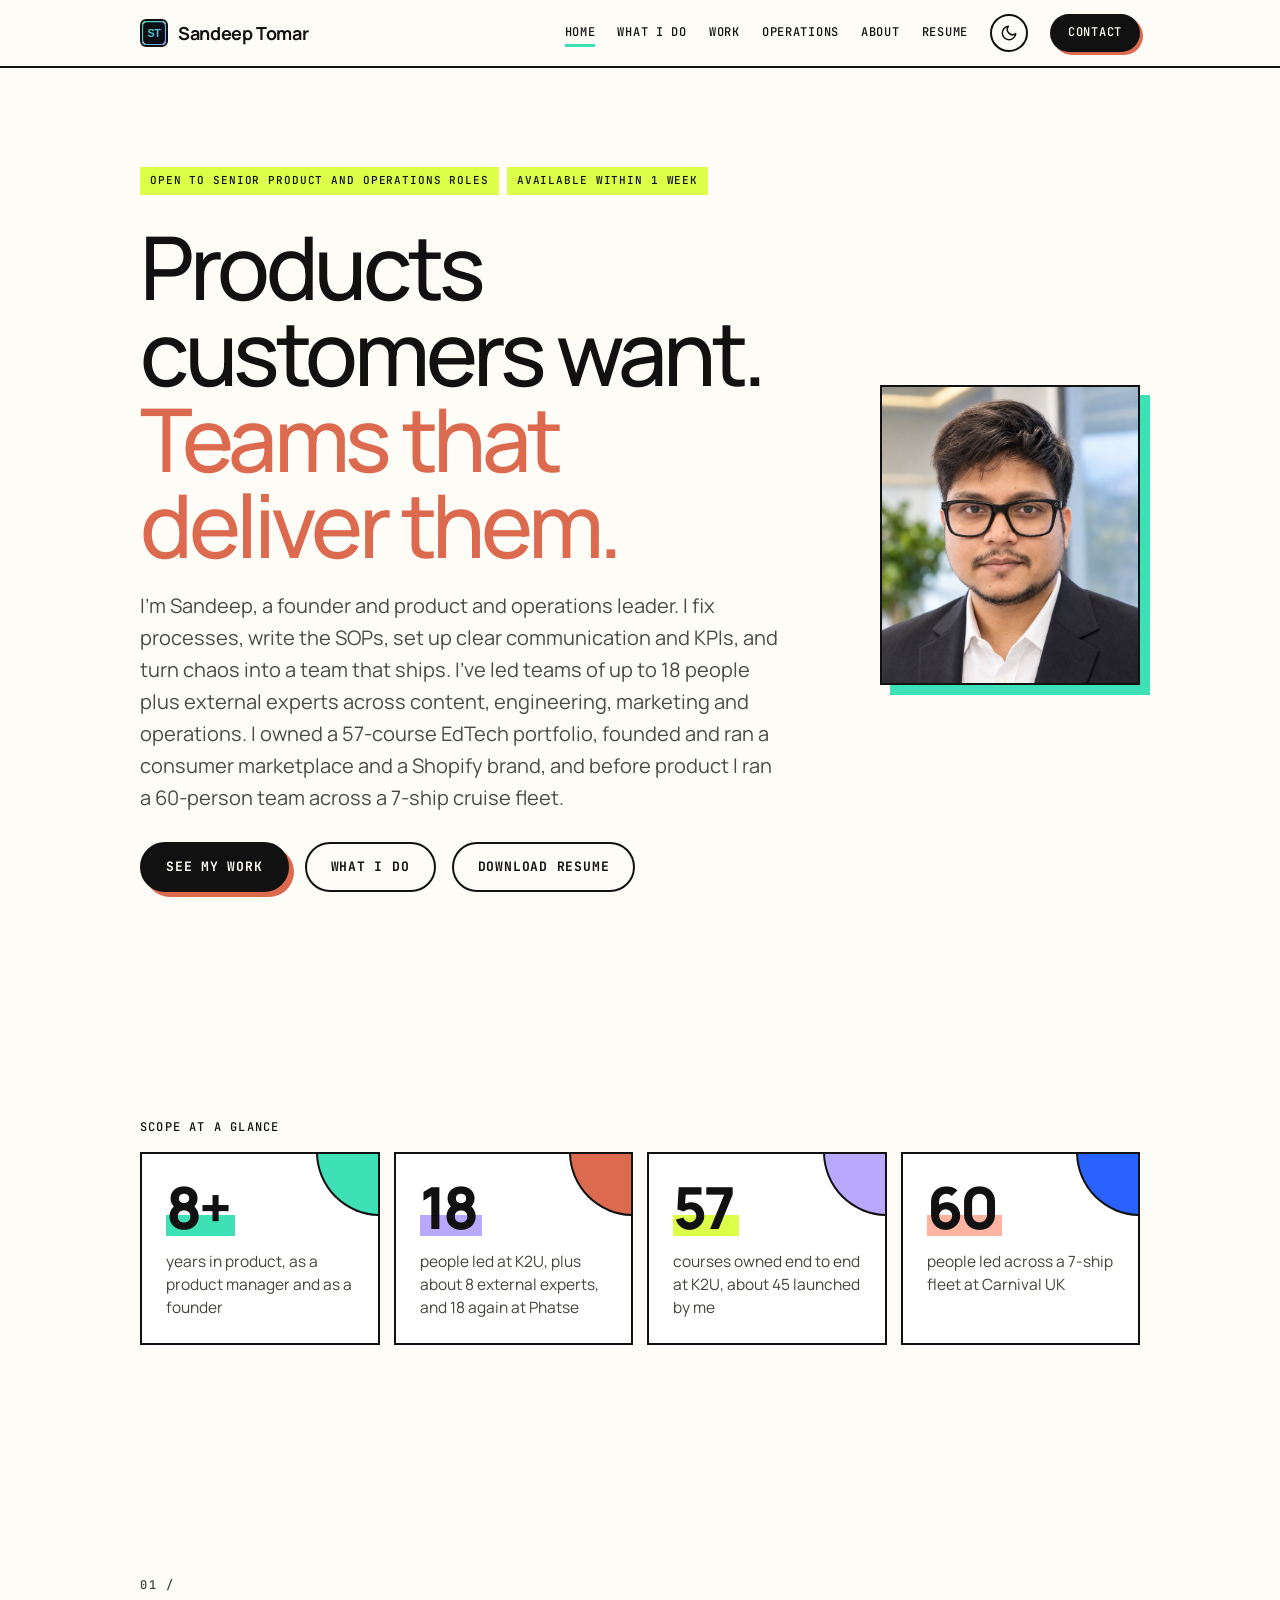
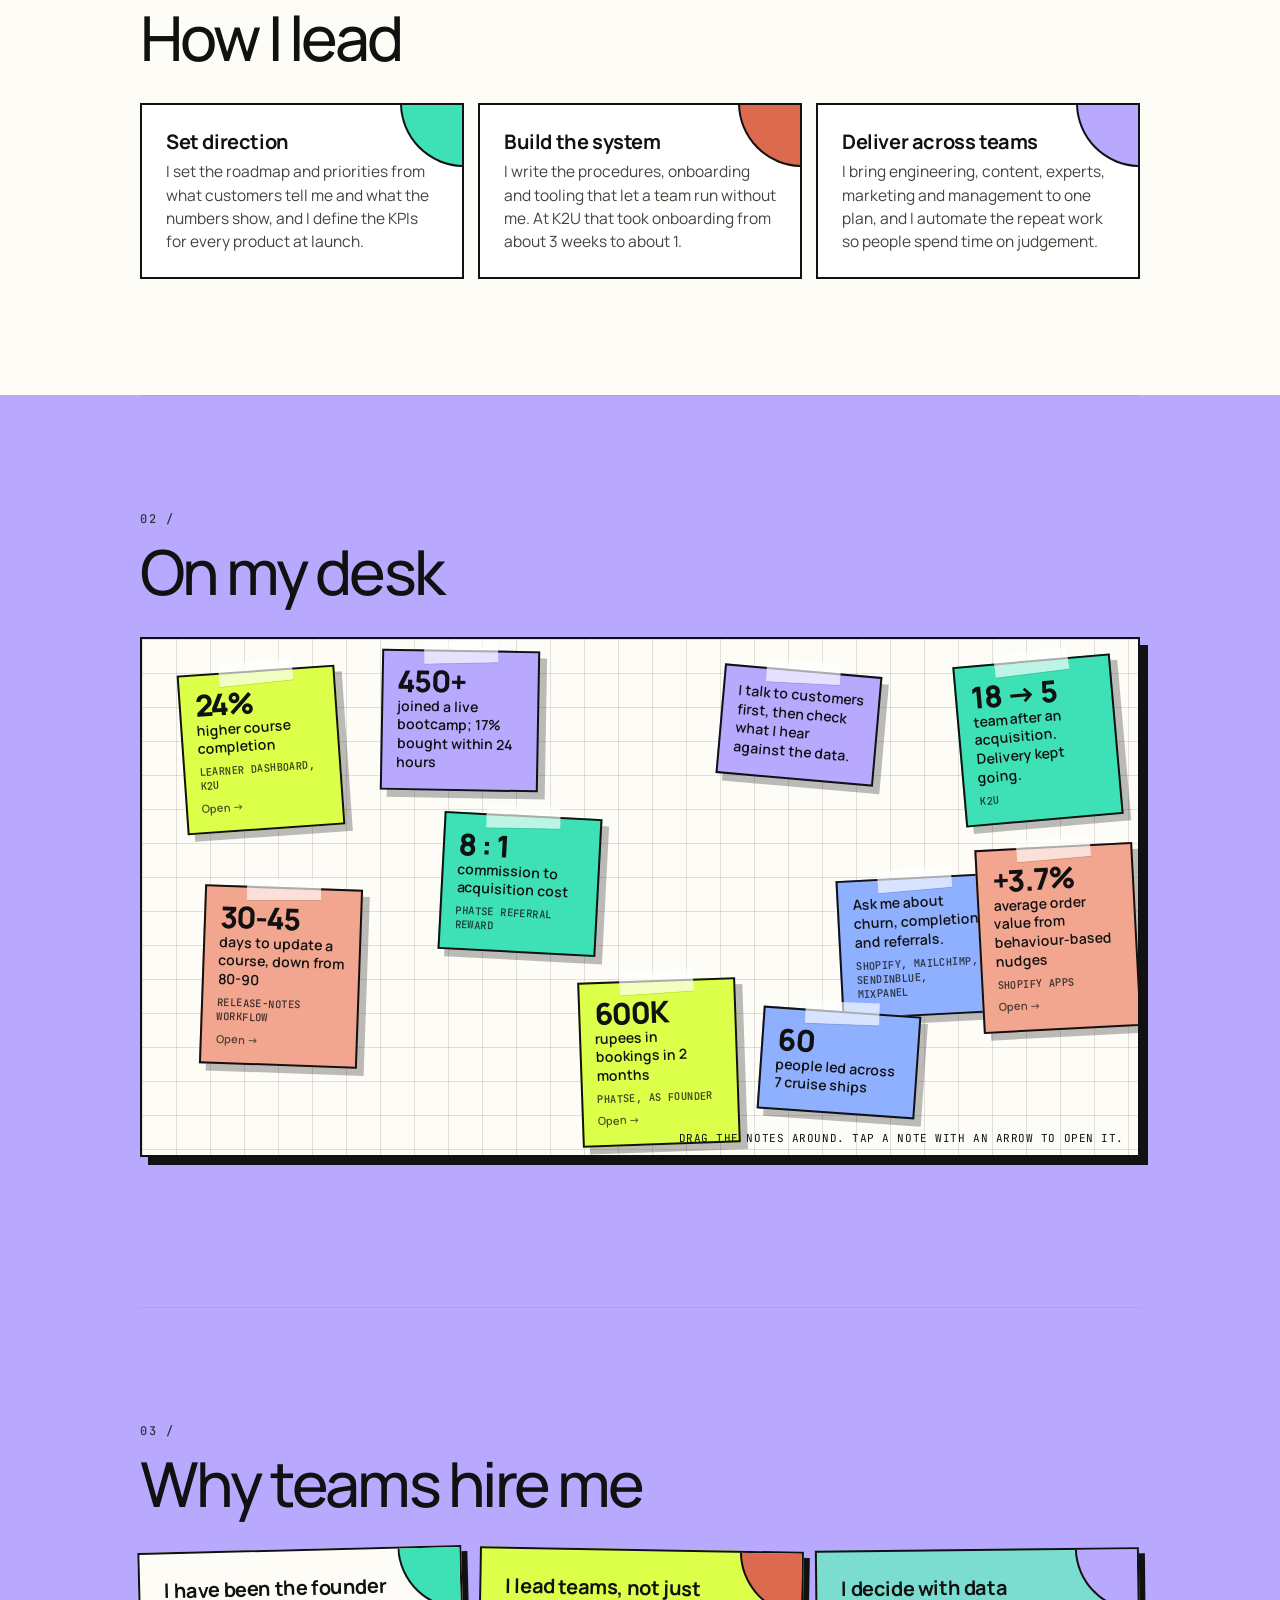
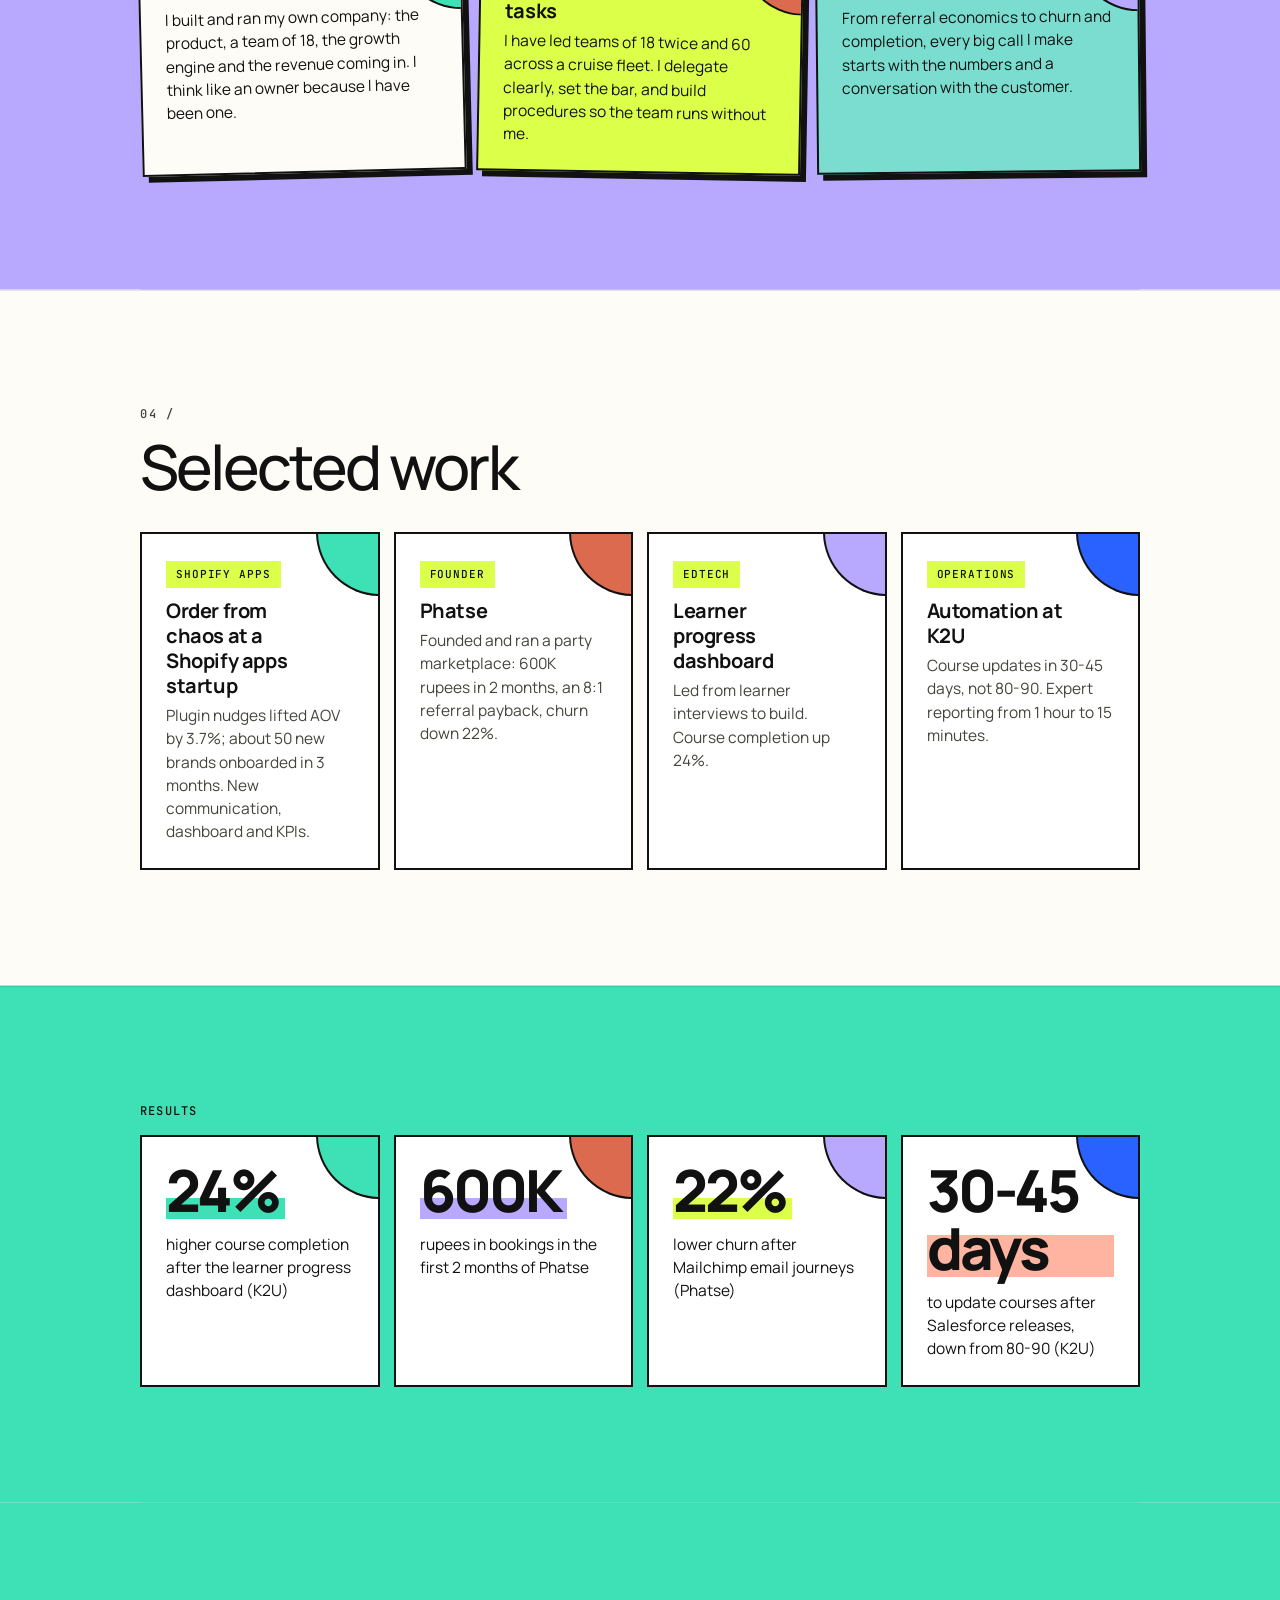
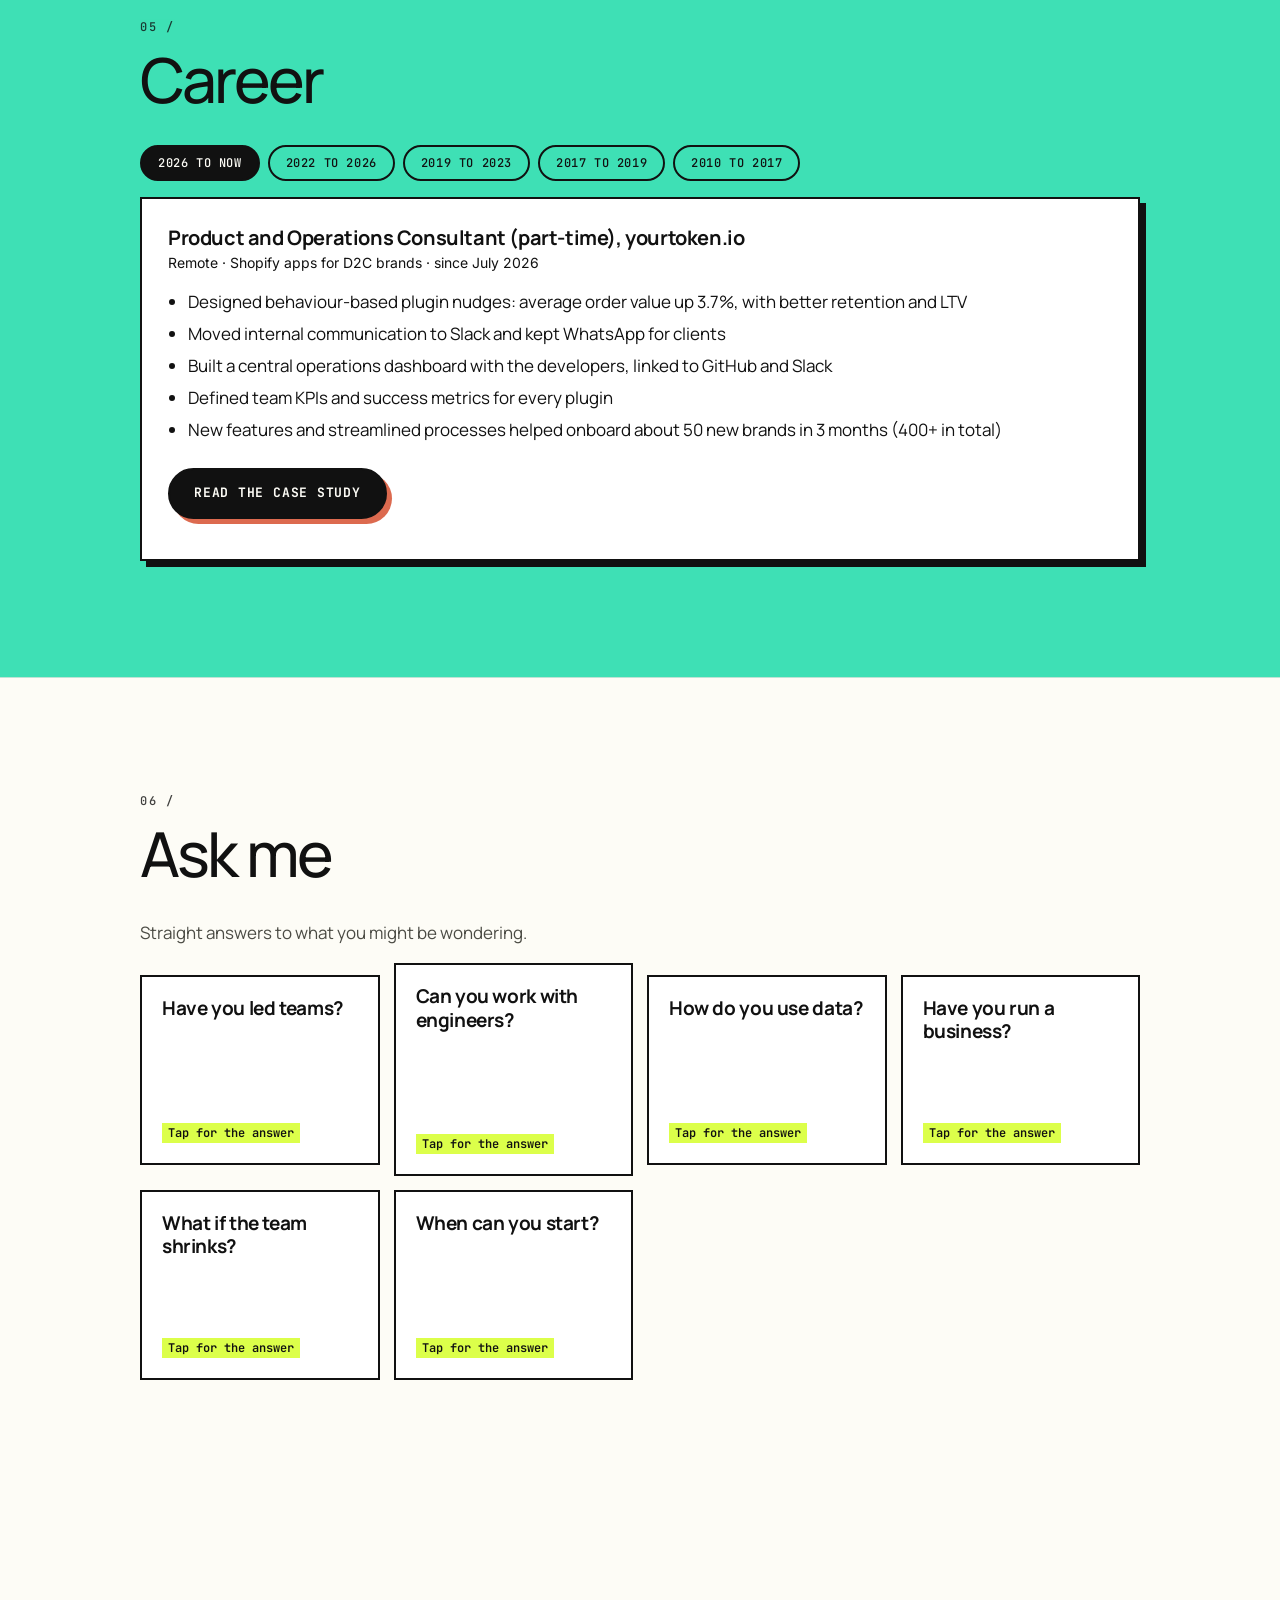
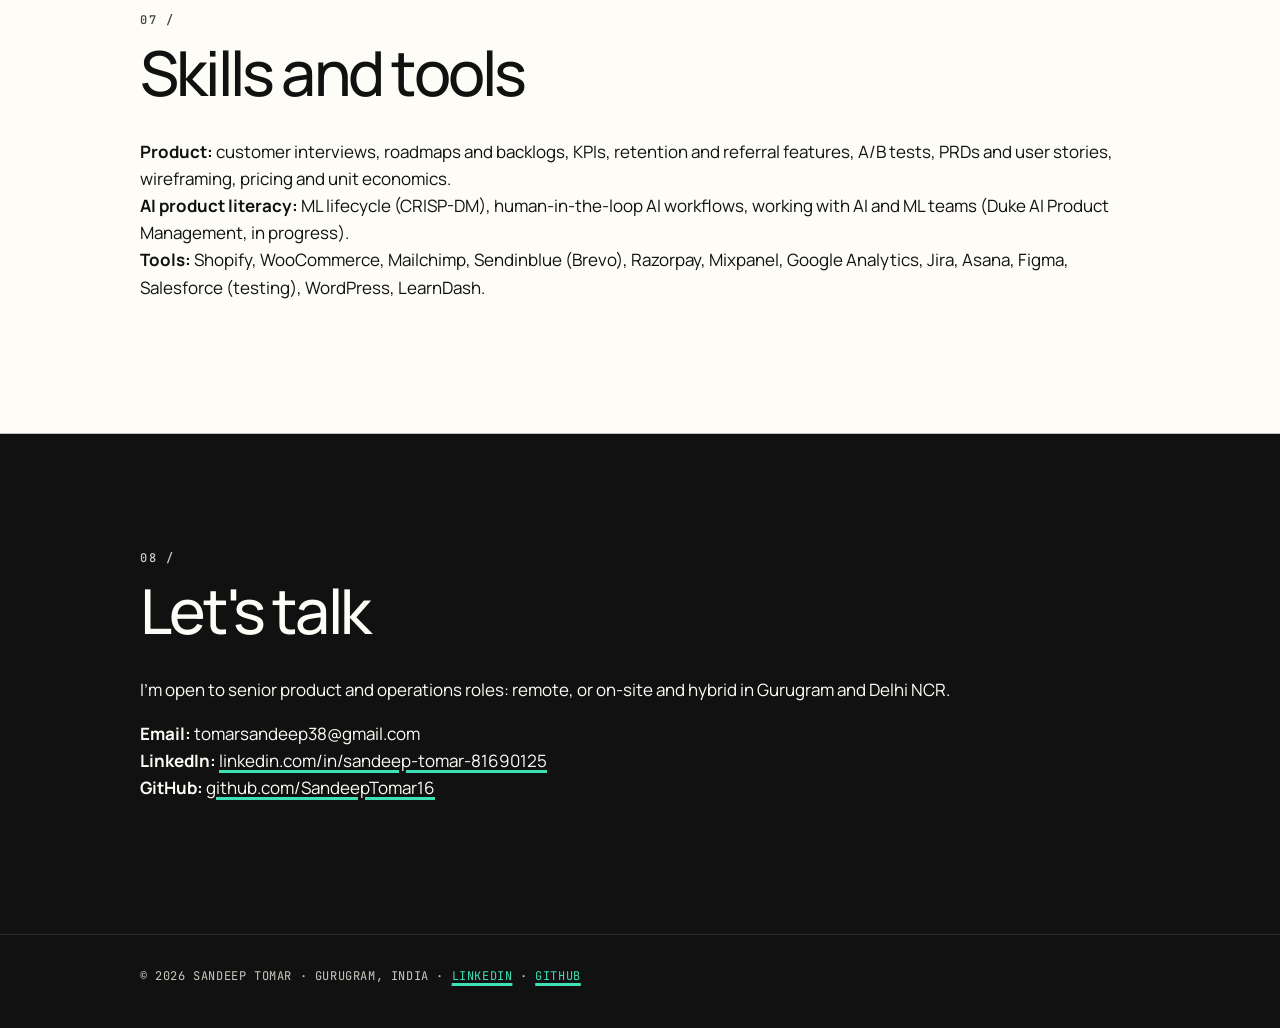
==== commit 3354bbea: "Add Asana to skills Co-Authored-By: Claude Sonnet 5.5 <noreply@anthropic.com> Claude-Session: https:" ====
--- a/index.html
+++ b/index.html
@@ -137,7 +137,7 @@
 <div class="card"><div class="num">22%</div><p>lower churn after Mailchimp email journeys (Phatse)</p></div>
 <div class="card"><div class="num">30-45 days</div><p>to update courses after Salesforce releases, down from 80-90 (K2U)</p></div></div></section>
 <section class="bg bg-g"><h2>Career</h2><div class="tl" role="tablist"><button role="tab" aria-selected="true" aria-controls="tl-yt">2026 to now</button><button role="tab" aria-selected="false" aria-controls="tl-k2u">2022 to 2026</button><button role="tab" aria-selected="false" aria-controls="tl-phatse">2019 to 2023</button><button role="tab" aria-selected="false" aria-controls="tl-sf">2017 to 2019</button><button role="tab" aria-selected="false" aria-controls="tl-cuk">2010 to 2017</button></div><div class="tlp" id="tl-yt" role="tabpanel"><h3>Product and Operations Consultant (part-time), yourtoken.io</h3><div class="d" style="color:var(--muted);font:14px Inter,sans-serif;margin-bottom:8px">Remote &middot; Shopify apps for D2C brands &middot; since July 2026</div><ul><li>Designed behaviour-based plugin nudges: average order value up 3.7%, with better retention and LTV</li><li>Moved internal communication to Slack and kept WhatsApp for clients</li><li>Built a central operations dashboard with the developers, linked to GitHub and Slack</li><li>Defined team KPIs and success metrics for every plugin</li><li>New features and streamlined processes helped onboard about 50 new brands in 3 months (400+ in total)</li></ul><a class=btn alt href=case-yourtoken.html>Read the case study</a></div><div class="tlp" id="tl-k2u" role="tabpanel" hidden><h3>Product Manager, K2 Partnering Solutions (K2U)</h3><div class="d" style="color:var(--muted);font:14px Inter,sans-serif;margin-bottom:8px">Remote &middot; US and UK learners and B2B clients</div><ul><li>Led the learning products business: a 57-course portfolio, about 45 launches</li><li>Team of 18 (15 content, 3 project managers) plus about 8 external experts</li><li>Learner dashboard: course completion up 24%</li><li>Release-notes workflow: updates in 30-45 days, not 80-90</li><li>Revenue-sharing tool: expert reporting from 1 hour to 15 minutes</li></ul><a class=btn alt href=case-k2u-dashboard.html>Read the case study</a></div><div class="tlp" id="tl-phatse" role="tabpanel" hidden><h3>Founder and CEO, Phatse (Celebratious)</h3><div class="d" style="color:var(--muted);font:14px Inter,sans-serif;margin-bottom:8px">Gurgaon</div><ul><li>Founded and ran an online party marketplace, and the Shopify brand Boxyt</li><li>Team of 18: 8 engineers, 5 sales and marketing, 5 interns</li><li>600K rupees in bookings in the first 2 months; 8:1 referral payback; churn down 22%</li><li>Top 25 startups, BITS Pilani Entrepreneurship Conclave 2021</li></ul><a class=btn alt href=case-phatse.html>Read the case study</a></div><div class="tlp" id="tl-sf" role="tabpanel" hidden><h3>Product Manager, SearchFinn Inc.</h3><div class="d" style="color:var(--muted);font:14px Inter,sans-serif;margin-bottom:8px">Makati, Philippines</div><ul><li>Worked with engineers on a React rebuild that cut load time by 40%</li><li>Wireframes and prototypes with design and engineering</li></ul></div><div class="tlp" id="tl-cuk" role="tabpanel" hidden><h3>F&amp;B Supervisor, Carnival UK (P&amp;O Cruises)</h3><div class="d" style="color:var(--muted);font:14px Inter,sans-serif;margin-bottom:8px">Southampton, UK</div><ul><li>Led a 60-person dining team across a 7-ship fleet</li><li>Managed Marco Pierre White&rsquo;s onboard restaurant; NPS above 80 on 85%+ of cruises</li><li>Ran event logistics and trained new joiners</li></ul></div></section><section><h2>Ask me</h2><p style="color:var(--muted)">Straight answers to what you might be wondering.</p><div class="grid"><button class="flip" aria-pressed="false"><div class="in"><div class="fc"><h3>Have you led teams?</h3><small>Tap for the answer</small></div><div class="bc">Yes. 18 people at K2U plus about 8 experts, 18 at Phatse, and 60 across 7 ships at Carnival UK.</div></div></button><button class="flip" aria-pressed="false"><div class="in"><div class="fc"><h3>Can you work with engineers?</h3><small>Tap for the answer</small></div><div class="bc">I write the requirements and wireframes, settle the trade-offs and sign off the build. Engineering built my dashboard, the release-notes workflow and the revenue-sharing tool.</div></div></button><button class="flip" aria-pressed="false"><div class="in"><div class="fc"><h3>How do you use data?</h3><small>Tap for the answer</small></div><div class="bc">KPIs set at launch, Mixpanel funnels, A/B tests and unit economics. My referral reward paid back about 8 to 1.</div></div></button><button class="flip" aria-pressed="false"><div class="in"><div class="fc"><h3>Have you run a business?</h3><small>Tap for the answer</small></div><div class="bc">I founded Phatse and ran it for 3 years: 600K rupees in bookings in the first 2 months, and a Top 25 startup at BITS Pilani 2021.</div></div></button><button class="flip" aria-pressed="false"><div class="in"><div class="fc"><h3>What if the team shrinks?</h3><small>Tap for the answer</small></div><div class="bc">After an acquisition my team went from 18 to 5. I automated the repeat work and kept delivery going.</div></div></button><button class="flip" aria-pressed="false"><div class="in"><div class="fc"><h3>When can you start?</h3><small>Tap for the answer</small></div><div class="bc">Within 1 week. Remote, or on-site and hybrid in Gurugram and Delhi NCR.</div></div></button></div></section>
-<section><h2>Skills and tools</h2><p><b>Product:</b> customer interviews, roadmaps and backlogs, KPIs, retention and referral features, A/B tests, PRDs and user stories, wireframing, pricing and unit economics.<br><b>AI product literacy:</b> ML lifecycle (CRISP-DM), human-in-the-loop AI workflows, working with AI and ML teams (Duke AI Product Management, in progress).<br><b>Tools:</b> Shopify, WooCommerce, Mailchimp, Sendinblue (Brevo), Razorpay, Mixpanel, Google Analytics, Jira, Figma, Salesforce (testing), WordPress, LearnDash.</p></section>
+<section><h2>Skills and tools</h2><p><b>Product:</b> customer interviews, roadmaps and backlogs, KPIs, retention and referral features, A/B tests, PRDs and user stories, wireframing, pricing and unit economics.<br><b>AI product literacy:</b> ML lifecycle (CRISP-DM), human-in-the-loop AI workflows, working with AI and ML teams (Duke AI Product Management, in progress).<br><b>Tools:</b> Shopify, WooCommerce, Mailchimp, Sendinblue (Brevo), Razorpay, Mixpanel, Google Analytics, Jira, Asana, Figma, Salesforce (testing), WordPress, LearnDash.</p></section>
 <section class="bg bg-k" id="contact"><h2>Let's talk</h2><p>I'm open to senior product and operations roles: remote, or on-site and hybrid in Gurugram and Delhi NCR.</p>
 <p><b>Email:</b> tomarsandeep38@gmail.com<br><b>LinkedIn:</b> <a href="https://www.linkedin.com/in/sandeep-tomar-81690125">linkedin.com/in/sandeep-tomar-81690125</a><br><b>GitHub:</b> <a href="https://github.com/SandeepTomar16">github.com/SandeepTomar16</a></p></section></div>
 <script>
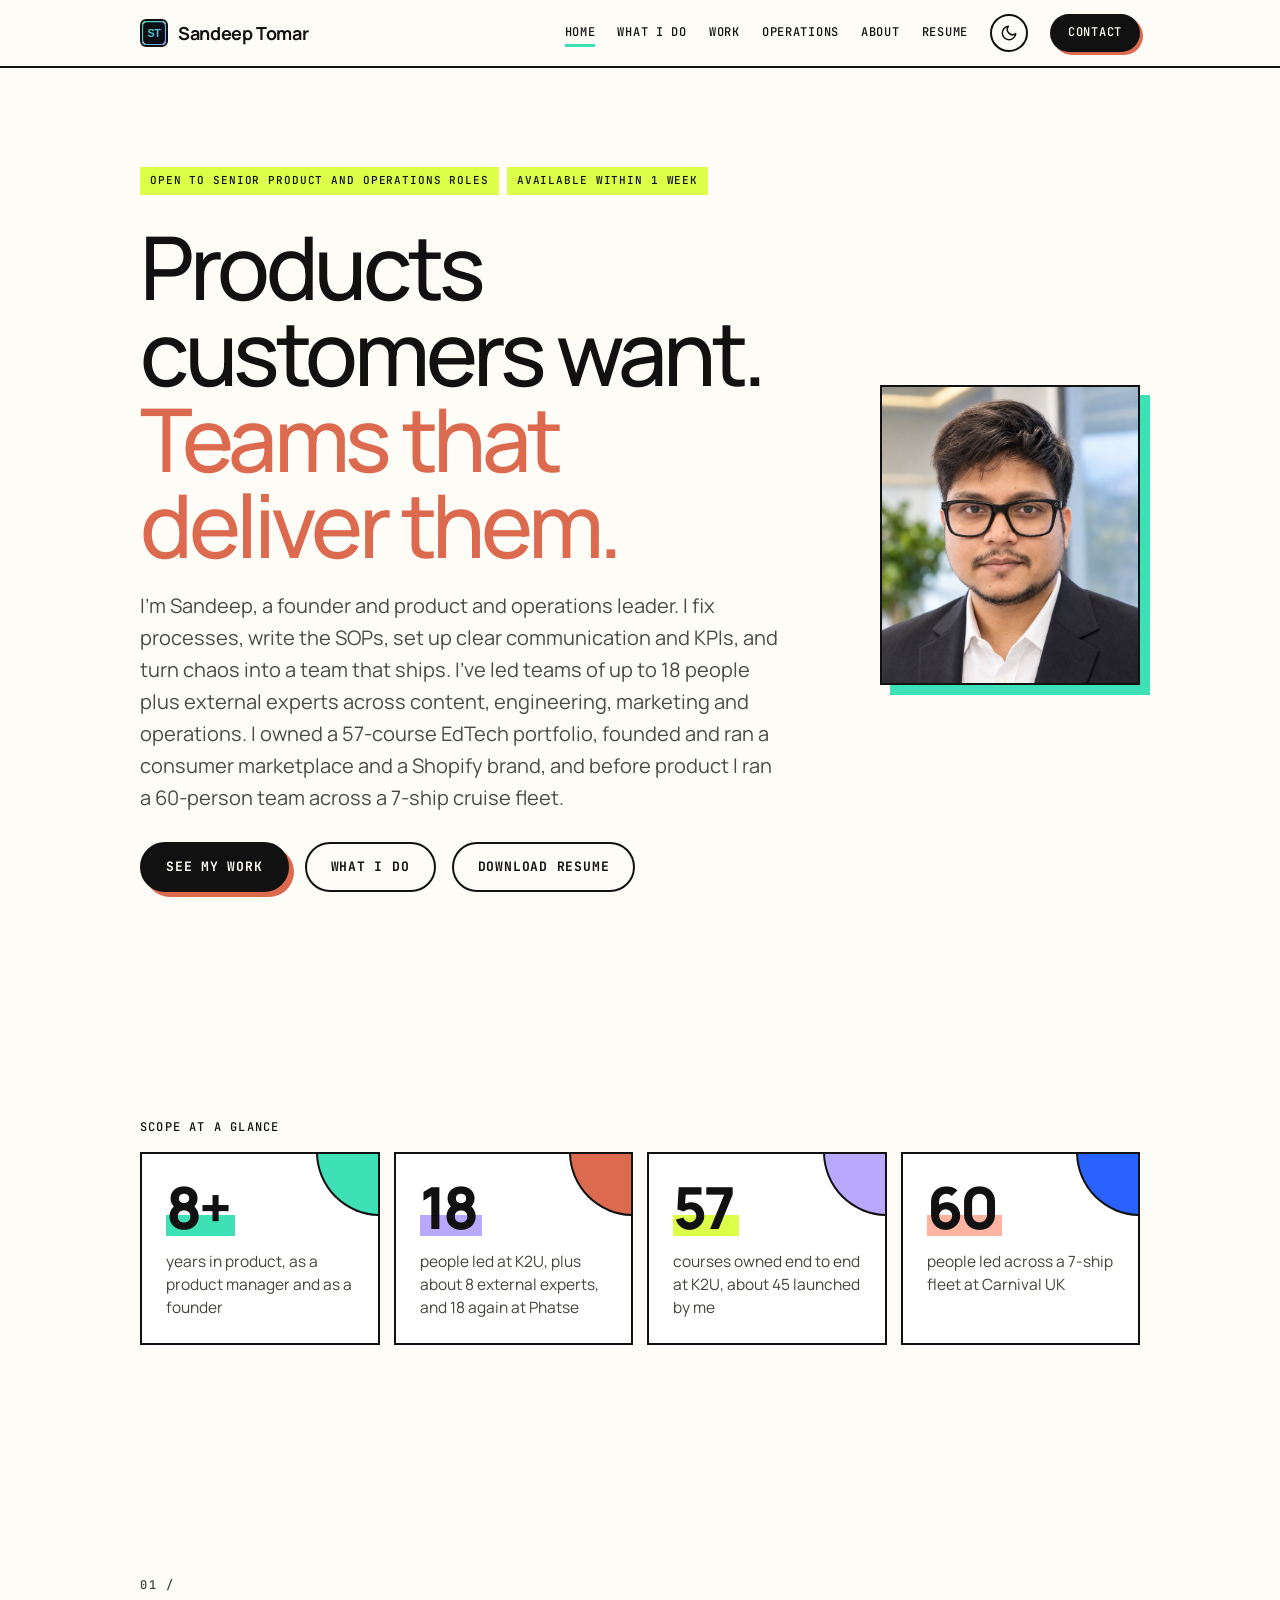
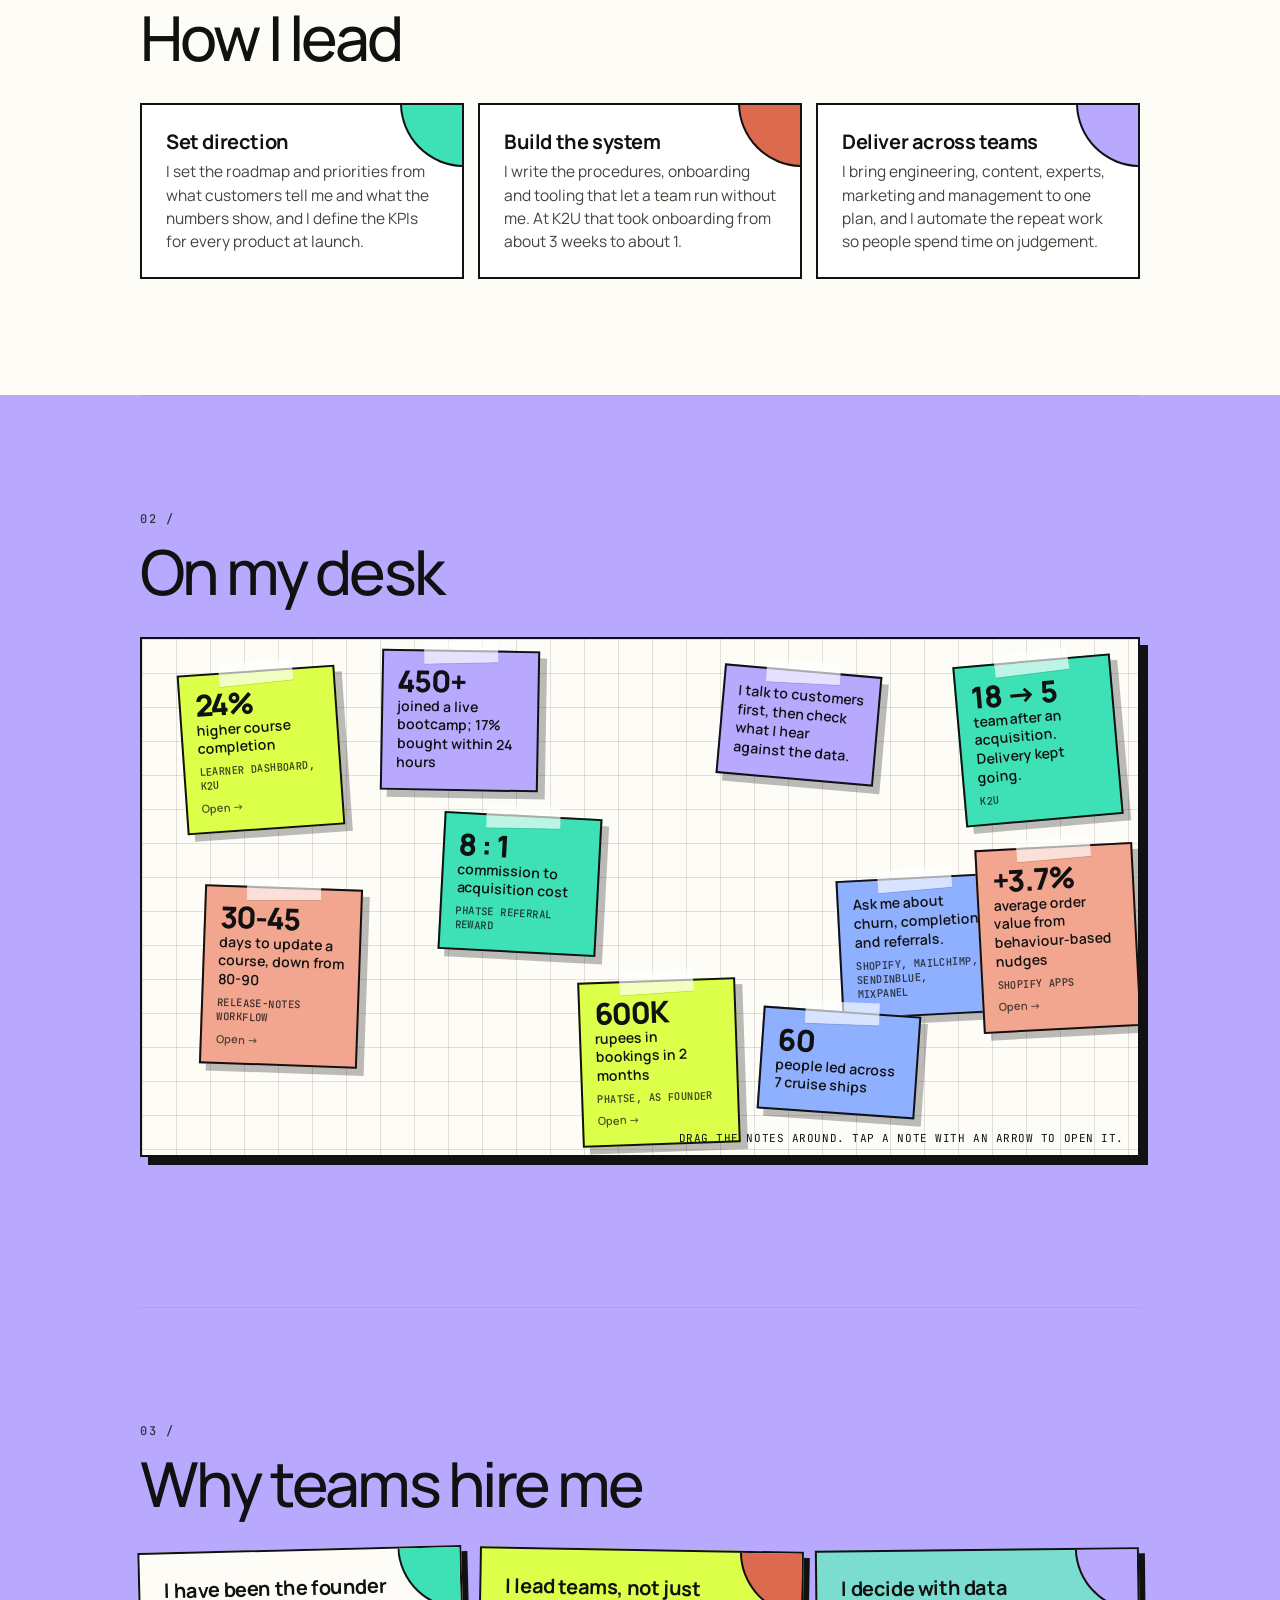
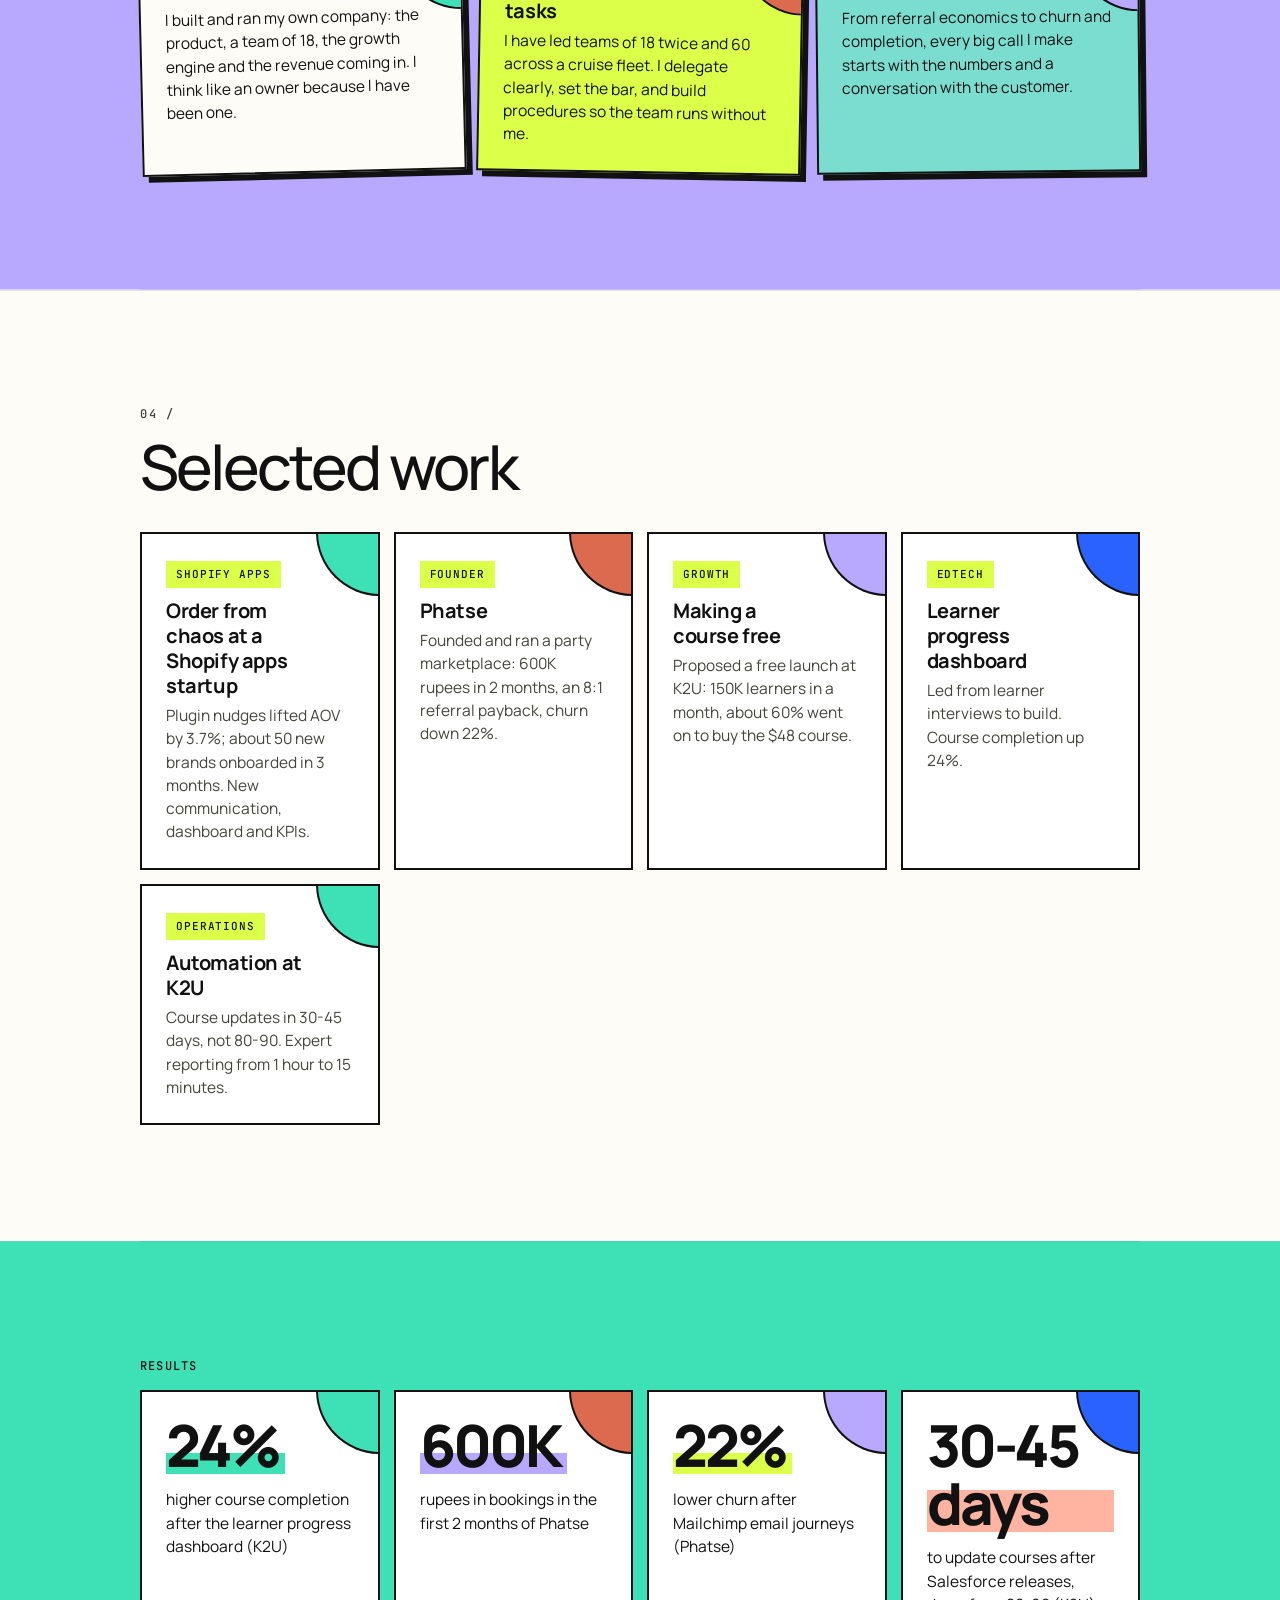
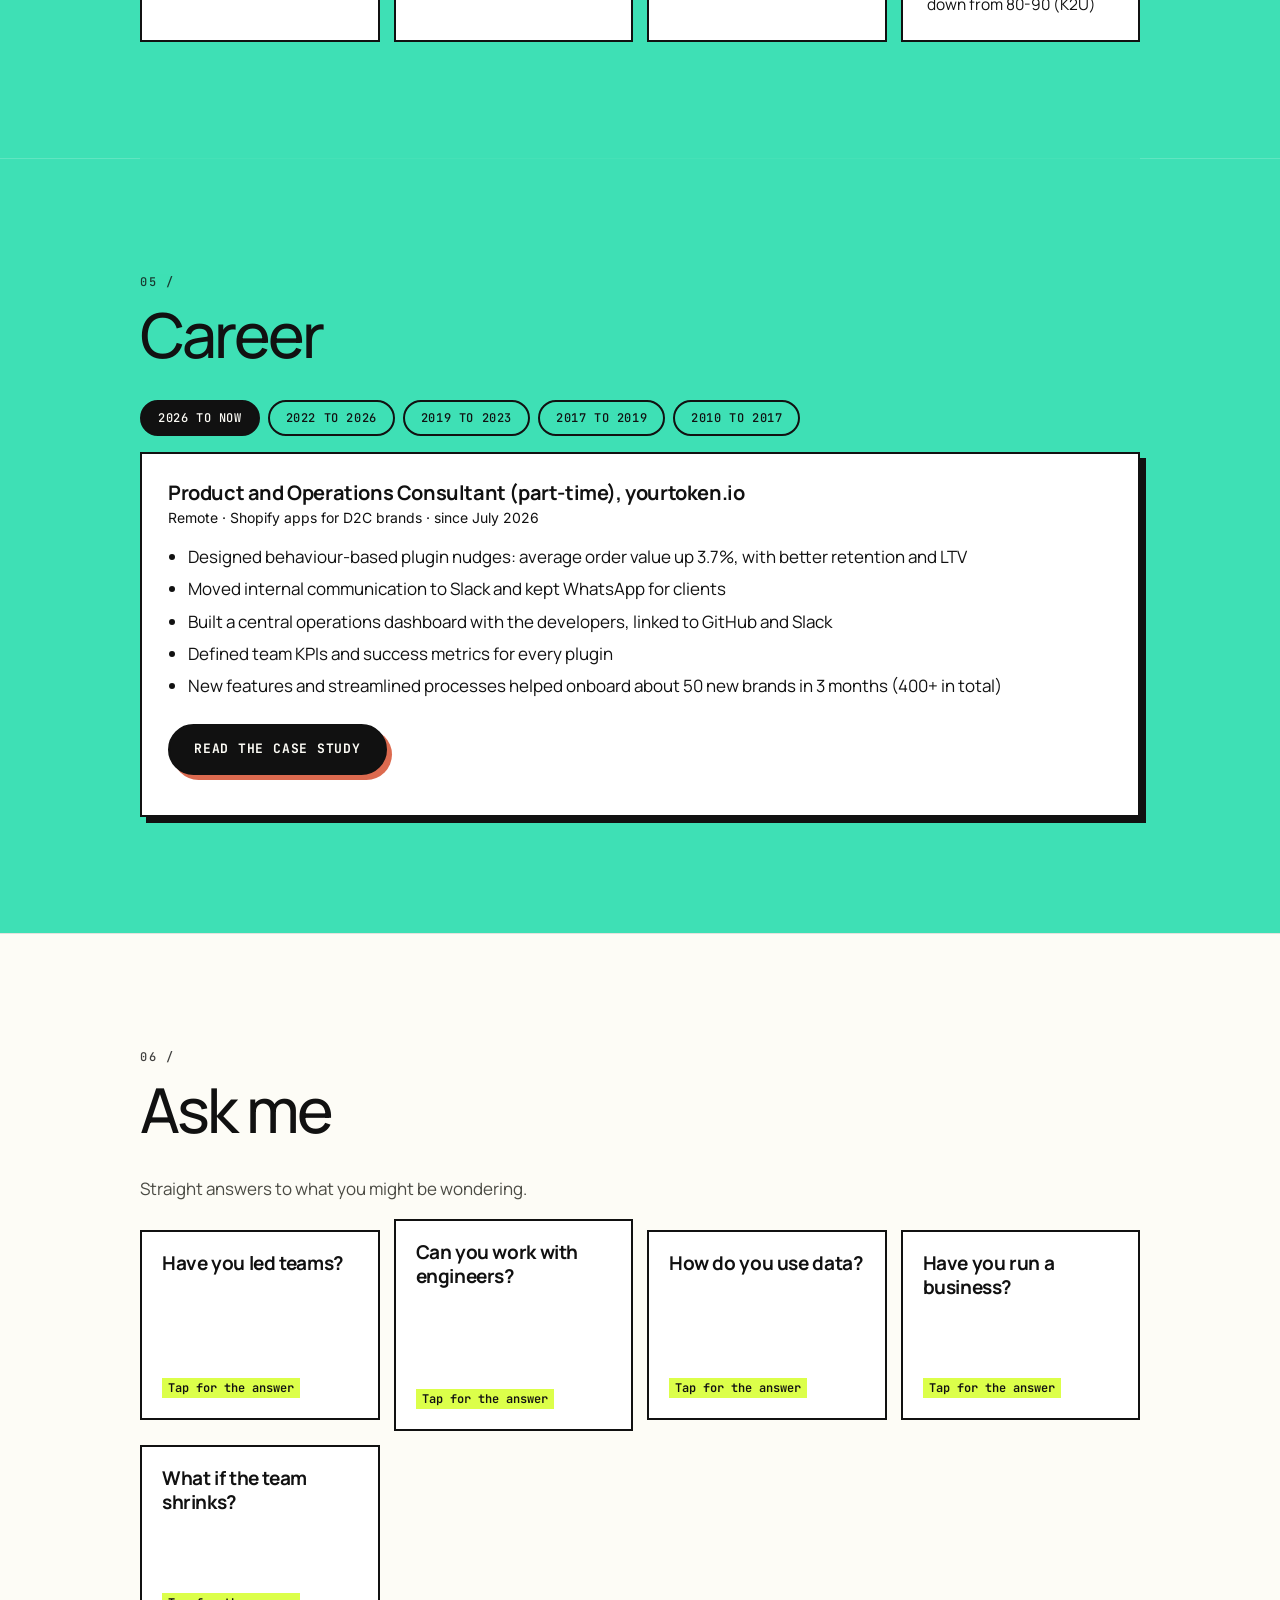
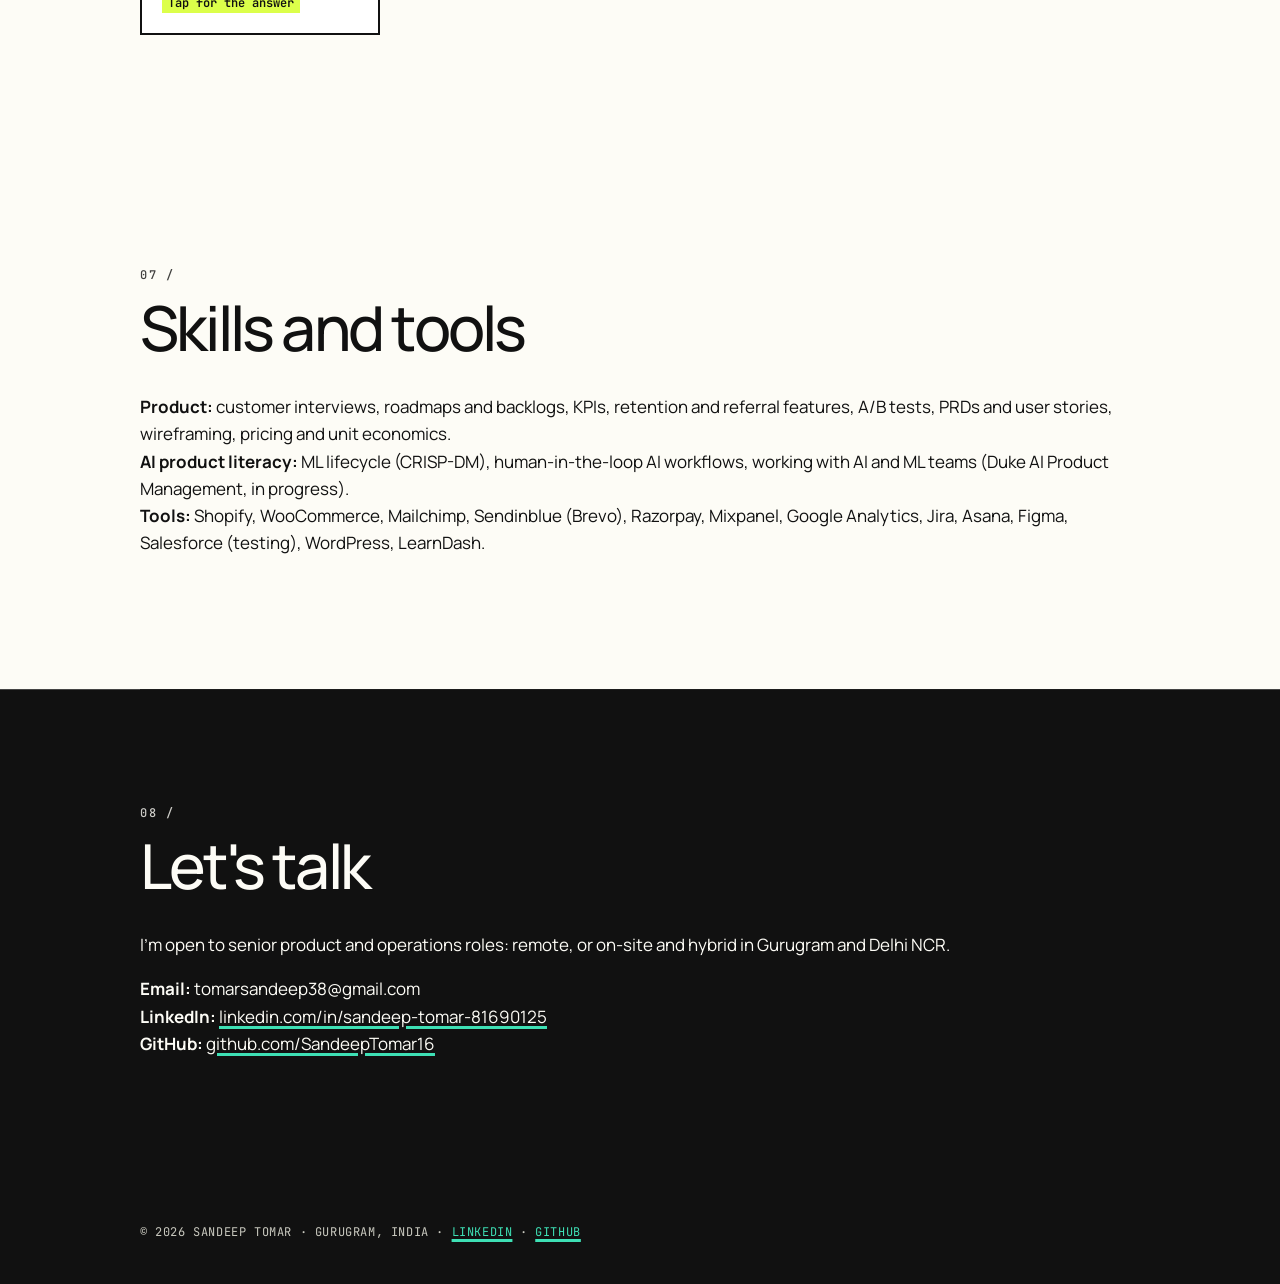
==== commit 0fc8b030: "Add free-launch case study and link it from Work and Home Co-Authored-By: Claude Sonnet 5.5 <noreply" ====
--- a/index.html
+++ b/index.html
@@ -129,6 +129,7 @@
 <section><h2>Selected work</h2><div class="grid">
 <a class="card" href="case-yourtoken.html"><span class="tag">Shopify apps</span><h3>Order from chaos at a Shopify apps startup</h3><p>Plugin nudges lifted AOV by 3.7%; about 50 new brands onboarded in 3 months. New communication, dashboard and KPIs.</p></a>
 <a class="card" href="case-phatse.html"><span class="tag">Founder</span><h3>Phatse</h3><p>Founded and ran a party marketplace: 600K rupees in 2 months, an 8:1 referral payback, churn down 22%.</p></a>
+<a class="card" href="case-free-launch.html"><span class="tag">Growth</span><h3>Making a course free</h3><p>Proposed a free launch at K2U: 150K learners in a month, about 60% went on to buy the $48 course.</p></a>
 <a class="card" href="case-k2u-dashboard.html"><span class="tag">EdTech</span><h3>Learner progress dashboard</h3><p>Led from learner interviews to build. Course completion up 24%.</p></a>
 <a class="card" href="case-automation.html"><span class="tag">Operations</span><h3>Automation at K2U</h3><p>Course updates in 30-45 days, not 80-90. Expert reporting from 1 hour to 15 minutes.</p></a></div></section>
 <section class="bg bg-g"><div class="k" style="margin-bottom:14px">Results</div><div class="grid">
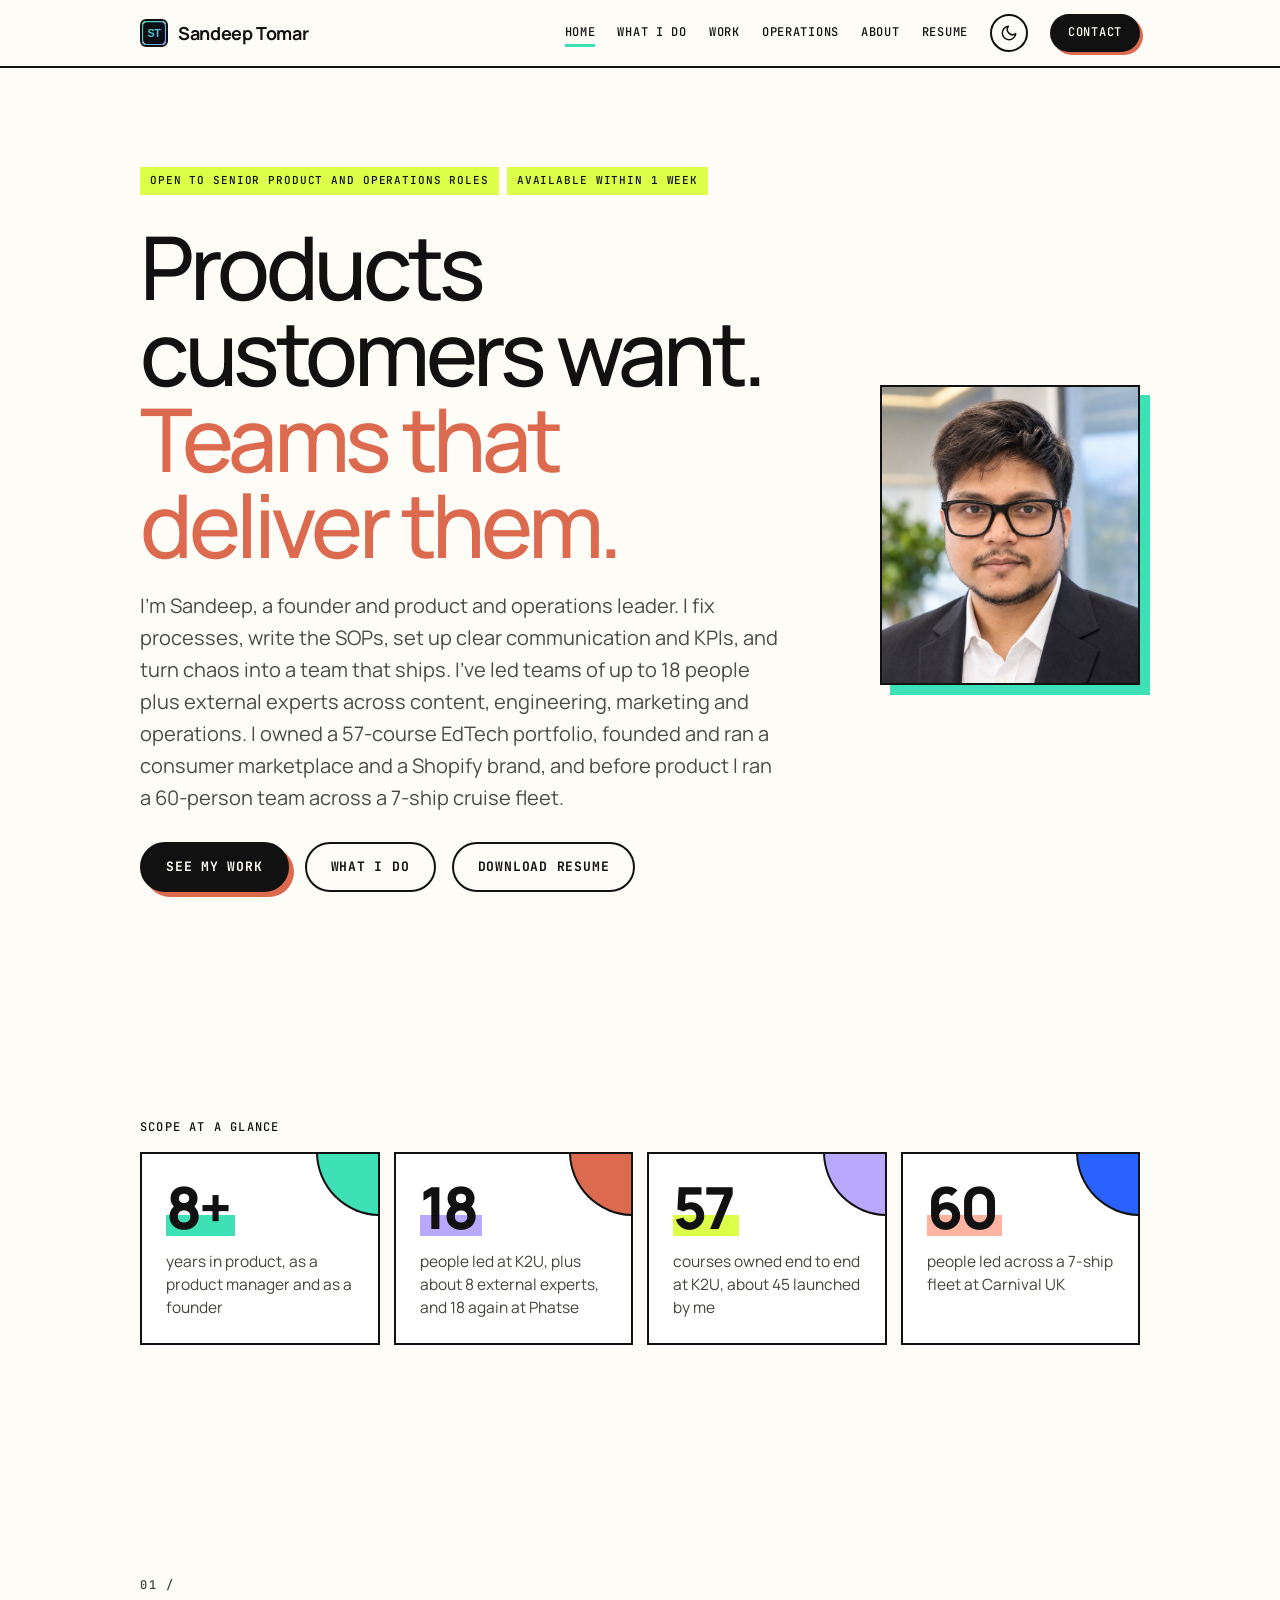
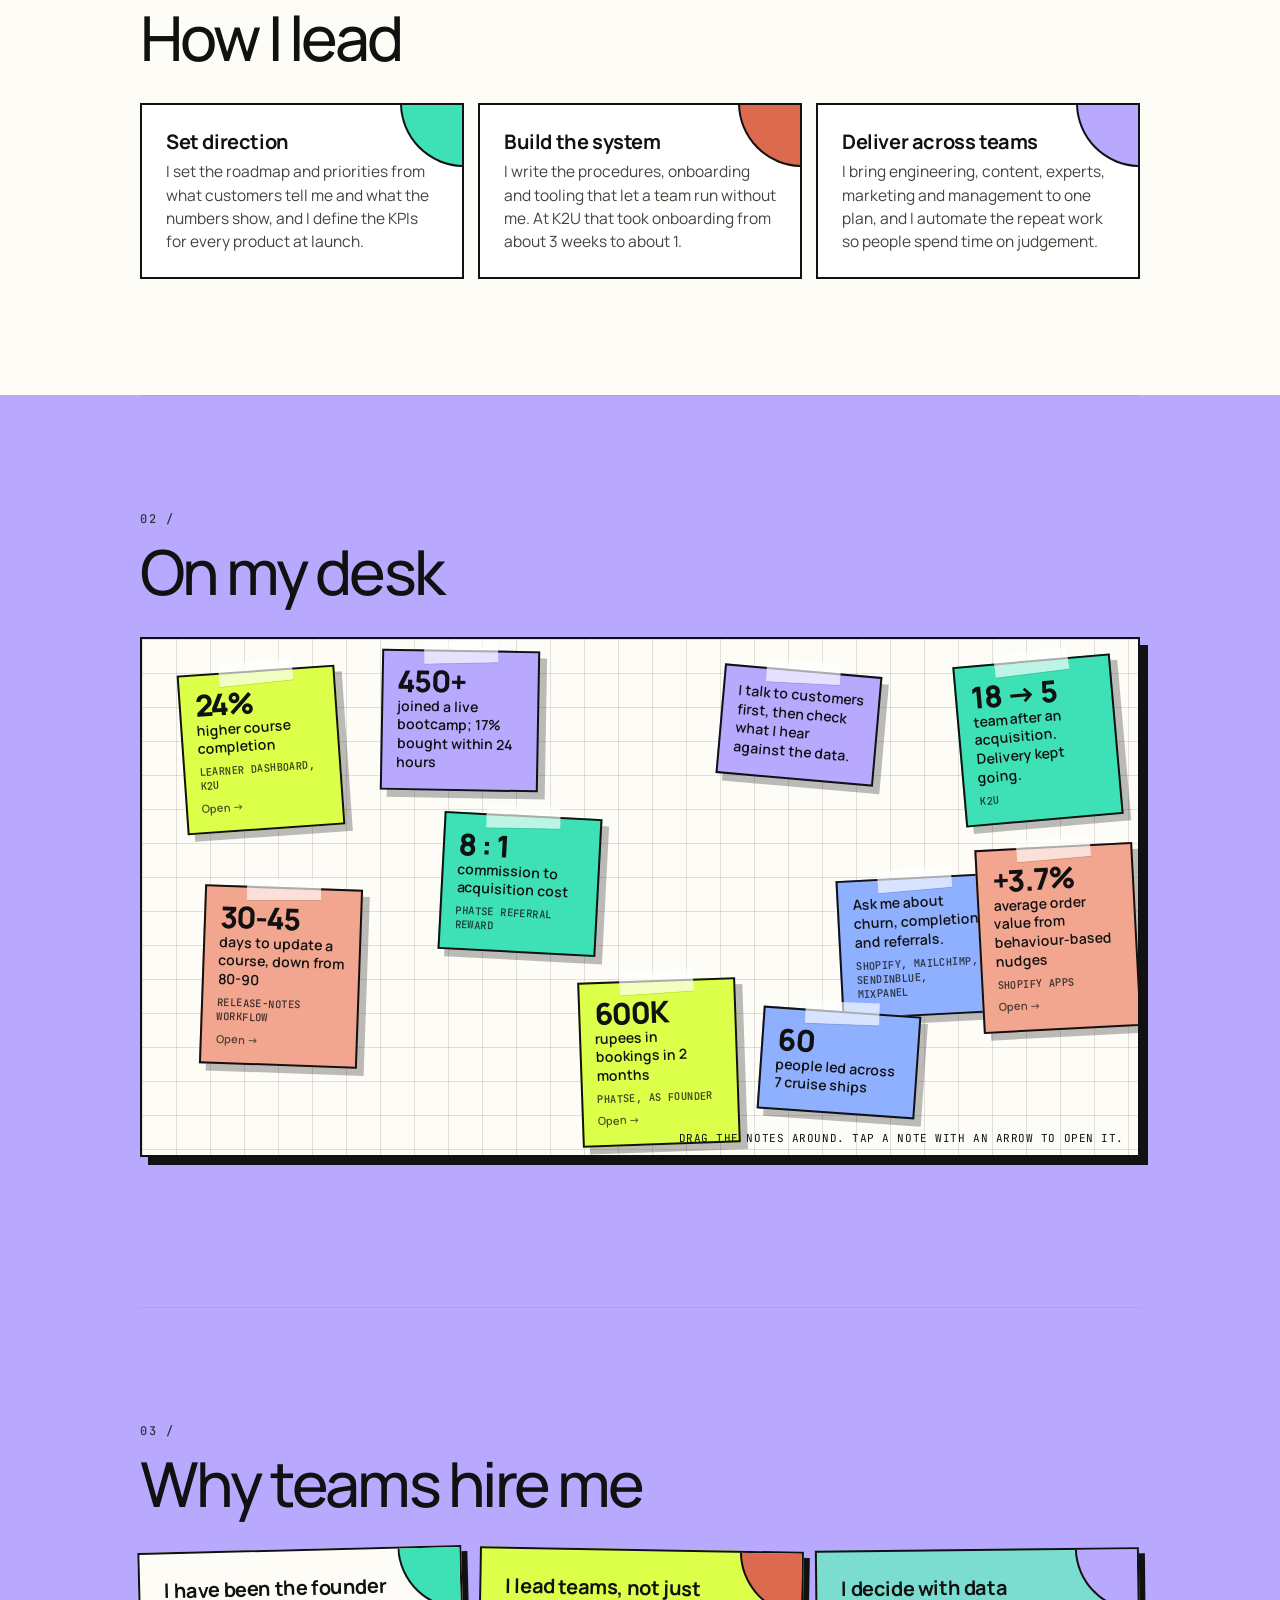
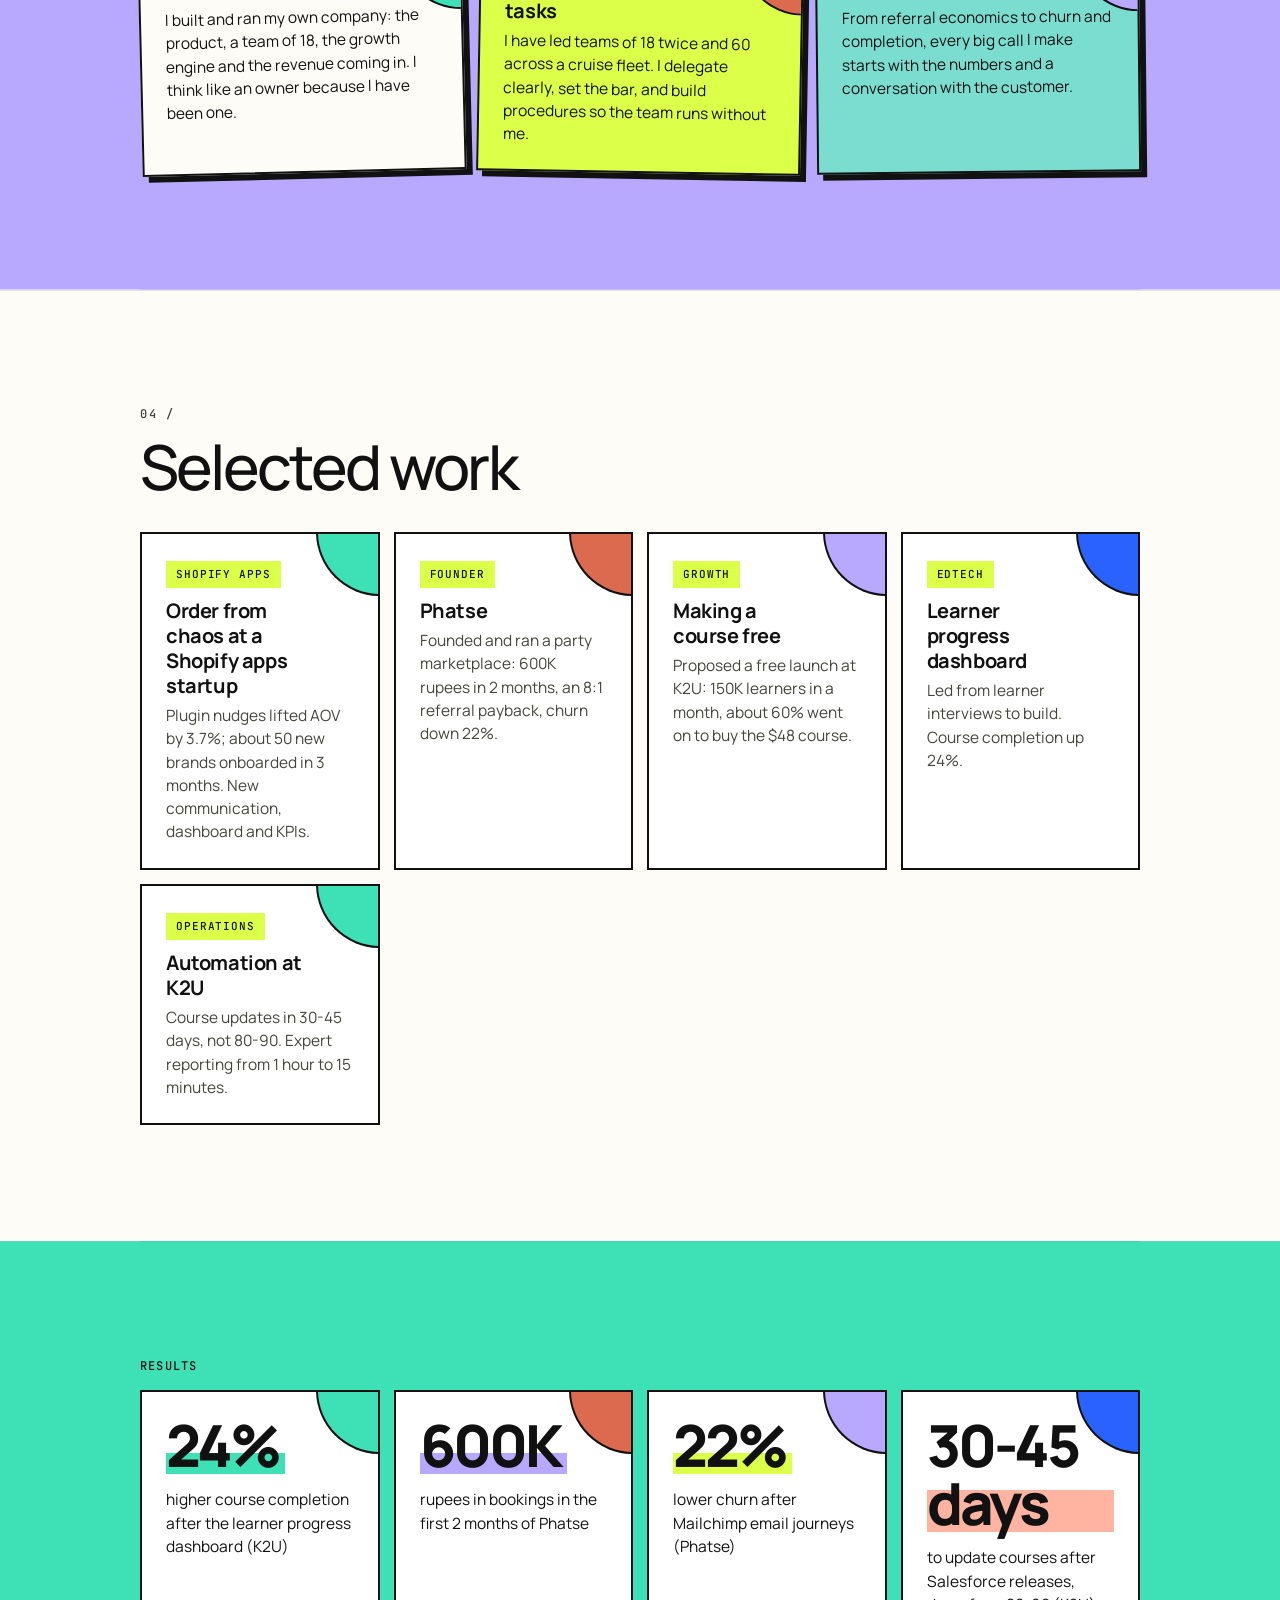
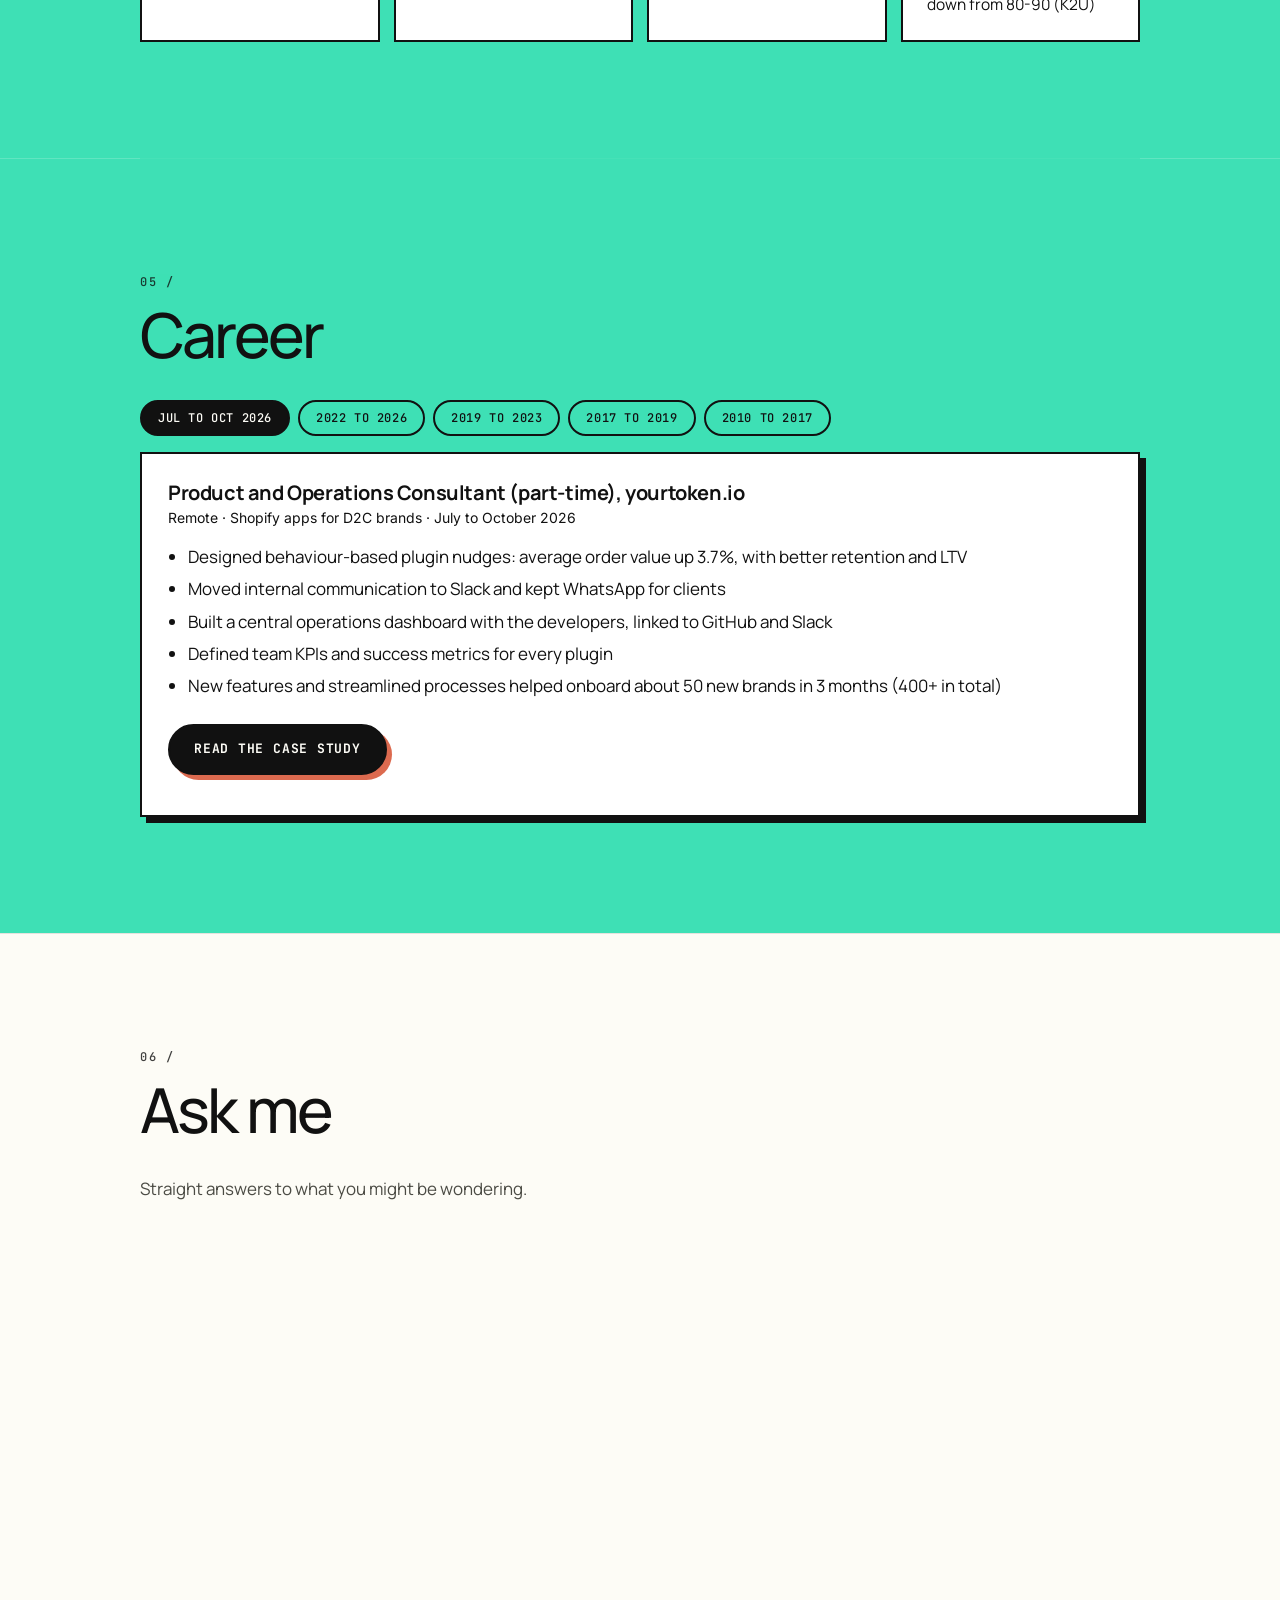
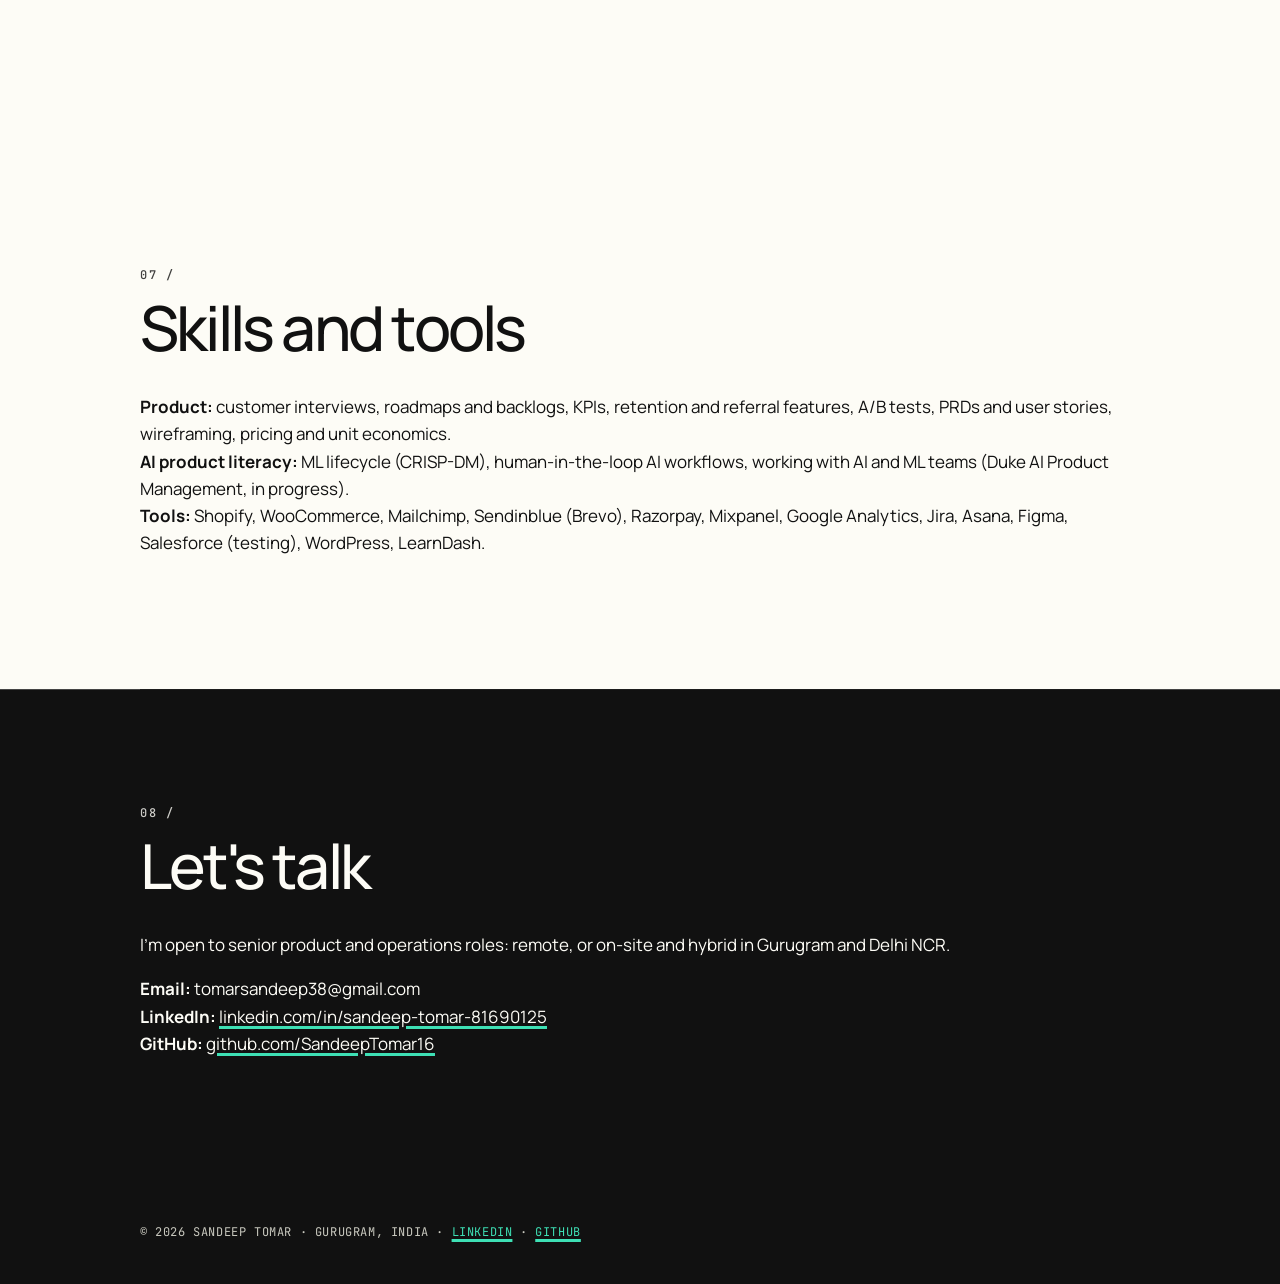
==== commit 5d5a7cda: "End Shopify apps role in Oct 2026 Co-Authored-By: Claude Sonnet 5.5 <noreply@anthropic.com> Claude-S" ====
--- a/index.html
+++ b/index.html
@@ -137,7 +137,7 @@
 <div class="card"><div class="num">600K</div><p>rupees in bookings in the first 2 months of Phatse</p></div>
 <div class="card"><div class="num">22%</div><p>lower churn after Mailchimp email journeys (Phatse)</p></div>
 <div class="card"><div class="num">30-45 days</div><p>to update courses after Salesforce releases, down from 80-90 (K2U)</p></div></div></section>
-<section class="bg bg-g"><h2>Career</h2><div class="tl" role="tablist"><button role="tab" aria-selected="true" aria-controls="tl-yt">2026 to now</button><button role="tab" aria-selected="false" aria-controls="tl-k2u">2022 to 2026</button><button role="tab" aria-selected="false" aria-controls="tl-phatse">2019 to 2023</button><button role="tab" aria-selected="false" aria-controls="tl-sf">2017 to 2019</button><button role="tab" aria-selected="false" aria-controls="tl-cuk">2010 to 2017</button></div><div class="tlp" id="tl-yt" role="tabpanel"><h3>Product and Operations Consultant (part-time), yourtoken.io</h3><div class="d" style="color:var(--muted);font:14px Inter,sans-serif;margin-bottom:8px">Remote &middot; Shopify apps for D2C brands &middot; since July 2026</div><ul><li>Designed behaviour-based plugin nudges: average order value up 3.7%, with better retention and LTV</li><li>Moved internal communication to Slack and kept WhatsApp for clients</li><li>Built a central operations dashboard with the developers, linked to GitHub and Slack</li><li>Defined team KPIs and success metrics for every plugin</li><li>New features and streamlined processes helped onboard about 50 new brands in 3 months (400+ in total)</li></ul><a class=btn alt href=case-yourtoken.html>Read the case study</a></div><div class="tlp" id="tl-k2u" role="tabpanel" hidden><h3>Product Manager, K2 Partnering Solutions (K2U)</h3><div class="d" style="color:var(--muted);font:14px Inter,sans-serif;margin-bottom:8px">Remote &middot; US and UK learners and B2B clients</div><ul><li>Led the learning products business: a 57-course portfolio, about 45 launches</li><li>Team of 18 (15 content, 3 project managers) plus about 8 external experts</li><li>Learner dashboard: course completion up 24%</li><li>Release-notes workflow: updates in 30-45 days, not 80-90</li><li>Revenue-sharing tool: expert reporting from 1 hour to 15 minutes</li></ul><a class=btn alt href=case-k2u-dashboard.html>Read the case study</a></div><div class="tlp" id="tl-phatse" role="tabpanel" hidden><h3>Founder and CEO, Phatse (Celebratious)</h3><div class="d" style="color:var(--muted);font:14px Inter,sans-serif;margin-bottom:8px">Gurgaon</div><ul><li>Founded and ran an online party marketplace, and the Shopify brand Boxyt</li><li>Team of 18: 8 engineers, 5 sales and marketing, 5 interns</li><li>600K rupees in bookings in the first 2 months; 8:1 referral payback; churn down 22%</li><li>Top 25 startups, BITS Pilani Entrepreneurship Conclave 2021</li></ul><a class=btn alt href=case-phatse.html>Read the case study</a></div><div class="tlp" id="tl-sf" role="tabpanel" hidden><h3>Product Manager, SearchFinn Inc.</h3><div class="d" style="color:var(--muted);font:14px Inter,sans-serif;margin-bottom:8px">Makati, Philippines</div><ul><li>Worked with engineers on a React rebuild that cut load time by 40%</li><li>Wireframes and prototypes with design and engineering</li></ul></div><div class="tlp" id="tl-cuk" role="tabpanel" hidden><h3>F&amp;B Supervisor, Carnival UK (P&amp;O Cruises)</h3><div class="d" style="color:var(--muted);font:14px Inter,sans-serif;margin-bottom:8px">Southampton, UK</div><ul><li>Led a 60-person dining team across a 7-ship fleet</li><li>Managed Marco Pierre White&rsquo;s onboard restaurant; NPS above 80 on 85%+ of cruises</li><li>Ran event logistics and trained new joiners</li></ul></div></section><section><h2>Ask me</h2><p style="color:var(--muted)">Straight answers to what you might be wondering.</p><div class="grid"><button class="flip" aria-pressed="false"><div class="in"><div class="fc"><h3>Have you led teams?</h3><small>Tap for the answer</small></div><div class="bc">Yes. 18 people at K2U plus about 8 experts, 18 at Phatse, and 60 across 7 ships at Carnival UK.</div></div></button><button class="flip" aria-pressed="false"><div class="in"><div class="fc"><h3>Can you work with engineers?</h3><small>Tap for the answer</small></div><div class="bc">I write the requirements and wireframes, settle the trade-offs and sign off the build. Engineering built my dashboard, the release-notes workflow and the revenue-sharing tool.</div></div></button><button class="flip" aria-pressed="false"><div class="in"><div class="fc"><h3>How do you use data?</h3><small>Tap for the answer</small></div><div class="bc">KPIs set at launch, Mixpanel funnels, A/B tests and unit economics. My referral reward paid back about 8 to 1.</div></div></button><button class="flip" aria-pressed="false"><div class="in"><div class="fc"><h3>Have you run a business?</h3><small>Tap for the answer</small></div><div class="bc">I founded Phatse and ran it for 3 years: 600K rupees in bookings in the first 2 months, and a Top 25 startup at BITS Pilani 2021.</div></div></button><button class="flip" aria-pressed="false"><div class="in"><div class="fc"><h3>What if the team shrinks?</h3><small>Tap for the answer</small></div><div class="bc">After an acquisition my team went from 18 to 5. I automated the repeat work and kept delivery going.</div></div></button><button class="flip" aria-pressed="false"><div class="in"><div class="fc"><h3>When can you start?</h3><small>Tap for the answer</small></div><div class="bc">Within 1 week. Remote, or on-site and hybrid in Gurugram and Delhi NCR.</div></div></button></div></section>
+<section class="bg bg-g"><h2>Career</h2><div class="tl" role="tablist"><button role="tab" aria-selected="true" aria-controls="tl-yt">Jul to Oct 2026</button><button role="tab" aria-selected="false" aria-controls="tl-k2u">2022 to 2026</button><button role="tab" aria-selected="false" aria-controls="tl-phatse">2019 to 2023</button><button role="tab" aria-selected="false" aria-controls="tl-sf">2017 to 2019</button><button role="tab" aria-selected="false" aria-controls="tl-cuk">2010 to 2017</button></div><div class="tlp" id="tl-yt" role="tabpanel"><h3>Product and Operations Consultant (part-time), yourtoken.io</h3><div class="d" style="color:var(--muted);font:14px Inter,sans-serif;margin-bottom:8px">Remote &middot; Shopify apps for D2C brands &middot; July to October 2026</div><ul><li>Designed behaviour-based plugin nudges: average order value up 3.7%, with better retention and LTV</li><li>Moved internal communication to Slack and kept WhatsApp for clients</li><li>Built a central operations dashboard with the developers, linked to GitHub and Slack</li><li>Defined team KPIs and success metrics for every plugin</li><li>New features and streamlined processes helped onboard about 50 new brands in 3 months (400+ in total)</li></ul><a class=btn alt href=case-yourtoken.html>Read the case study</a></div><div class="tlp" id="tl-k2u" role="tabpanel" hidden><h3>Product Manager, K2 Partnering Solutions (K2U)</h3><div class="d" style="color:var(--muted);font:14px Inter,sans-serif;margin-bottom:8px">Remote &middot; US and UK learners and B2B clients</div><ul><li>Led the learning products business: a 57-course portfolio, about 45 launches</li><li>Team of 18 (15 content, 3 project managers) plus about 8 external experts</li><li>Learner dashboard: course completion up 24%</li><li>Release-notes workflow: updates in 30-45 days, not 80-90</li><li>Revenue-sharing tool: expert reporting from 1 hour to 15 minutes</li></ul><a class=btn alt href=case-k2u-dashboard.html>Read the case study</a></div><div class="tlp" id="tl-phatse" role="tabpanel" hidden><h3>Founder and CEO, Phatse (Celebratious)</h3><div class="d" style="color:var(--muted);font:14px Inter,sans-serif;margin-bottom:8px">Gurgaon</div><ul><li>Founded and ran an online party marketplace, and the Shopify brand Boxyt</li><li>Team of 18: 8 engineers, 5 sales and marketing, 5 interns</li><li>600K rupees in bookings in the first 2 months; 8:1 referral payback; churn down 22%</li><li>Top 25 startups, BITS Pilani Entrepreneurship Conclave 2021</li></ul><a class=btn alt href=case-phatse.html>Read the case study</a></div><div class="tlp" id="tl-sf" role="tabpanel" hidden><h3>Product Manager, SearchFinn Inc.</h3><div class="d" style="color:var(--muted);font:14px Inter,sans-serif;margin-bottom:8px">Makati, Philippines</div><ul><li>Worked with engineers on a React rebuild that cut load time by 40%</li><li>Wireframes and prototypes with design and engineering</li></ul></div><div class="tlp" id="tl-cuk" role="tabpanel" hidden><h3>F&amp;B Supervisor, Carnival UK (P&amp;O Cruises)</h3><div class="d" style="color:var(--muted);font:14px Inter,sans-serif;margin-bottom:8px">Southampton, UK</div><ul><li>Led a 60-person dining team across a 7-ship fleet</li><li>Managed Marco Pierre White&rsquo;s onboard restaurant; NPS above 80 on 85%+ of cruises</li><li>Ran event logistics and trained new joiners</li></ul></div></section><section><h2>Ask me</h2><p style="color:var(--muted)">Straight answers to what you might be wondering.</p><div class="grid"><button class="flip" aria-pressed="false"><div class="in"><div class="fc"><h3>Have you led teams?</h3><small>Tap for the answer</small></div><div class="bc">Yes. 18 people at K2U plus about 8 experts, 18 at Phatse, and 60 across 7 ships at Carnival UK.</div></div></button><button class="flip" aria-pressed="false"><div class="in"><div class="fc"><h3>Can you work with engineers?</h3><small>Tap for the answer</small></div><div class="bc">I write the requirements and wireframes, settle the trade-offs and sign off the build. Engineering built my dashboard, the release-notes workflow and the revenue-sharing tool.</div></div></button><button class="flip" aria-pressed="false"><div class="in"><div class="fc"><h3>How do you use data?</h3><small>Tap for the answer</small></div><div class="bc">KPIs set at launch, Mixpanel funnels, A/B tests and unit economics. My referral reward paid back about 8 to 1.</div></div></button><button class="flip" aria-pressed="false"><div class="in"><div class="fc"><h3>Have you run a business?</h3><small>Tap for the answer</small></div><div class="bc">I founded Phatse and ran it for 3 years: 600K rupees in bookings in the first 2 months, and a Top 25 startup at BITS Pilani 2021.</div></div></button><button class="flip" aria-pressed="false"><div class="in"><div class="fc"><h3>What if the team shrinks?</h3><small>Tap for the answer</small></div><div class="bc">After an acquisition my team went from 18 to 5. I automated the repeat work and kept delivery going.</div></div></button><button class="flip" aria-pressed="false"><div class="in"><div class="fc"><h3>When can you start?</h3><small>Tap for the answer</small></div><div class="bc">Within 1 week. Remote, or on-site and hybrid in Gurugram and Delhi NCR.</div></div></button></div></section>
 <section><h2>Skills and tools</h2><p><b>Product:</b> customer interviews, roadmaps and backlogs, KPIs, retention and referral features, A/B tests, PRDs and user stories, wireframing, pricing and unit economics.<br><b>AI product literacy:</b> ML lifecycle (CRISP-DM), human-in-the-loop AI workflows, working with AI and ML teams (Duke AI Product Management, in progress).<br><b>Tools:</b> Shopify, WooCommerce, Mailchimp, Sendinblue (Brevo), Razorpay, Mixpanel, Google Analytics, Jira, Asana, Figma, Salesforce (testing), WordPress, LearnDash.</p></section>
 <section class="bg bg-k" id="contact"><h2>Let's talk</h2><p>I'm open to senior product and operations roles: remote, or on-site and hybrid in Gurugram and Delhi NCR.</p>
 <p><b>Email:</b> tomarsandeep38@gmail.com<br><b>LinkedIn:</b> <a href="https://www.linkedin.com/in/sandeep-tomar-81690125">linkedin.com/in/sandeep-tomar-81690125</a><br><b>GitHub:</b> <a href="https://github.com/SandeepTomar16">github.com/SandeepTomar16</a></p></section></div>
